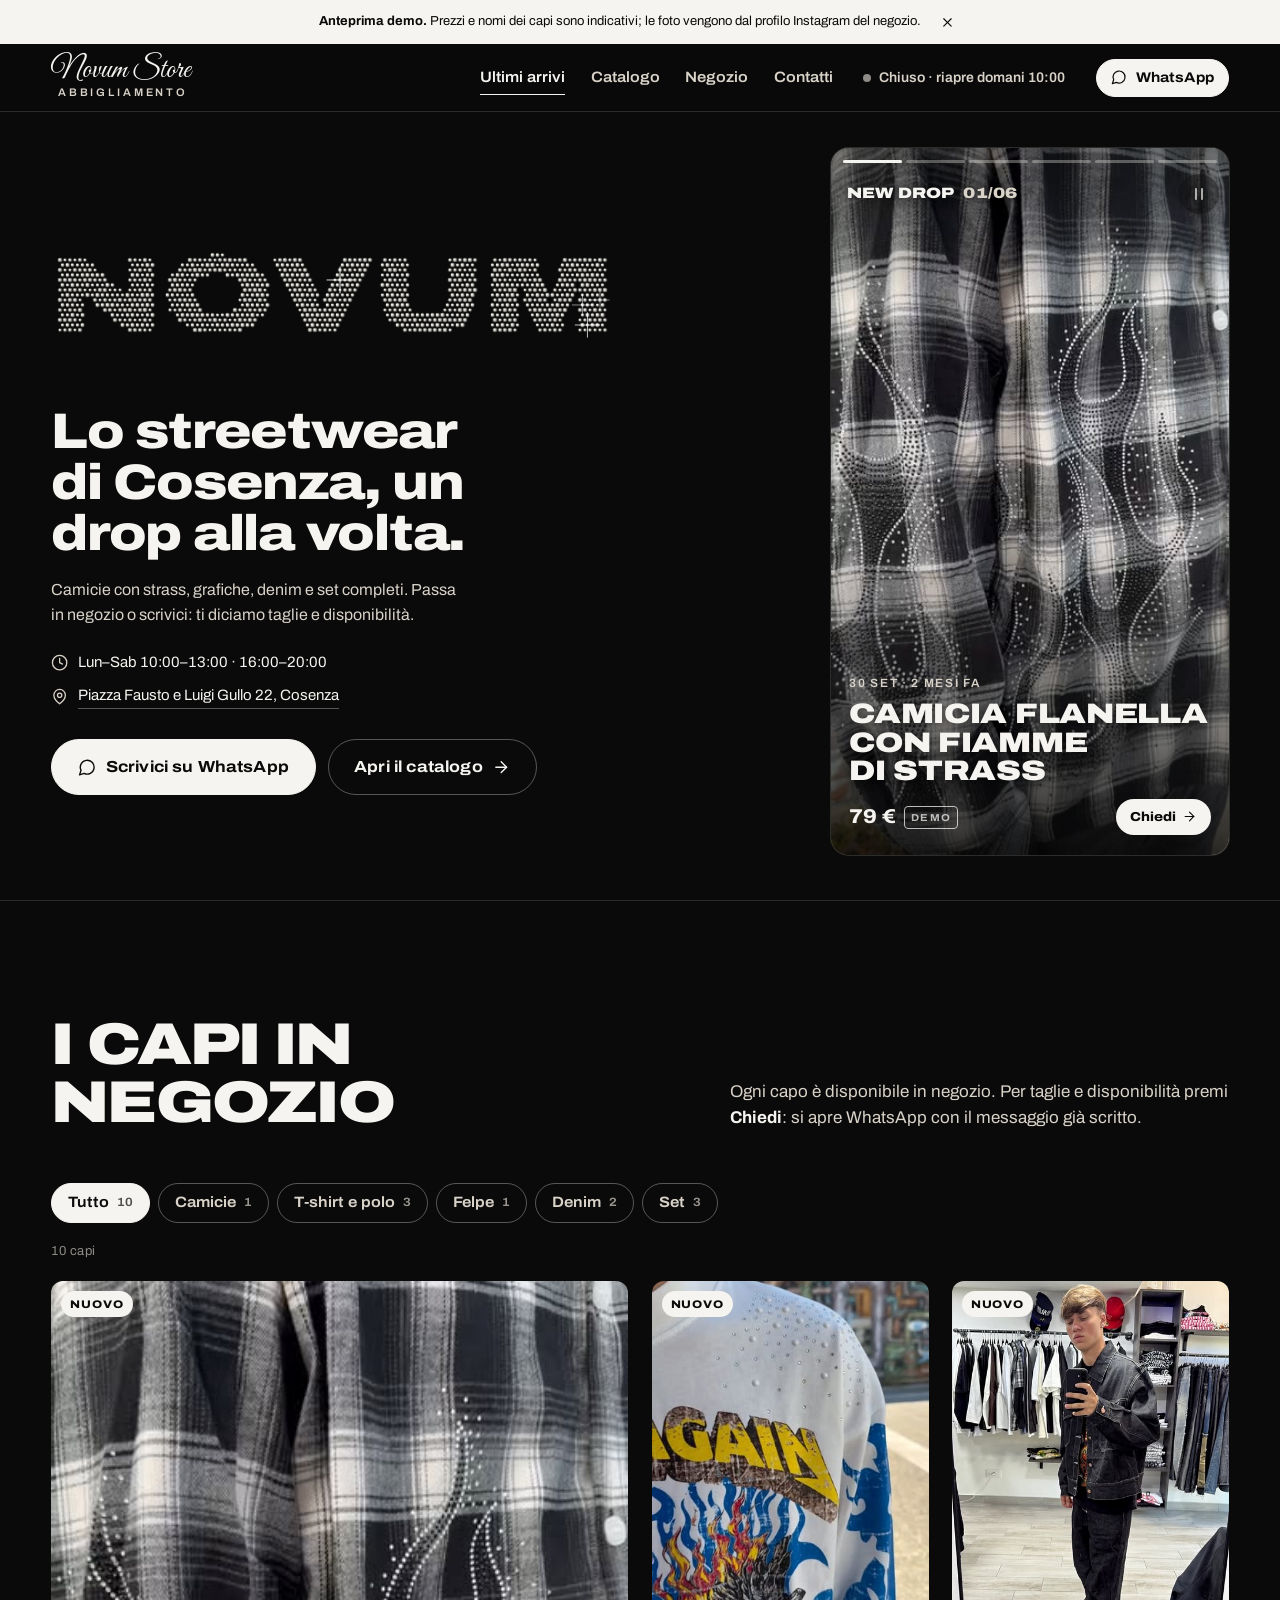
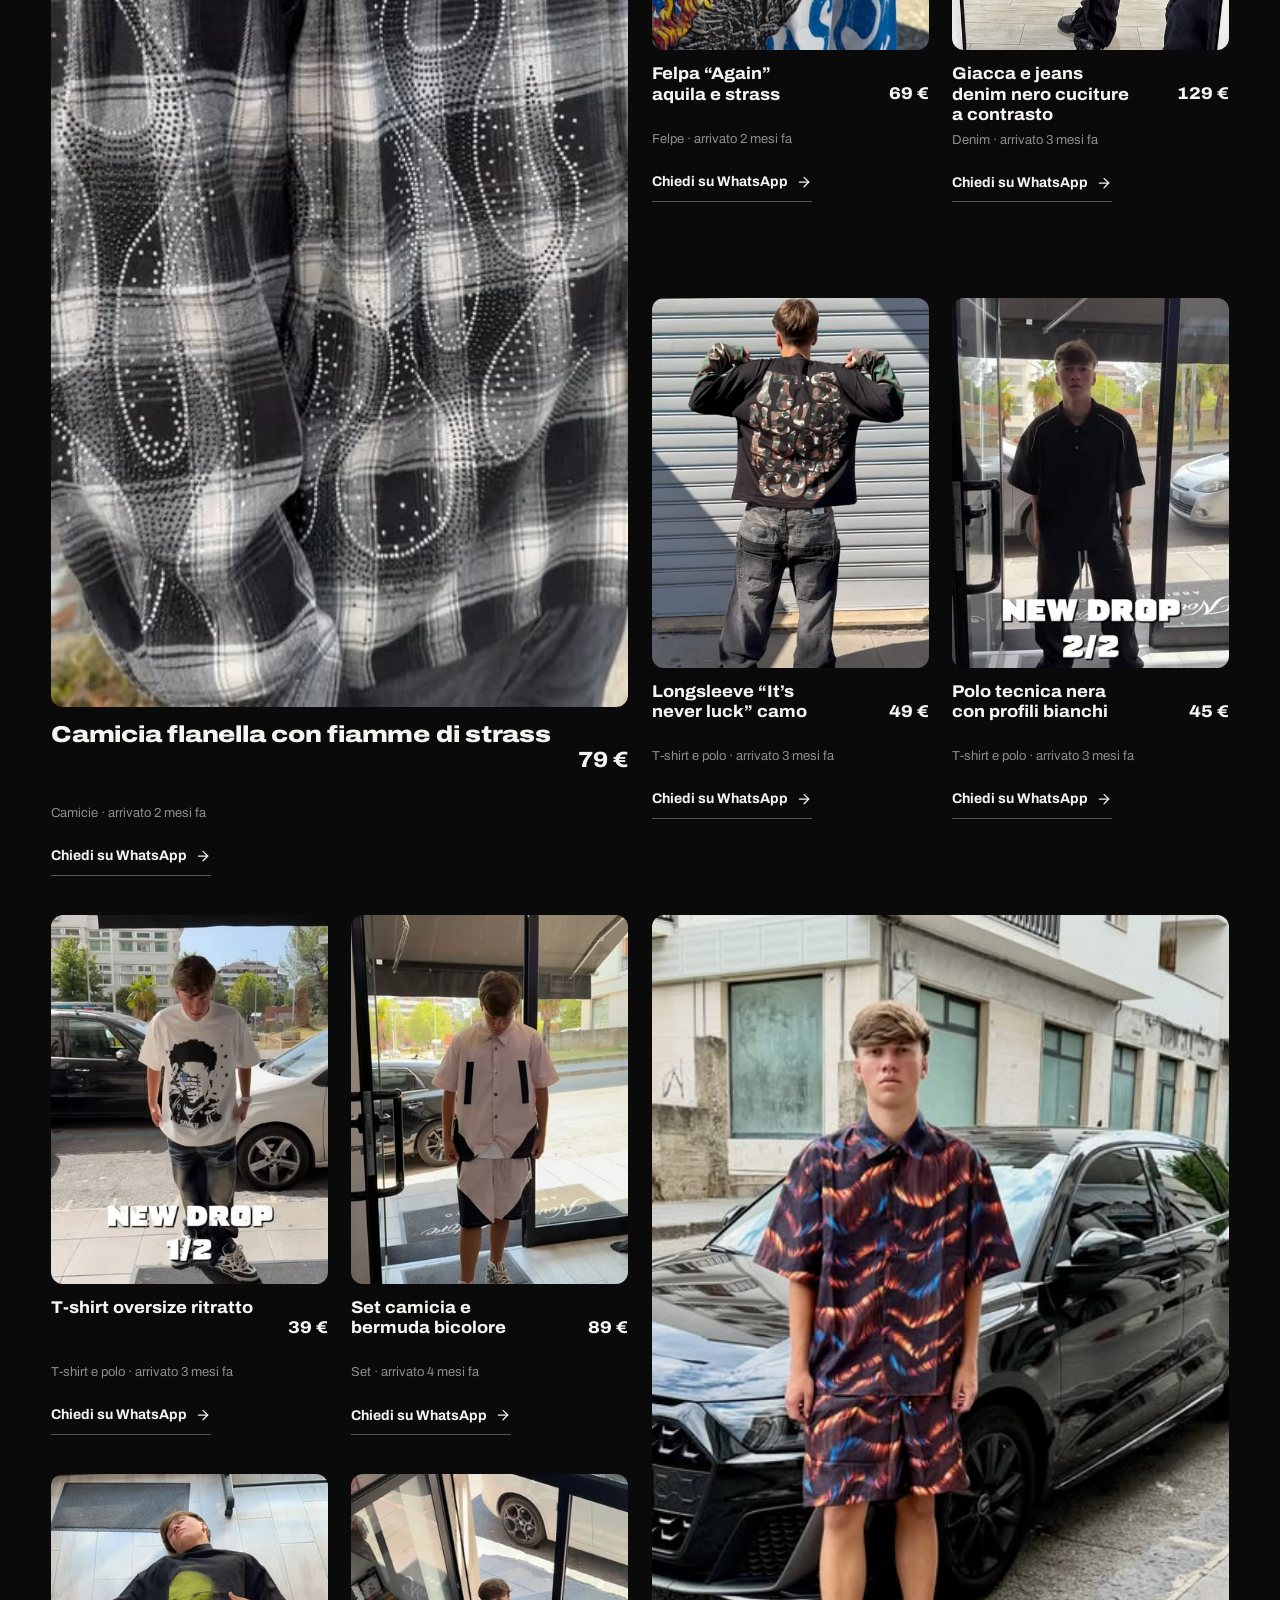
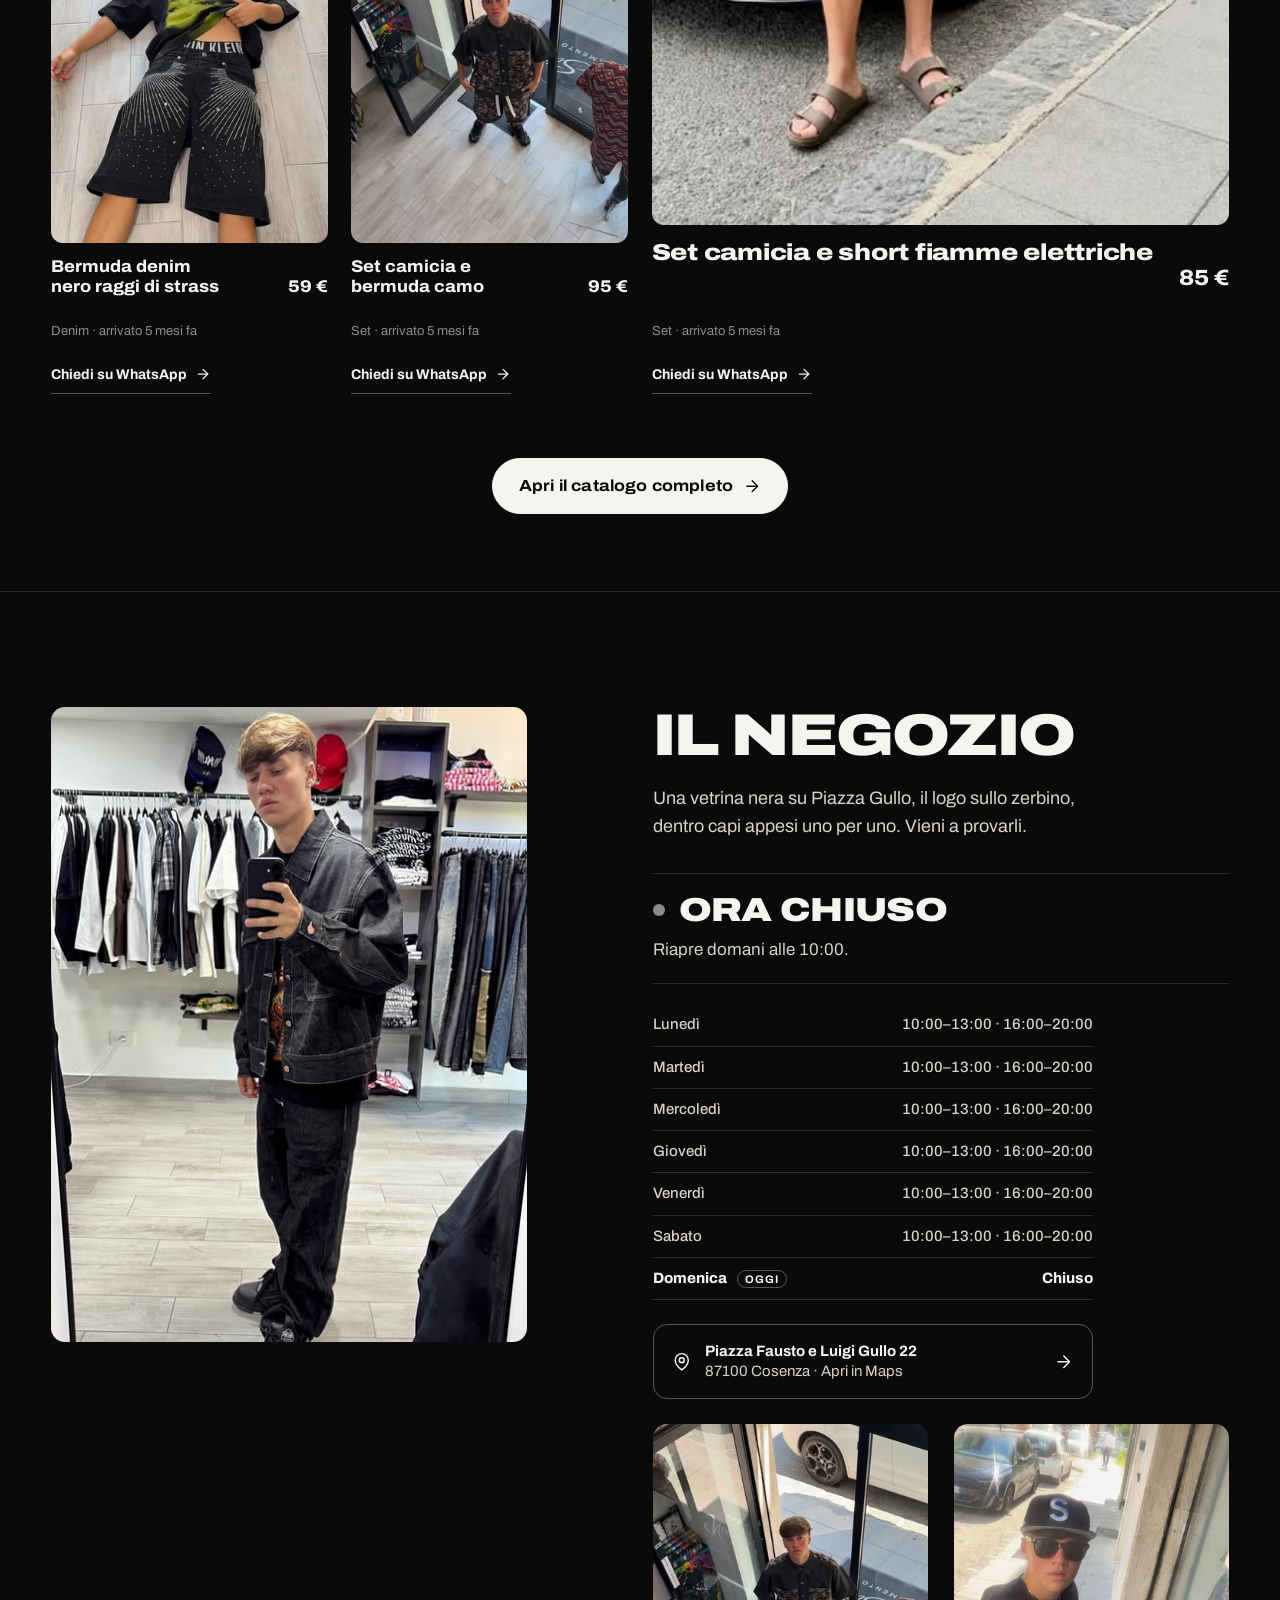
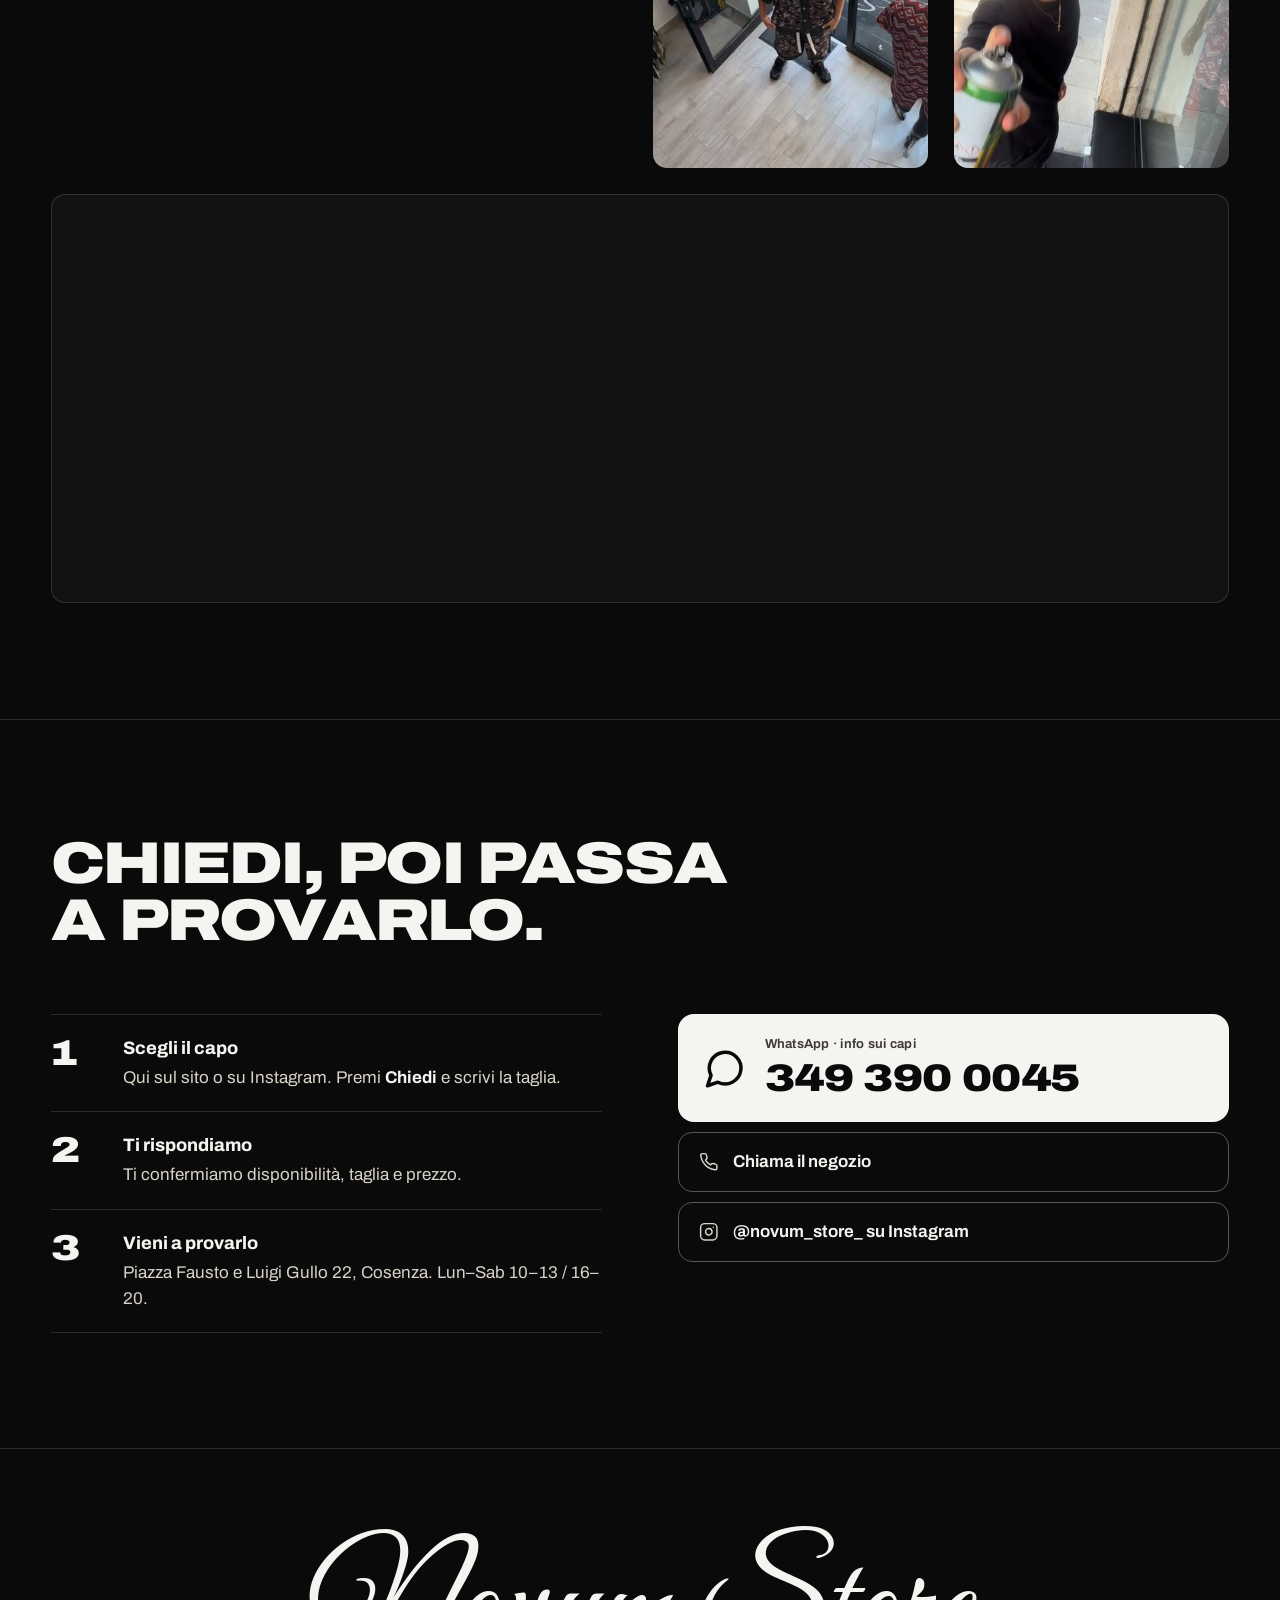
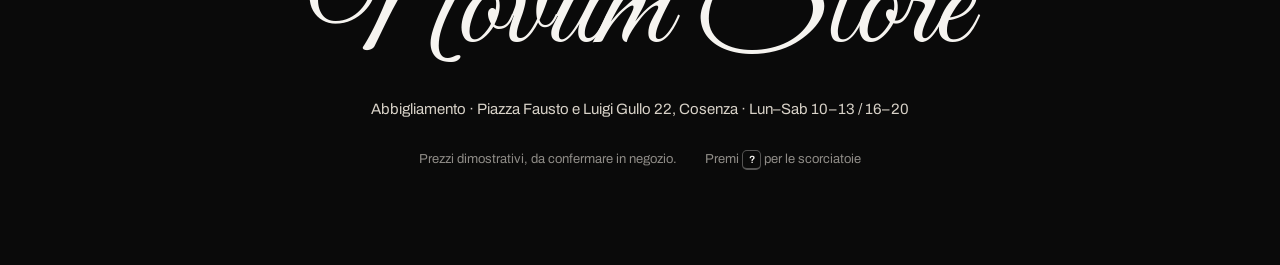
==== index.html @ 717e995a "Vetrina demo Novum Store: home e catalogo Sito statico (HTML/CSS/JS) in stile "Drop Reel": home con " ====
<!doctype html>
<html lang="it">
<head>
  <meta charset="utf-8">
  <meta name="viewport" content="width=device-width, initial-scale=1, viewport-fit=cover">
  <title>Novum Store · Abbigliamento streetwear a Cosenza</title>
  <meta name="description" content="Novum Store Abbigliamento: streetwear a Cosenza, in Piazza Fausto e Luigi Gullo 22. Nuovi drop, camicie con strass, grafiche, denim. Info su WhatsApp.">
  <meta name="theme-color" content="#0a0a0a">
  <meta property="og:title" content="Novum Store · Abbigliamento">
  <meta property="og:description" content="Streetwear a Cosenza. Un drop alla volta.">
  <meta property="og:image" content="img/ig/ig01.jpg">
  <link rel="icon" href="img/ig/logo.jpg">
  <link rel="preconnect" href="https://fonts.googleapis.com">
  <link rel="preconnect" href="https://fonts.gstatic.com" crossorigin>
  <link href="https://fonts.googleapis.com/css2?family=Archivo:ital,wdth,wght@0,62..125,100..900;1,62..125,400..800&family=Great+Vibes&display=swap" rel="stylesheet">
  <link rel="stylesheet" href="styles.css">
</head>
<body>
  <svg width="0" height="0" style="position:absolute" aria-hidden="true">
    <symbol id="i-chat" viewBox="0 0 24 24"><path d="M7.9 20A9 9 0 1 0 4 16.1L2 22Z"/></symbol>
    <symbol id="i-pin" viewBox="0 0 24 24"><path d="M20 10c0 6-8 12-8 12s-8-6-8-12a8 8 0 0 1 16 0Z"/><circle cx="12" cy="10" r="3"/></symbol>
    <symbol id="i-clock" viewBox="0 0 24 24"><circle cx="12" cy="12" r="10"/><path d="M12 6v6l4 2"/></symbol>
    <symbol id="i-ig" viewBox="0 0 24 24"><rect x="2" y="2" width="20" height="20" rx="5"/><path d="M16 11.4A4 4 0 1 1 12.6 8 4 4 0 0 1 16 11.4Z"/><path d="M17.5 6.5h.01"/></symbol>
    <symbol id="i-phone" viewBox="0 0 24 24"><path d="M22 16.9v3a2 2 0 0 1-2.2 2 19.8 19.8 0 0 1-8.6-3.1 19.5 19.5 0 0 1-6-6A19.8 19.8 0 0 1 2.1 4.2 2 2 0 0 1 4.1 2h3a2 2 0 0 1 2 1.7c.1 1 .4 1.9.7 2.8a2 2 0 0 1-.5 2.1L8 9.9a16 16 0 0 0 6 6l1.3-1.3a2 2 0 0 1 2.1-.4c.9.3 1.8.6 2.8.7a2 2 0 0 1 1.7 2Z"/></symbol>
    <symbol id="i-arrow" viewBox="0 0 24 24"><path d="M5 12h14"/><path d="m12 5 7 7-7 7"/></symbol>
    <symbol id="i-pause" viewBox="0 0 24 24"><path d="M8 5v14"/><path d="M16 5v14"/></symbol>
    <symbol id="i-play" viewBox="0 0 24 24"><path d="M7 4.5v15l12-7.5Z"/></symbol>
    <symbol id="i-box" viewBox="0 0 24 24"><path d="M21 8 12 3 3 8v8l9 5 9-5Z"/><path d="m3 8 9 5 9-5"/><path d="M12 13v8"/></symbol>
    <symbol id="i-x" viewBox="0 0 24 24"><path d="M18 6 6 18"/><path d="m6 6 12 12"/></symbol>
  </svg>

  <a class="skip" href="#capi">Salta ai capi</a>

  <div class="demo-strip" id="demoStrip" role="note">
    <p><strong>Anteprima demo.</strong> Prezzi e nomi dei capi sono indicativi; le foto vengono dal profilo Instagram del negozio.</p>
    <button type="button" class="demo-strip__close" aria-label="Chiudi avviso demo"><svg class="ico"><use href="#i-x"/></svg></button>
  </div>

  <header class="bar" id="top">
    <a class="brand" href="#top" aria-label="Novum Store, torna su">
      <span class="brand__script">Novum Store</span>
      <span class="brand__caps">Abbigliamento</span>
    </a>
    <nav class="bar__nav" aria-label="Sezioni">
      <a href="#drop">Ultimi arrivi</a>
      <a href="catalogo.html">Catalogo</a>
      <a href="#negozio">Negozio</a>
      <a href="#contatti">Contatti</a>
    </nav>
    <p class="status" data-status aria-live="polite"><span class="status__dot" aria-hidden="true"></span><span data-status-text>Orari: lun–sab</span></p>
    <a class="btn btn--solid btn--sm bar__cta" data-wa href="https://wa.me/393493900045" target="_blank" rel="noopener">
      <svg class="ico"><use href="#i-chat"/></svg><span>WhatsApp</span>
    </a>
  </header>

  <main>
    <section class="hero" id="drop" aria-labelledby="hero-title">
      <div class="hero__copy">
        <div class="wordmark" data-strass>
          <canvas aria-hidden="true"></canvas>
          <span class="wordmark__fallback" aria-hidden="true">NOVUM</span>
        </div>
        <h1 id="hero-title" class="hero__title">Lo streetwear di Cosenza, un drop alla volta.</h1>
        <p class="hero__lede">Camicie con strass, grafiche, denim e set completi. Passa in negozio o scrivici: ti diciamo taglie e disponibilità.</p>

        <ul class="facts" role="list">
          <li><svg class="ico"><use href="#i-clock"/></svg><span data-status-long>Lun–Sab 10:00–13:00 · 16:00–20:00</span></li>
          <li><svg class="ico"><use href="#i-pin"/></svg><a href="https://www.google.com/maps/search/?api=1&query=Piazza+Fausto+e+Luigi+Gullo+22+Cosenza" target="_blank" rel="noopener">Piazza Fausto e Luigi Gullo 22, Cosenza</a></li>
        </ul>

        <div class="hero__actions">
          <a class="btn btn--solid btn--lg tag-cta" data-wa href="https://wa.me/393493900045" target="_blank" rel="noopener">
            <svg class="ico"><use href="#i-chat"/></svg><span>Scrivici su WhatsApp</span>
            <svg class="tag-cta__spray" viewBox="0 0 240 24" aria-hidden="true" preserveAspectRatio="none"><path d="M4 15c26-9 48 5 74-3s46-7 70 1 52 2 88-6"/></svg>
          </a>
          <a class="btn btn--line btn--lg" href="catalogo.html"><span>Apri il catalogo</span><svg class="ico"><use href="#i-arrow"/></svg></a>
        </div>
      </div>

      <div class="reel" data-reel aria-roledescription="carosello" aria-label="Ultimi arrivi" tabindex="0">
        <div class="reel__bars" data-reel-bars aria-hidden="true"></div>
        <div class="reel__top">
          <p class="reel__drop"><span>New drop</span> <span class="reel__count" data-reel-count>01/06</span></p>
          <button type="button" class="reel__pause" data-reel-pause aria-label="Metti in pausa">
            <svg class="ico"><use href="#i-pause"/></svg>
          </button>
        </div>
        <div class="reel__frames" data-reel-frames aria-live="off"></div>
        <button type="button" class="reel__zone reel__zone--prev" data-reel-prev aria-label="Capo precedente"></button>
        <button type="button" class="reel__zone reel__zone--next" data-reel-next aria-label="Capo successivo"></button>
      </div>
    </section>

    <section class="catalog" id="capi" aria-labelledby="capi-title">
      <div class="section-head">
        <h2 id="capi-title" class="h2">I capi in negozio</h2>
        <p class="section-head__note">Ogni capo è disponibile in negozio. Per taglie e disponibilità premi <em>Chiedi</em>: si apre WhatsApp con il messaggio già scritto.</p>
      </div>
      <div class="filters" role="group" aria-label="Filtra per categoria" data-filters></div>
      <p class="catalog__count" data-count aria-live="polite"></p>
      <ul class="grid" role="list" data-grid></ul>
      <div class="catalog__more"><a class="btn btn--solid btn--lg" href="catalogo.html"><span>Apri il catalogo completo</span><svg class="ico"><use href="#i-arrow"/></svg></a></div>
    </section>

    <section class="store" id="negozio" aria-labelledby="negozio-title">
      <figure class="store__photo store__photo--main">
        <img src="img/ig/ig03.jpg" alt="Interno del negozio Novum Store: pareti bianche, appendiabiti neri con camicie, scaffali con cappelli e jeans." loading="lazy" width="480" height="640">
      </figure>
      <div class="store__body">
        <h2 id="negozio-title" class="h2">Il negozio</h2>
        <p class="store__lede">Una vetrina nera su Piazza Gullo, il logo sullo zerbino, dentro capi appesi uno per uno. Vieni a provarli.</p>

        <div class="status-panel" data-status-panel>
          <p class="status-panel__state" data-status-big>—</p>
          <p class="status-panel__next" data-status-next></p>
        </div>

        <table class="hours">
          <caption class="sr">Orari di apertura</caption>
          <tbody data-hours></tbody>
        </table>

        <a class="addr" href="https://www.google.com/maps/search/?api=1&query=Piazza+Fausto+e+Luigi+Gullo+22+Cosenza" target="_blank" rel="noopener">
          <svg class="ico"><use href="#i-pin"/></svg>
          <span><strong>Piazza Fausto e Luigi Gullo 22</strong><br>87100 Cosenza · Apri in Maps</span>
          <svg class="ico addr__go"><use href="#i-arrow"/></svg>
        </a>
      </div>
      <figure class="store__photo store__photo--b">
        <img src="img/ig/ig11.jpg" alt="Ingresso del negozio visto dall'alto, con la porta a vetri e lo zerbino col logo." loading="lazy" width="361" height="640">
      </figure>
      <figure class="store__photo store__photo--c">
        <img src="img/ig/ig12.jpg" alt="Un ragazzo con cappello e occhiali da sole davanti alla vetrina del negozio." loading="lazy" width="361" height="640">
      </figure>
      <div class="store__map">
        <iframe title="Mappa: Novum Store, Piazza Fausto e Luigi Gullo 22, Cosenza" loading="lazy" referrerpolicy="no-referrer-when-downgrade" src="https://maps.google.com/maps?q=Piazza%20Fausto%20e%20Luigi%20Gullo%2022%2C%20Cosenza&z=16&output=embed"></iframe>
      </div>
    </section>

    <section class="ship" id="contatti" aria-labelledby="contatti-title">
      <h2 id="contatti-title" class="h2">Chiedi, poi passa a provarlo.</h2>
      <ol class="steps">
        <li><strong>Scegli il capo</strong><span>Qui sul sito o su Instagram. Premi <em>Chiedi</em> e scrivi la taglia.</span></li>
        <li><strong>Ti rispondiamo</strong><span>Ti confermiamo disponibilità, taglia e prezzo.</span></li>
        <li><strong>Vieni a provarlo</strong><span>Piazza Fausto e Luigi Gullo 22, Cosenza. Lun–Sab 10–13 / 16–20.</span></li>
      </ol>
      <div class="contact">
        <a class="contact__big" data-wa href="https://wa.me/393493900045" target="_blank" rel="noopener">
          <svg class="ico"><use href="#i-chat"/></svg>
          <span><small>WhatsApp · info sui capi</small>349 390 0045</span>
        </a>
        <a class="contact__row" href="tel:+393493900045"><svg class="ico"><use href="#i-phone"/></svg><span>Chiama il negozio</span></a>
        <a class="contact__row" href="https://www.instagram.com/novum_store_/" target="_blank" rel="noopener"><svg class="ico"><use href="#i-ig"/></svg><span>@novum_store_ su Instagram</span></a>
      </div>
    </section>
  </main>

  <footer class="foot">
    <p class="foot__script">Novum Store</p>
    <p class="foot__line">Abbigliamento · Piazza Fausto e Luigi Gullo 22, Cosenza · Lun–Sab 10–13 / 16–20</p>
    <p class="foot__meta">
      <span>Prezzi dimostrativi, da confermare in negozio.</span>
      <button type="button" class="kbd-hint" data-shortcuts-open>Premi <kbd>?</kbd> per le scorciatoie</button>
    </p>
  </footer>

  <nav class="dock" aria-label="Azioni rapide">
    <a class="btn btn--solid" data-wa href="https://wa.me/393493900045" target="_blank" rel="noopener"><svg class="ico"><use href="#i-chat"/></svg><span>WhatsApp</span></a>
    <a class="btn btn--line" href="https://www.google.com/maps/search/?api=1&query=Piazza+Fausto+e+Luigi+Gullo+22+Cosenza" target="_blank" rel="noopener"><svg class="ico"><use href="#i-pin"/></svg><span>Indicazioni</span></a>
  </nav>

  <div class="shortcuts" id="shortcuts" popover aria-labelledby="sc-title">
    <h2 id="sc-title">Scorciatoie</h2>
    <dl>
      <div><dt><kbd>←</kbd> <kbd>→</kbd></dt><dd>Capo precedente / successivo</dd></div>
      <div><dt><kbd>Spazio</kbd></dt><dd>Pausa / riprendi gli arrivi</dd></div>
      <div><dt><kbd>1</kbd>–<kbd>6</kbd></dt><dd>Filtra le categorie</dd></div>
      <div><dt><kbd>?</kbd></dt><dd>Apri / chiudi questo pannello</dd></div>
      <div><dt><kbd>↑↑↓↓←→←→ B A</kbd></dt><dd>Non dovresti saperlo.</dd></div>
    </dl>
    <button type="button" class="btn btn--line btn--sm" popovertarget="shortcuts" popovertargetaction="hide">Chiudi</button>
  </div>

  <p class="toast" data-toast role="status" aria-live="polite"></p>
  <canvas class="trail" data-trail aria-hidden="true"></canvas>

  <script src="app.js" defer></script>
</body>
</html>
---- styles.css ----
/* Novum Store — Drop Reel */
:root {
  --ink: #0a0a0a;
  --ink-2: #121212;
  --ink-3: #1b1b1a;
  --paper: #f6f4f0;
  --concrete: #8f8c87;
  --oak: #d8d2c8;
  --line: rgb(246 244 240 / 0.14);
  --line-strong: rgb(246 244 240 / 0.32);

  --f-sans: "Archivo", system-ui, sans-serif;
  --f-script: "Great Vibes", cursive;

  --gutter: clamp(16px, 4vw, 56px);
  --maxw: 1440px;
  --bar-h: 68px;
  --strip-h: 0px;
  --fold: calc(100svh - var(--bar-h) - var(--strip-h));

  --cut: 90ms steps(2, jump-none);
  --ease-out: cubic-bezier(0.16, 1, 0.3, 1);

  color-scheme: dark;
}

*, *::before, *::after { box-sizing: border-box; }
html { scroll-behavior: smooth; scroll-padding-top: calc(var(--bar-h) + 16px); -webkit-text-size-adjust: 100%; }
@media (prefers-reduced-motion: reduce) { html { scroll-behavior: auto; } }

body {
  margin: 0;
  background: var(--ink);
  color: var(--paper);
  font-family: var(--f-sans);
  font-size: 1.0625rem;
  line-height: 1.55;
  font-variation-settings: "wdth" 100;
  caret-color: var(--paper);
  -webkit-font-smoothing: antialiased;
  text-rendering: optimizeLegibility;
}

::selection { background: var(--paper); color: var(--ink); }
html { scrollbar-color: #3a3936 var(--ink); scrollbar-width: thin; }
::-webkit-scrollbar { width: 10px; height: 10px; }
::-webkit-scrollbar-track { background: var(--ink); }
::-webkit-scrollbar-thumb { background: #3a3936; border: 2px solid var(--ink); border-radius: 10px; }
::-webkit-scrollbar-thumb:hover { background: #57554f; }

img { display: block; max-width: 100%; height: auto; }
a { color: inherit; text-underline-offset: 0.22em; text-decoration-thickness: 1px; }
button { font: inherit; color: inherit; }
:focus-visible { outline: 2px solid var(--paper); outline-offset: 3px; border-radius: 4px; }
kbd {
  font: 600 0.8em/1 var(--f-sans);
  font-variant-numeric: tabular-nums;
  padding: 0.28em 0.5em;
  border: 1px solid var(--line-strong);
  border-bottom-width: 2px;
  border-radius: 5px;
  color: var(--paper);
  white-space: nowrap;
}

.ico { width: 1.15em; height: 1.15em; flex: none; fill: none; stroke: currentColor; stroke-width: 1.8; stroke-linecap: round; stroke-linejoin: round; }
.sr { position: absolute; width: 1px; height: 1px; overflow: hidden; clip: rect(0 0 0 0); white-space: nowrap; }
.skip { position: absolute; left: 12px; top: -60px; z-index: 100; background: var(--paper); color: var(--ink); padding: 10px 14px; border-radius: 6px; font-weight: 700; }
.skip:focus { top: 12px; }

/* ---------- Demo strip ---------- */
.demo-strip {
  display: flex; align-items: center; justify-content: center; gap: 12px;
  padding: 8px var(--gutter);
  background: var(--paper); color: var(--ink);
  font-size: 0.8125rem; line-height: 1.35;
}
.demo-strip p { margin: 0; }
.demo-strip__close { flex: none; display: grid; place-items: center; width: 28px; height: 28px; border: 0; background: transparent; color: var(--ink); border-radius: 50%; cursor: pointer; }
.demo-strip__close:hover { background: rgb(10 10 10 / 0.08); }
.demo-strip__close:focus-visible { outline-color: var(--ink); }
.demo-strip[hidden] { display: none; }

/* ---------- Buttons ---------- */
.btn {
  --h: 46px;
  position: relative;
  display: inline-flex; align-items: center; justify-content: center; gap: 0.6em;
  min-height: var(--h);
  padding: 0 1.25em;
  border-radius: 999px;
  font-weight: 700;
  font-variation-settings: "wdth" 112;
  letter-spacing: 0.01em;
  text-decoration: none;
  cursor: pointer;
  border: 1.5px solid var(--paper);
  transition: background-color 160ms var(--ease-out), color 160ms var(--ease-out), transform 160ms var(--ease-out);
  -webkit-tap-highlight-color: transparent;
}
.btn:active { transform: translateY(1px) scale(0.985); }
.btn--solid { background: var(--paper); color: var(--ink); }
.btn--solid:hover { background: var(--oak); border-color: var(--oak); }
.btn--line { background: transparent; color: var(--paper); border-color: var(--line-strong); }
.btn--line:hover { border-color: var(--paper); background: rgb(246 244 240 / 0.06); }
.btn--sm { --h: 38px; padding: 0 1em; font-size: 0.875rem; }
.btn--lg { --h: 56px; padding: 0 1.6em; font-size: 1rem; }
.btn--line .ico { transition: transform 200ms var(--ease-out); }
.btn--line:hover .ico { transform: translateX(3px); }

/* spray-tag mark under the primary CTA */
.tag-cta__spray {
  position: absolute; left: 10%; right: 10%; bottom: -14px; width: 80%; height: 14px;
  fill: none; stroke: var(--paper); stroke-width: 3.2; stroke-linecap: round;
  stroke-dasharray: 260; stroke-dashoffset: 260;
  pointer-events: none;
  filter: drop-shadow(0 0 0.6px var(--paper));
}
.tag-cta:hover .tag-cta__spray, .tag-cta:focus-visible .tag-cta__spray { stroke-dashoffset: 0; transition: stroke-dashoffset 280ms steps(5, end); }

/* ---------- Top bar ---------- */
.bar {
  position: sticky; top: 0; z-index: 40;
  display: flex; align-items: center; gap: clamp(16px, 2.4vw, 36px);
  height: var(--bar-h);
  padding: 0 var(--gutter);
  background: rgb(10 10 10 / 0.92);
  backdrop-filter: saturate(140%) blur(10px);
  -webkit-backdrop-filter: saturate(140%) blur(10px);
  border-bottom: 1px solid var(--line);
}
.brand { display: flex; flex-direction: column; align-items: center; text-decoration: none; line-height: 1; margin-right: auto; }
.brand__script { font-family: var(--f-script); font-size: 1.9rem; line-height: 0.9; letter-spacing: 0; }
.brand__caps { font-size: 0.6875rem; font-weight: 600; letter-spacing: 0.26em; text-transform: uppercase; margin-top: 2px; padding-left: 0.32em; color: var(--oak); }
.bar__nav { display: flex; gap: clamp(14px, 2vw, 30px); }
.bar__nav a { text-decoration: none; font-weight: 600; font-size: 0.9375rem; font-variation-settings: "wdth" 108; color: var(--oak); position: relative; padding: 6px 0; }
.bar__nav a:hover, .bar__nav a[aria-current="true"] { color: var(--paper); }
.bar__nav a::after { content: ""; position: absolute; left: 0; right: 0; bottom: 0; height: 1.5px; background: currentColor; transform: scaleX(0); transform-origin: left; transition: transform 240ms var(--ease-out); }
.bar__nav a:hover::after, .bar__nav a[aria-current="true"]::after { transform: scaleX(1); }

.status { display: inline-flex; align-items: center; gap: 8px; margin: 0; font-size: 0.875rem; font-weight: 600; font-variant-numeric: tabular-nums; color: var(--oak); white-space: nowrap; }
.status__dot { width: 8px; height: 8px; border-radius: 50%; background: var(--concrete); box-shadow: 0 0 0 0 rgb(246 244 240 / 0.6); }
.is-open .status__dot { background: var(--paper); animation: pulse 2.2s var(--ease-out) infinite; }
.is-open [data-status-text] { color: var(--paper); }
@keyframes pulse { 0% { box-shadow: 0 0 0 0 rgb(246 244 240 / 0.55); } 70%, 100% { box-shadow: 0 0 0 9px rgb(246 244 240 / 0); } }

/* ---------- Hero ---------- */
.hero {
  max-width: var(--maxw); margin: 0 auto;
  display: grid; grid-template-columns: minmax(0, 1.25fr) minmax(0, 1fr);
  gap: clamp(32px, 5vw, 88px);
  align-items: center;
  padding: clamp(16px, 4svh, 56px) var(--gutter) clamp(24px, 5svh, 72px);
  min-height: var(--fold);
}
.hero__copy { min-width: 0; }

.wordmark { position: relative; width: min(100%, calc(19svh * 3.35)); aspect-ratio: 3.35 / 1; margin-left: -0.5%; touch-action: pan-y; }
.wordmark canvas { position: absolute; inset: 0; width: 100%; height: 100%; display: block; }
.wordmark__fallback {
  position: absolute; inset: 0; display: grid; place-items: center start;
  font-weight: 900; font-variation-settings: "wdth" 125; font-size: clamp(3rem, 12vw, 11rem); line-height: 1; letter-spacing: -0.02em;
}
.wordmark.is-live .wordmark__fallback { visibility: hidden; }

.hero__sub { margin: 4px 0 0; font-size: 0.75rem; font-weight: 600; letter-spacing: 0.34em; text-transform: uppercase; color: var(--oak); }
.hero__title {
  margin: clamp(14px, 3svh, 32px) 0 0;
  max-width: 17ch;
  font-size: clamp(2rem, min(3.9vw, 6.6svh), 3.75rem);
  line-height: 1.02;
  font-weight: 850;
  font-variation-settings: "wdth" 118;
  letter-spacing: -0.025em;
  text-wrap: balance;
}
.hero__lede { margin: clamp(12px, 2.2svh, 20px) 0 0; max-width: 46ch; color: var(--oak); font-size: clamp(1rem, 1.2vw, 1.125rem); text-wrap: pretty; }

.facts { list-style: none; margin: clamp(14px, 2.6svh, 24px) 0 0; padding: 0; display: grid; gap: 10px; font-size: 0.9375rem; font-variant-numeric: tabular-nums; }
.facts li { display: flex; align-items: center; gap: 10px; color: var(--paper); }
.facts .ico { color: var(--oak); }
.facts a { text-decoration: none; border-bottom: 1px solid var(--line-strong); }
.facts a:hover { border-color: var(--paper); }

.hero__actions { display: flex; flex-wrap: wrap; gap: 14px 12px; margin-top: clamp(18px, 3.4svh, 32px); }

/* ---------- Reel ---------- */
.reel {
  position: relative;
  justify-self: end;
  width: min(100%, calc((var(--fold) - 2 * clamp(20px, 4.5svh, 64px)) * 9 / 16), 460px);
  aspect-ratio: 9 / 16;
  border-radius: 18px;
  overflow: hidden;
  background: var(--ink-3);
  box-shadow: 0 0 0 1px var(--line);
  isolation: isolate;
  user-select: none;
}
.reel:focus-visible { outline-offset: 5px; border-radius: 18px; }
.reel::after { /* hard cut flash */
  content: ""; position: absolute; inset: 0; z-index: 6; pointer-events: none;
  background: var(--paper); opacity: 0;
}
.reel.is-cutting::after { animation: cut var(--cut) 1; }
@keyframes cut { 0% { opacity: 0.22; } 100% { opacity: 0; } }

.reel__frames { position: absolute; inset: 0; }
.frame { position: absolute; inset: 0; visibility: hidden; }
.frame.is-active { visibility: visible; }
.frame img { width: 100%; height: 100%; object-fit: cover; }
.frame::before { /* legibility scrims, top and bottom */
  content: ""; position: absolute; inset: 0; z-index: 1;
  background:
    linear-gradient(to bottom, rgb(0 0 0 / 0.55), rgb(0 0 0 / 0) 22%),
    linear-gradient(to top, rgb(0 0 0 / 0.82), rgb(0 0 0 / 0) 46%);
}
.frame__meta { position: absolute; left: 18px; right: 18px; bottom: 20px; z-index: 2; }
.frame__when { margin: 0 0 8px; font-size: 0.75rem; font-weight: 600; letter-spacing: 0.14em; text-transform: uppercase; color: var(--oak); font-variant-numeric: tabular-nums; }
.frame__name {
  margin: 0;
  font-size: clamp(1.4rem, 2.2vw, 1.85rem);
  line-height: 1;
  font-weight: 900;
  font-variation-settings: "wdth" 125;
  text-transform: uppercase;
  letter-spacing: -0.01em;
  text-shadow: 0 2px 10px rgb(0 0 0 / 0.55);
  text-wrap: balance;
}
.frame__row { display: flex; align-items: center; justify-content: space-between; gap: 12px; margin-top: 14px; }
.price { display: inline-flex; align-items: baseline; gap: 8px; font-weight: 800; font-size: 1.25rem; font-variant-numeric: tabular-nums; font-variation-settings: "wdth" 110; }
.price__demo { font-size: 0.625rem; font-weight: 700; letter-spacing: 0.12em; text-transform: uppercase; padding: 3px 6px 2px; border: 1px solid currentColor; border-radius: 4px; opacity: 0.75; translate: 0 -2px; }
.frame__ask { position: relative; z-index: 5; display: inline-flex; align-items: center; gap: 6px; padding: 8px 14px; border-radius: 999px; background: var(--paper); color: var(--ink); text-decoration: none; font-size: 0.8125rem; font-weight: 800; font-variation-settings: "wdth" 112; }
.frame__ask:hover { background: var(--oak); }

.reel__bars { position: absolute; top: 12px; left: 12px; right: 12px; z-index: 4; display: flex; gap: 4px; }
.reel__bar { flex: 1; height: 3px; border-radius: 2px; background: rgb(246 244 240 / 0.32); overflow: hidden; }
.reel__bar i { display: block; height: 100%; width: 100%; background: var(--paper); transform: scaleX(0); transform-origin: left; }
.reel__bar.is-done i { transform: scaleX(1); }
.reel__bar.is-active i { animation: fill var(--dur, 5s) linear forwards; }
.reel.is-paused .reel__bar.is-active i { animation-play-state: paused; }
@keyframes fill { to { transform: scaleX(1); } }

.reel__top { position: absolute; top: 26px; left: 16px; right: 10px; z-index: 5; display: flex; align-items: center; justify-content: space-between; }
.reel__drop { margin: 0; font-weight: 900; font-variation-settings: "wdth" 125; text-transform: uppercase; font-size: 0.9375rem; letter-spacing: 0.01em; text-shadow: 0 1px 8px rgb(0 0 0 / 0.6); }
.reel__count { font-variant-numeric: tabular-nums; color: var(--oak); margin-left: 6px; }
.reel__pause { display: grid; place-items: center; width: 40px; height: 40px; border: 0; border-radius: 50%; background: rgb(10 10 10 / 0.35); cursor: pointer; }
.reel__pause:hover { background: rgb(10 10 10 / 0.6); }
.reel__pause .ico { width: 18px; height: 18px; }

.reel__zone { position: absolute; top: 70px; bottom: 120px; z-index: 3; border: 0; padding: 0; background: transparent; cursor: pointer; }
.reel__zone--prev { left: 0; width: 34%; cursor: w-resize; }
.reel__zone--next { right: 0; width: 66%; cursor: e-resize; }
.reel__zone:focus-visible { outline-offset: -6px; }

/* ---------- Section scaffolding ---------- */
.h2 {
  margin: 0;
  font-size: clamp(2rem, 4.6vw, 4.25rem);
  line-height: 0.98;
  font-weight: 900;
  font-variation-settings: "wdth" 122;
  letter-spacing: -0.03em;
  text-transform: uppercase;
  text-wrap: balance;
}
.section-head { display: grid; grid-template-columns: minmax(0, 1fr) minmax(0, 0.8fr); gap: 24px 56px; align-items: end; }
.section-head__note { margin: 0; color: var(--oak); max-width: 52ch; }
.section-head__note em { font-style: normal; color: var(--paper); font-weight: 700; }

/* ---------- Catalog ---------- */
.catalog { max-width: var(--maxw); margin: 0 auto; padding: clamp(72px, 9vw, 140px) var(--gutter) clamp(48px, 6vw, 96px); border-top: 1px solid var(--line); }
.filters { display: flex; flex-wrap: wrap; gap: 8px; margin-top: clamp(32px, 4vw, 52px); }
.chip {
  display: inline-flex; align-items: center; gap: 8px;
  min-height: 40px; padding: 0 16px;
  border-radius: 999px; border: 1px solid var(--line-strong); background: transparent;
  font-weight: 650; font-size: 0.9375rem; font-variation-settings: "wdth" 108;
  cursor: pointer; color: var(--oak);
}
.chip:hover { color: var(--paper); border-color: var(--paper); }
.chip[aria-pressed="true"] { background: var(--paper); color: var(--ink); border-color: var(--paper); }
.chip__n { font-size: 0.75rem; font-variant-numeric: tabular-nums; opacity: 0.7; }
.catalog__count { margin: 18px 0 0; font-size: 0.8125rem; color: var(--concrete); font-variant-numeric: tabular-nums; letter-spacing: 0.04em; }

.grid { list-style: none; margin: 20px 0 0; padding: 0; display: grid; grid-template-columns: repeat(4, minmax(0, 1fr)); gap: clamp(28px, 3vw, 44px) clamp(14px, 1.8vw, 24px); }
.grid.is-cutting { animation: gridcut var(--cut) 1; }
@keyframes gridcut { 0% { opacity: 0.35; } 100% { opacity: 1; } }
.item[hidden] { display: none; }
.grid { grid-auto-flow: dense; }
.grid:not(.is-filtered) .item--feature { grid-column: span 2; grid-row: span 2; display: flex; flex-direction: column; }
.grid:not(.is-filtered) .item--feature ~ .item--feature { grid-column: 3 / span 2; grid-row: 3 / span 2; }
.grid:not(.is-filtered) .item--feature .item__media { flex: 1; aspect-ratio: auto; min-height: 320px; }
.grid:not(.is-filtered) .item--feature .item__name { font-size: clamp(1.25rem, 1.8vw, 1.6rem); font-weight: 850; font-variation-settings: "wdth" 118; letter-spacing: -0.01em; }
.grid:not(.is-filtered) .item--feature .price { font-size: 1.375rem; }
.item__media { position: relative; aspect-ratio: 3 / 4; overflow: hidden; border-radius: 12px; background: var(--ink-3); }
.item__media img { width: 100%; height: 100%; object-fit: cover; transition: transform 700ms var(--ease-out); }
.item:hover .item__media img { transform: scale(1.045); }
.item__flag { position: absolute; top: 10px; left: 10px; padding: 5px 9px 4px; border-radius: 999px; background: var(--paper); color: var(--ink); font-size: 0.6875rem; font-weight: 800; letter-spacing: 0.08em; text-transform: uppercase; font-variation-settings: "wdth" 115; }
.item__body { display: grid; grid-template-columns: 1fr auto; gap: 4px 12px; align-items: start; margin-top: 14px; }
.item__name { margin: 0; font-size: 1.0625rem; line-height: 1.2; font-weight: 750; font-variation-settings: "wdth" 106; text-wrap: balance; }
.item__cat { margin: 0; grid-column: 1; font-size: 0.8125rem; color: var(--concrete); }
.item .price { grid-column: 2; grid-row: 1; font-size: 1.0625rem; }
.item .price__demo { display: none; }
.item__ask {
  grid-column: 1 / -1; justify-self: start; margin-top: 10px;
  display: inline-flex; align-items: center; gap: 8px;
  font-weight: 700; font-size: 0.875rem; text-decoration: none;
  padding: 8px 0; border-bottom: 1px solid var(--line-strong);
}
.item__ask:hover { border-color: var(--paper); }
.item__ask .ico { transition: transform 200ms var(--ease-out); }
.item__ask:hover .ico { transform: translateX(3px); }

/* ---------- Store ---------- */
.store {
  max-width: var(--maxw); margin: 0 auto;
  padding: clamp(72px, 9vw, 140px) var(--gutter);
  border-top: 1px solid var(--line);
  display: grid;
  grid-template-columns: repeat(12, minmax(0, 1fr));
  gap: clamp(16px, 2vw, 28px);
  align-items: start;
}
.store figure { margin: 0; overflow: hidden; border-radius: 14px; background: var(--ink-3); }
.store figure img { width: 100%; height: 100%; object-fit: cover; }
.store__photo--main { grid-column: 1 / span 5; grid-row: 1 / span 2; aspect-ratio: 3 / 4; }
.store__body { grid-column: 7 / span 6; grid-row: 1; }
.store__photo--b { grid-column: 7 / span 3; grid-row: 2; aspect-ratio: 4 / 5; }
.store__photo--c { grid-column: 10 / span 3; grid-row: 2; aspect-ratio: 4 / 5; }
.store__map { grid-column: 1 / -1; grid-row: 3; height: clamp(260px, 32vw, 420px); border-radius: 14px; overflow: hidden; border: 1px solid var(--line); background: var(--ink-2); }
.store__map iframe { width: 100%; height: 100%; border: 0; filter: grayscale(1) invert(0.92) contrast(0.92) brightness(0.95); }

.store__lede { margin: 20px 0 0; max-width: 46ch; color: var(--oak); font-size: 1.125rem; }
.status-panel { margin-top: 32px; padding: 20px 0; border-top: 1px solid var(--line); border-bottom: 1px solid var(--line); }
.status-panel__state { margin: 0; font-size: clamp(1.6rem, 2.6vw, 2.25rem); line-height: 1; font-weight: 900; font-variation-settings: "wdth" 122; text-transform: uppercase; letter-spacing: -0.02em; display: flex; align-items: center; gap: 14px; }
.status-panel__state::before { content: ""; width: 12px; height: 12px; border-radius: 50%; background: var(--concrete); flex: none; }
.is-open .status-panel__state::before { background: var(--paper); animation: pulse 2.2s var(--ease-out) infinite; }
.status-panel__next { margin: 10px 0 0; color: var(--oak); font-variant-numeric: tabular-nums; }

.hours { width: 100%; max-width: 440px; margin-top: 20px; border-collapse: collapse; font-variant-numeric: tabular-nums; font-size: 0.9375rem; }
.hours th, .hours td { padding: 9px 0; text-align: left; border-bottom: 1px solid var(--line); font-weight: 500; color: var(--oak); }
.hours td { text-align: right; }
.hours tr.is-today th, .hours tr.is-today td { color: var(--paper); font-weight: 750; }
.hours tr.is-today th::after { content: "oggi"; margin-left: 10px; font-size: 0.6875rem; letter-spacing: 0.1em; text-transform: uppercase; padding: 2px 7px; border: 1px solid var(--line-strong); border-radius: 999px; font-weight: 700; }

.addr { display: flex; align-items: center; gap: 14px; margin-top: 24px; padding: 16px 18px; border: 1px solid var(--line-strong); border-radius: 14px; text-decoration: none; line-height: 1.35; max-width: 440px; transition: border-color 160ms var(--ease-out), background-color 160ms var(--ease-out); }
.addr span { flex: 1; color: var(--oak); font-size: 0.9375rem; }
.addr strong { color: var(--paper); font-weight: 700; }
.addr:hover { border-color: var(--paper); background: rgb(246 244 240 / 0.04); }
.addr__go { transition: transform 200ms var(--ease-out); }
.addr:hover .addr__go { transform: translateX(3px); }

/* ---------- Shipping / contacts ---------- */
.ship { max-width: var(--maxw); margin: 0 auto; padding: clamp(72px, 9vw, 140px) var(--gutter); border-top: 1px solid var(--line); display: grid; grid-template-columns: minmax(0, 1fr) minmax(0, 1fr); gap: clamp(32px, 5vw, 80px) clamp(32px, 6vw, 96px); }
.ship .h2 { grid-column: 1 / -1; max-width: 16ch; }
.steps { list-style: none; margin: 0; padding: 0; counter-reset: s; display: grid; gap: 0; }
.steps li { counter-increment: s; display: grid; grid-template-columns: 56px 1fr; gap: 2px 16px; padding: 20px 0; border-top: 1px solid var(--line); }
.steps li:last-child { border-bottom: 1px solid var(--line); }
.steps li::before { content: counter(s); grid-row: 1 / span 2; font-weight: 900; font-variation-settings: "wdth" 125; font-size: 2.25rem; line-height: 1; color: var(--paper); }
.steps strong { font-size: 1.125rem; font-weight: 750; }
.steps span { color: var(--oak); }
.steps em { font-style: normal; color: var(--paper); font-weight: 700; }

.contact { display: grid; gap: 10px; align-content: start; }
.contact__big {
  display: flex; align-items: center; gap: 18px;
  padding: 24px 26px; border-radius: 16px;
  background: var(--paper); color: var(--ink); text-decoration: none;
  font-weight: 900; font-variation-settings: "wdth" 120; font-size: clamp(1.6rem, 3vw, 2.4rem); line-height: 1; letter-spacing: -0.01em;
  font-variant-numeric: tabular-nums;
  transition: background-color 160ms var(--ease-out);
}
.contact__big:hover { background: var(--oak); }
.contact__big .ico { width: 1.1em; height: 1.1em; stroke-width: 2; }
.contact__big small { display: block; margin-bottom: 8px; font-size: 0.8125rem; font-weight: 650; letter-spacing: 0.02em; font-variation-settings: "wdth" 100; color: #3d3b37; }
.contact__big:focus-visible { outline-offset: 4px; }
.contact__row { display: flex; align-items: center; gap: 14px; padding: 16px 20px; border: 1px solid var(--line-strong); border-radius: 14px; text-decoration: none; font-weight: 650; transition: border-color 160ms var(--ease-out); }
.contact__row:hover { border-color: var(--paper); }
.contact__row .ico { color: var(--oak); }

/* ---------- Footer ---------- */
.foot { border-top: 1px solid var(--line); padding: clamp(56px, 7vw, 104px) var(--gutter) clamp(96px, 8vw, 72px); text-align: center; }
.foot__script { margin: 0; font-family: var(--f-script); font-size: clamp(3.5rem, 11vw, 9rem); line-height: 1; }
.foot__line { margin: 18px auto 0; color: var(--oak); font-size: 0.9375rem; max-width: 60ch; }
.foot__meta { display: flex; flex-wrap: wrap; justify-content: center; gap: 12px 28px; margin: 28px 0 0; font-size: 0.8125rem; color: var(--concrete); }
.kbd-hint { border: 0; background: transparent; padding: 0; color: var(--concrete); cursor: pointer; font-size: inherit; }
.kbd-hint:hover { color: var(--paper); }
@media (hover: none) { .kbd-hint { display: none; } }

/* ---------- Shortcuts popover ---------- */
.shortcuts {
  margin: auto; padding: 28px; width: min(92vw, 440px);
  background: var(--ink-2); color: var(--paper);
  border: 1px solid var(--line-strong); border-radius: 16px;
}
.shortcuts::backdrop { background: rgb(0 0 0 / 0.55); }
.shortcuts h2 { margin: 0 0 16px; font-size: 1.375rem; font-weight: 900; font-variation-settings: "wdth" 122; text-transform: uppercase; letter-spacing: -0.01em; }
.shortcuts dl { margin: 0 0 20px; display: grid; gap: 0; }
.shortcuts dl div { display: grid; grid-template-columns: 1fr 1fr; gap: 12px; align-items: center; padding: 10px 0; border-bottom: 1px solid var(--line); }
.shortcuts dd { margin: 0; color: var(--oak); font-size: 0.9375rem; }

/* ---------- Toast + trail (strass mode) ---------- */
.toast {
  position: fixed; left: 50%; bottom: 96px; z-index: 80; margin: 0;
  translate: -50% 16px; opacity: 0; pointer-events: none;
  padding: 12px 18px; border-radius: 999px;
  background: var(--paper); color: var(--ink); font-weight: 750; font-size: 0.9375rem;
  box-shadow: 0 16px 40px -12px rgb(0 0 0 / 0.8);
  transition: opacity 200ms var(--ease-out), translate 300ms var(--ease-out);
  white-space: nowrap;
}
.toast.is-on { opacity: 1; translate: -50% 0; }
.trail { position: fixed; inset: 0; z-index: 70; width: 100vw; height: 100vh; pointer-events: none; }

/* ---------- Mobile dock ---------- */
.dock { display: none; }

/* ---------- Responsive ---------- */
@media (max-width: 1080px) {
  .bar__nav { display: none; }
  .grid { grid-template-columns: repeat(2, minmax(0, 1fr)); }
  .grid:not(.is-filtered) .item--feature ~ .item--feature { grid-column: 1 / -1; grid-row: auto; }
}
@media (max-width: 900px) {
  :root { --bar-h: 60px; }
  .hero { grid-template-columns: 1fr; min-height: 0; gap: 0; padding-top: 20px; }
  .wordmark { width: 100%; }
  .hero__title { font-size: clamp(2rem, 8.4vw, 3.4rem); }
  .hero__copy { display: contents; }
  .hero__copy > * { order: 3; }
  .hero__copy > .wordmark { order: 0; }
  .hero__copy > .hero__title { order: 1; }
  .reel { order: 2; margin-top: 24px; justify-self: center; width: min(100%, 420px, calc((88svh - var(--bar-h)) * 9 / 16)); }
  .hero__title { max-width: 20ch; }
  .section-head { grid-template-columns: 1fr; }
  .store__photo--main { grid-column: 1 / -1; grid-row: auto; aspect-ratio: 4 / 3; }
  .store__body { grid-column: 1 / -1; grid-row: auto; }
  .store__photo--b { grid-column: 1 / span 6; grid-row: auto; }
  .store__photo--c { grid-column: 7 / span 6; grid-row: auto; }
  .store__map { grid-row: auto; }
  .ship { grid-template-columns: 1fr; }
}
@media (max-width: 640px) {
  body { font-size: 1rem; padding-bottom: calc(76px + env(safe-area-inset-bottom)); }
  .bar { gap: 12px; }
  .bar__cta { display: none; }
  .status { font-size: 0.8125rem; }
  .brand__script { font-size: 1.65rem; }
  .hero__actions .btn { flex: 1 1 100%; }
  .hero__sub { letter-spacing: 0.26em; }
  .grid { gap: 28px 12px; }
  .grid:not(.is-filtered) .item--feature .item__media { min-height: 0; aspect-ratio: 4 / 5; }
  .item__body { grid-template-columns: 1fr; }
  .item .price { grid-column: 1; grid-row: auto; }
  .item__name { font-size: 0.9375rem; }
  .filters { flex-wrap: nowrap; overflow-x: auto; margin-inline: calc(var(--gutter) * -1); padding-inline: var(--gutter); scrollbar-width: none; }
  .filters::-webkit-scrollbar { display: none; }
  .chip { flex: none; }
  .demo-strip { justify-content: space-between; font-size: 0.75rem; }
  .dock {
    display: grid; grid-template-columns: 1.3fr 1fr; gap: 8px;
    position: fixed; left: 0; right: 0; bottom: 0; z-index: 50;
    padding: 10px 12px calc(10px + env(safe-area-inset-bottom));
    background: rgb(10 10 10 / 0.94);
    backdrop-filter: blur(10px); -webkit-backdrop-filter: blur(10px);
    border-top: 1px solid var(--line);
  }
  .dock .btn { --h: 48px; }
  .toast { bottom: calc(90px + env(safe-area-inset-bottom)); }
}
@media (max-width: 380px) {
  .status [data-status-text] { max-width: 120px; overflow: hidden; text-overflow: ellipsis; }
}

@media (min-width: 901px) and (max-height: 760px) {
  .facts { display: flex; flex-wrap: wrap; gap: 8px 24px; }
  .hero__lede { font-size: 0.975rem; }
  .hero__actions .btn--lg { --h: 50px; }
}

@media (prefers-reduced-motion: reduce) {
  *, *::before, *::after { animation-duration: 1ms !important; animation-iteration-count: 1 !important; transition-duration: 1ms !important; }
}

/* ================= Catalog page ================= */
.catalog__more { display: flex; justify-content: center; margin-top: clamp(40px, 5vw, 64px); }
a.item__media { display: block; }

.cat-page { max-width: var(--maxw); margin: 0 auto; padding: clamp(28px, 4vw, 56px) var(--gutter) clamp(72px, 8vw, 120px); }
.back { display: inline-flex; align-items: center; gap: 6px; color: var(--oak); text-decoration: none; font-weight: 650; font-size: 0.9375rem; padding: 6px 0; }
.back:hover { color: var(--paper); }
.cat-head { display: grid; grid-template-columns: minmax(0, 1fr) minmax(0, 0.9fr); gap: 12px 56px; align-items: end; }
.cat-head .back { grid-column: 1 / -1; justify-self: start; }
.cat-head__title {
  margin: 0;
  font-size: clamp(3rem, 8vw, 6rem);
  line-height: 0.92;
  font-weight: 900;
  font-variation-settings: "wdth" 125;
  letter-spacing: -0.035em;
  text-transform: uppercase;
}
.cat-head__lede { margin: 0; color: var(--oak); max-width: 52ch; font-size: 1.0625rem; }
.cat-head__lede em { font-style: normal; color: var(--paper); font-weight: 700; }

.toolbar {
  position: sticky; top: var(--bar-h); z-index: 30;
  display: flex; align-items: center; justify-content: space-between; gap: 12px 24px;
  margin-top: clamp(28px, 4vw, 48px);
  padding: 12px 0;
  background: var(--ink);
  border-bottom: 1px solid var(--line);
}
.toolbar .filters { margin: 0; }
.sort { display: inline-flex; align-items: center; gap: 10px; flex: none; color: var(--oak); font-size: 0.875rem; font-weight: 600; }
.sort select {
  appearance: none; -webkit-appearance: none;
  min-height: 40px; padding: 0 38px 0 16px;
  border-radius: 999px; border: 1px solid var(--line-strong);
  background: var(--ink) url("data:image/svg+xml,%3Csvg xmlns='http://www.w3.org/2000/svg' viewBox='0 0 24 24' fill='none' stroke='%23f6f4f0' stroke-width='2' stroke-linecap='round'%3E%3Cpath d='m6 9 6 6 6-6'/%3E%3C/svg%3E") no-repeat right 14px center / 14px;
  color: var(--paper); font: 650 0.9375rem var(--f-sans); cursor: pointer;
}
.sort select:hover { border-color: var(--paper); }
.sort select option { background: var(--ink-2); color: var(--paper); }

.cat-grid {
  list-style: none; margin: 24px 0 0; padding: 0;
  display: grid; grid-template-columns: repeat(3, minmax(0, 1fr));
  gap: clamp(40px, 4vw, 64px) clamp(16px, 2.4vw, 36px);
}
.cat-grid.is-cutting { animation: gridcut var(--cut) 1; }
.card { display: flex; flex-direction: column; min-width: 0; scroll-margin-top: calc(var(--bar-h) + 90px); }
.card__media {
  position: relative; display: block; width: 100%; padding: 0; border: 0; cursor: zoom-in;
  aspect-ratio: 4 / 5; overflow: hidden; border-radius: 14px; background: var(--ink-3);
}
.card__media img { width: 100%; height: 100%; object-fit: cover; transition: transform 700ms var(--ease-out); }
.card__media:hover img { transform: scale(1.035); }
.card__media:focus-visible { outline-offset: 4px; border-radius: 14px; }
.card__zoom {
  position: absolute; right: 12px; bottom: 12px;
  display: grid; place-items: center; width: 42px; height: 42px; border-radius: 50%;
  background: rgb(10 10 10 / 0.55); color: var(--paper);
  opacity: 0; transition: opacity 200ms var(--ease-out);
}
.card__media:hover .card__zoom, .card__media:focus-visible .card__zoom { opacity: 1; }
@media (hover: none) { .card__zoom { opacity: 1; } }
.card__body { display: grid; grid-template-columns: 1fr auto; gap: 6px 16px; align-items: start; margin-top: 18px; }
.card__name { margin: 0; font-size: clamp(1.2rem, 1.6vw, 1.45rem); line-height: 1.15; font-weight: 800; font-variation-settings: "wdth" 110; letter-spacing: -0.01em; text-wrap: balance; }
.card__price { margin: 0; grid-column: 2; grid-row: 1; display: inline-flex; align-items: baseline; gap: 8px; font-size: clamp(1.3rem, 1.7vw, 1.6rem); font-weight: 900; font-variation-settings: "wdth" 115; font-variant-numeric: tabular-nums; white-space: nowrap; }
.card__meta { margin: 0; grid-column: 1 / -1; color: var(--concrete); font-size: 0.9375rem; }
.card__ask { grid-column: 1 / -1; justify-self: start; margin-top: 12px; }

/* viewer */
.viewer {
  width: min(1180px, calc(100vw - 32px)); max-width: none;
  height: min(860px, calc(100svh - 32px)); max-height: none;
  padding: 0; border: 1px solid var(--line-strong); border-radius: 18px;
  background: var(--ink); color: var(--paper); overflow: hidden;
}
.viewer[open] { display: grid; grid-template-columns: minmax(0, 1.25fr) minmax(320px, 0.75fr); }
.viewer::backdrop { background: rgb(0 0 0 / 0.82); backdrop-filter: blur(6px); }
.viewer.is-cutting .viewer__media::after { content: ""; position: absolute; inset: 0; background: var(--paper); pointer-events: none; animation: cut var(--cut) 1 forwards; }
.viewer__media { position: relative; background: #050505; min-height: 0; }
.viewer__media img { width: 100%; height: 100%; object-fit: contain; }
.viewer__nav {
  position: absolute; top: 50%; translate: 0 -50%;
  display: grid; place-items: center; width: 52px; height: 52px; border-radius: 50%;
  border: 1px solid var(--line-strong); background: rgb(10 10 10 / 0.6); color: var(--paper); cursor: pointer;
}
.viewer__nav:hover { background: var(--paper); color: var(--ink); }
.viewer__nav--prev { left: 16px; }
.viewer__nav--next { right: 16px; }
.viewer__nav .ico { width: 22px; height: 22px; }
.viewer__info { position: relative; display: flex; flex-direction: column; padding: clamp(28px, 3vw, 44px); overflow-y: auto; border-left: 1px solid var(--line); }
.viewer__close { position: absolute; top: 16px; right: 16px; display: grid; place-items: center; width: 44px; height: 44px; border-radius: 50%; border: 1px solid var(--line-strong); background: transparent; cursor: pointer; }
.viewer__close:hover { border-color: var(--paper); }
.viewer__pos { margin: 6px 0 0; color: var(--concrete); font-variant-numeric: tabular-nums; font-weight: 700; letter-spacing: 0.08em; }
.viewer__name { margin: 22px 0 0; padding-right: 40px; font-size: clamp(1.8rem, 2.8vw, 2.6rem); line-height: 1; font-weight: 900; font-variation-settings: "wdth" 122; text-transform: uppercase; letter-spacing: -0.02em; text-wrap: balance; }
.viewer__price { margin: 18px 0 0; display: inline-flex; align-items: baseline; gap: 10px; font-size: 2rem; font-weight: 900; font-variation-settings: "wdth" 115; font-variant-numeric: tabular-nums; }
.viewer__facts { margin: 28px 0 0; display: grid; }
.viewer__facts div { display: grid; grid-template-columns: 110px 1fr; gap: 12px; padding: 12px 0; border-top: 1px solid var(--line); }
.viewer__facts div:last-child { border-bottom: 1px solid var(--line); }
.viewer__facts dt { color: var(--concrete); font-size: 0.875rem; }
.viewer__facts dd { margin: 0; font-size: 0.9375rem; }
.viewer__actions { display: grid; gap: 10px; margin-top: auto; padding-top: 28px; }
.viewer__actions .btn { width: 100%; }

@media (max-width: 1080px) {
  .cat-grid { grid-template-columns: repeat(2, minmax(0, 1fr)); }
}
@media (max-width: 900px) {
  .cat-head { grid-template-columns: 1fr; }
  .toolbar { flex-wrap: wrap; top: var(--bar-h); }
  .toolbar .filters { width: 100%; }
  .viewer[open] { grid-template-columns: 1fr; grid-template-rows: minmax(0, 1fr) auto; }
  .viewer { height: calc(100svh - 24px); width: calc(100vw - 24px); }
  .viewer__info { border-left: 0; border-top: 1px solid var(--line); padding: 20px; overflow: visible; }
  .viewer__info { position: static; }
  .viewer__close { top: 12px; right: 12px; z-index: 2; background: rgb(10 10 10 / 0.6); }
  .viewer__name { margin-top: 10px; font-size: 1.5rem; }
  .viewer__price { margin-top: 10px; font-size: 1.5rem; }
  .viewer__facts { display: none; }
  .viewer__actions { padding-top: 16px; grid-template-columns: 1fr; }
  .viewer__actions [data-viewer-share] { display: none; }
  .viewer__nav { width: 44px; height: 44px; }
}
@media (max-width: 640px) {
  .cat-grid { grid-template-columns: 1fr; gap: 44px; }
  .card__media { aspect-ratio: 4 / 5; }
  .card__ask { width: 100%; }
  .sort { width: 100%; justify-content: space-between; }
  .sort select { flex: 1; }
  .viewer .viewer__close { background: rgb(10 10 10 / 0.6); }
}
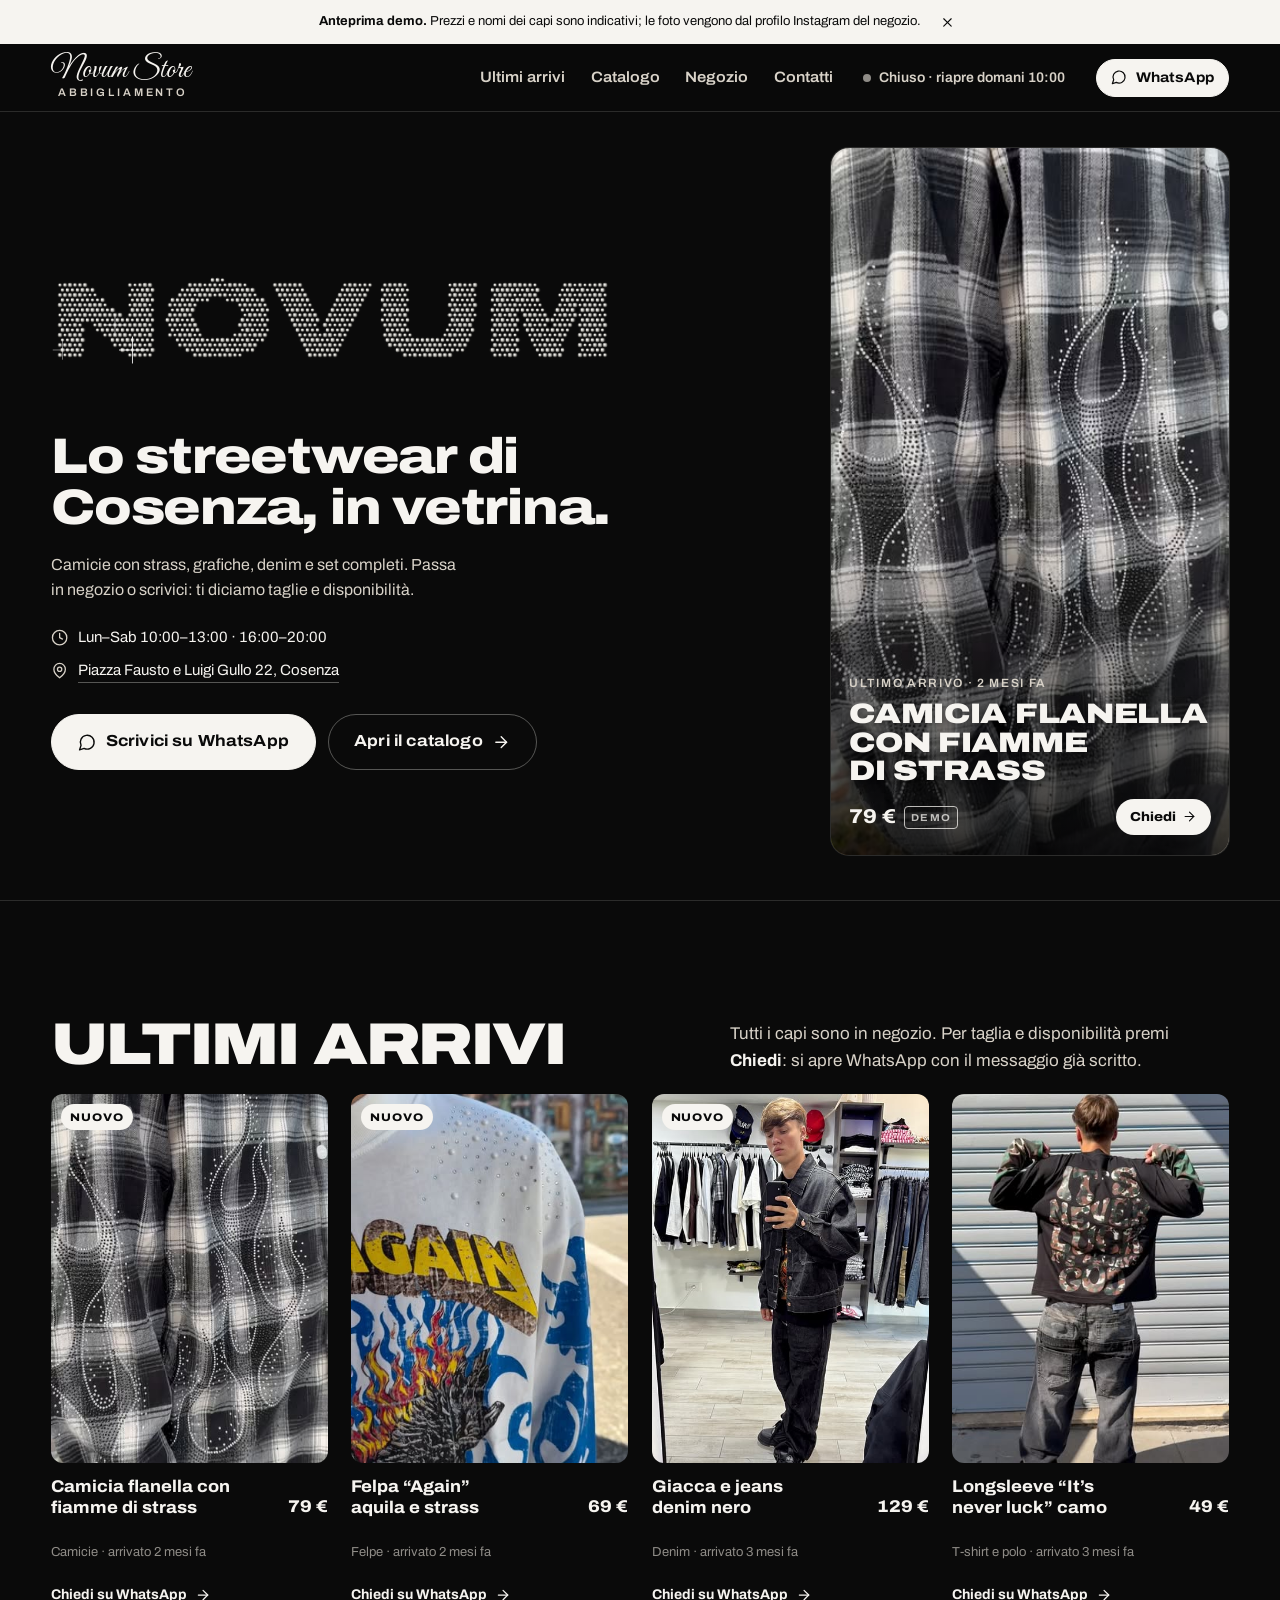
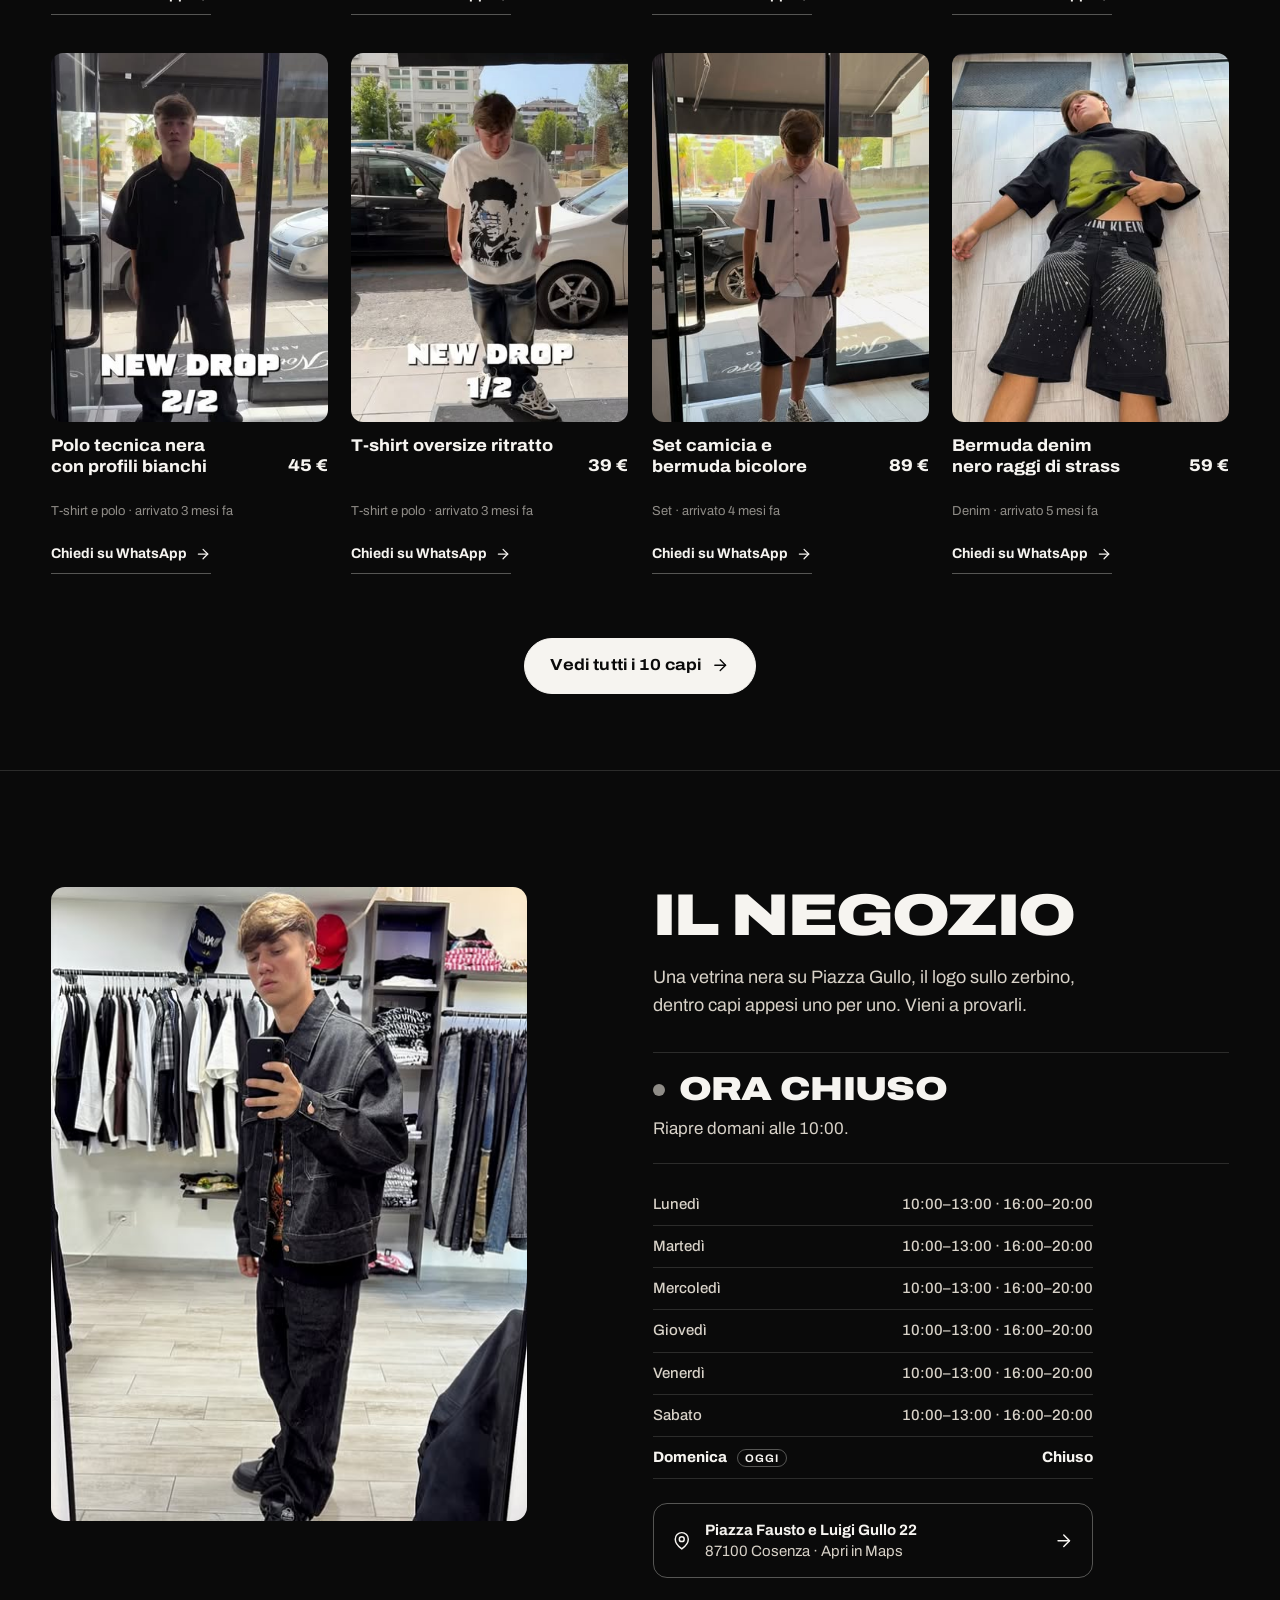
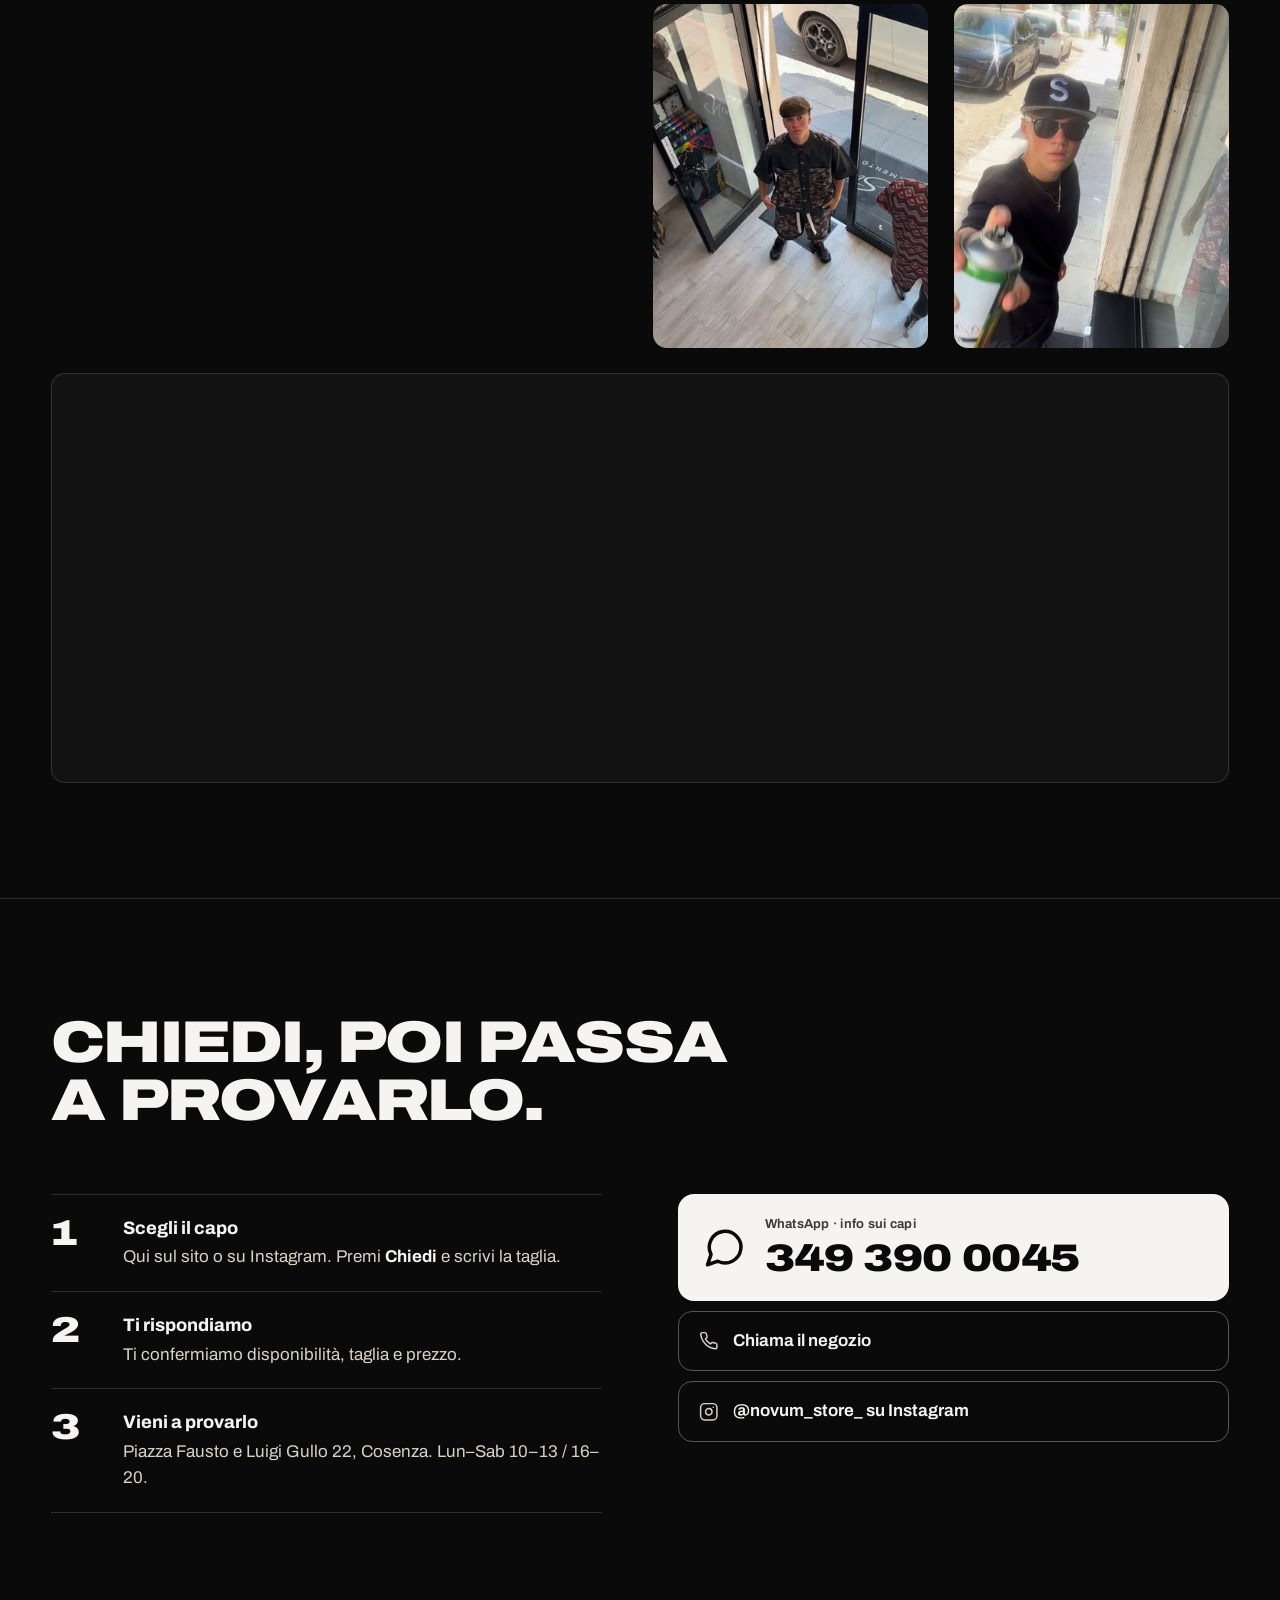
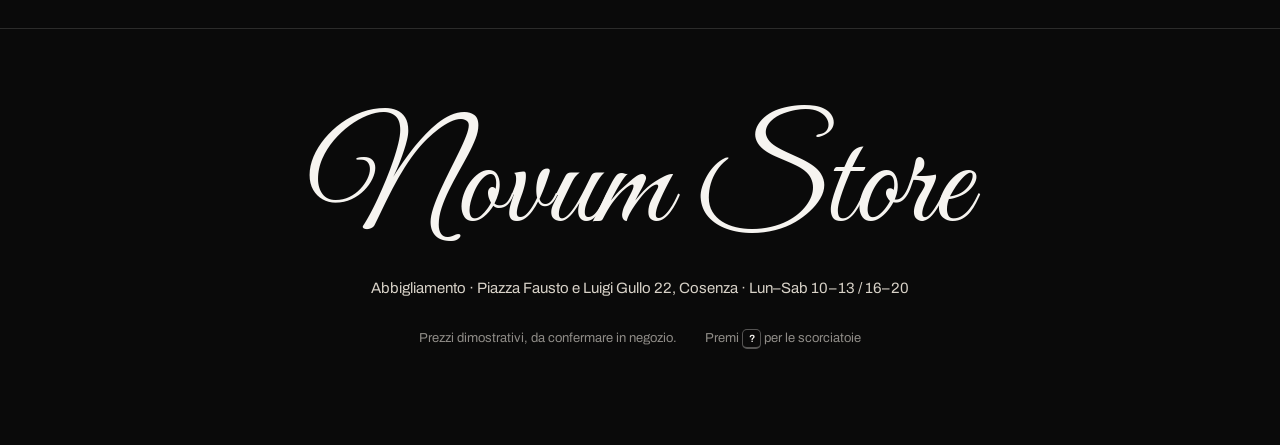
==== commit d63c70f8: "Rimuove il reel: home semplice e capi gestiti da capi.js - La hero mostra una scheda fissa "Ultimo a" ====
--- a/index.html
+++ b/index.html
@@ -4,10 +4,10 @@
   <meta charset="utf-8">
   <meta name="viewport" content="width=device-width, initial-scale=1, viewport-fit=cover">
   <title>Novum Store · Abbigliamento streetwear a Cosenza</title>
-  <meta name="description" content="Novum Store Abbigliamento: streetwear a Cosenza, in Piazza Fausto e Luigi Gullo 22. Nuovi drop, camicie con strass, grafiche, denim. Info su WhatsApp.">
+  <meta name="description" content="Novum Store Abbigliamento: streetwear a Cosenza, in Piazza Fausto e Luigi Gullo 22. Camicie con strass, grafiche, denim. Info su WhatsApp.">
   <meta name="theme-color" content="#0a0a0a">
   <meta property="og:title" content="Novum Store · Abbigliamento">
-  <meta property="og:description" content="Streetwear a Cosenza. Un drop alla volta.">
+  <meta property="og:description" content="Streetwear a Cosenza. Guarda i capi e chiedi su WhatsApp.">
   <meta property="og:image" content="img/ig/ig01.jpg">
   <link rel="icon" href="img/ig/logo.jpg">
   <link rel="preconnect" href="https://fonts.googleapis.com">
@@ -42,7 +42,7 @@
       <span class="brand__caps">Abbigliamento</span>
     </a>
     <nav class="bar__nav" aria-label="Sezioni">
-      <a href="#drop">Ultimi arrivi</a>
+      <a href="#capi">Ultimi arrivi</a>
       <a href="catalogo.html">Catalogo</a>
       <a href="#negozio">Negozio</a>
       <a href="#contatti">Contatti</a>
@@ -54,13 +54,13 @@
   </header>
 
   <main>
-    <section class="hero" id="drop" aria-labelledby="hero-title">
+    <section class="hero" id="home" aria-labelledby="hero-title">
       <div class="hero__copy">
         <div class="wordmark" data-strass>
           <canvas aria-hidden="true"></canvas>
           <span class="wordmark__fallback" aria-hidden="true">NOVUM</span>
         </div>
-        <h1 id="hero-title" class="hero__title">Lo streetwear di Cosenza, un drop alla volta.</h1>
+        <h1 id="hero-title" class="hero__title">Lo streetwear di Cosenza, in vetrina.</h1>
         <p class="hero__lede">Camicie con strass, grafiche, denim e set completi. Passa in negozio o scrivici: ti diciamo taglie e disponibilità.</p>
 
         <ul class="facts" role="list">
@@ -77,29 +77,16 @@
         </div>
       </div>
 
-      <div class="reel" data-reel aria-roledescription="carosello" aria-label="Ultimi arrivi" tabindex="0">
-        <div class="reel__bars" data-reel-bars aria-hidden="true"></div>
-        <div class="reel__top">
-          <p class="reel__drop"><span>New drop</span> <span class="reel__count" data-reel-count>01/06</span></p>
-          <button type="button" class="reel__pause" data-reel-pause aria-label="Metti in pausa">
-            <svg class="ico"><use href="#i-pause"/></svg>
-          </button>
-        </div>
-        <div class="reel__frames" data-reel-frames aria-live="off"></div>
-        <button type="button" class="reel__zone reel__zone--prev" data-reel-prev aria-label="Capo precedente"></button>
-        <button type="button" class="reel__zone reel__zone--next" data-reel-next aria-label="Capo successivo"></button>
-      </div>
+      <article class="latest" data-latest aria-label="Ultimo arrivo"></article>
     </section>
 
     <section class="catalog" id="capi" aria-labelledby="capi-title">
       <div class="section-head">
-        <h2 id="capi-title" class="h2">I capi in negozio</h2>
-        <p class="section-head__note">Ogni capo è disponibile in negozio. Per taglie e disponibilità premi <em>Chiedi</em>: si apre WhatsApp con il messaggio già scritto.</p>
+        <h2 id="capi-title" class="h2">Ultimi arrivi</h2>
+        <p class="section-head__note">Tutti i capi sono in negozio. Per taglia e disponibilità premi <em>Chiedi</em>: si apre WhatsApp con il messaggio già scritto.</p>
       </div>
-      <div class="filters" role="group" aria-label="Filtra per categoria" data-filters></div>
-      <p class="catalog__count" data-count aria-live="polite"></p>
       <ul class="grid" role="list" data-grid></ul>
-      <div class="catalog__more"><a class="btn btn--solid btn--lg" href="catalogo.html"><span>Apri il catalogo completo</span><svg class="ico"><use href="#i-arrow"/></svg></a></div>
+      <div class="catalog__more"><a class="btn btn--solid btn--lg" href="catalogo.html"><span data-more-label>Vedi tutto il catalogo</span><svg class="ico"><use href="#i-arrow"/></svg></a></div>
     </section>
 
     <section class="store" id="negozio" aria-labelledby="negozio-title">
@@ -172,9 +159,6 @@
   <div class="shortcuts" id="shortcuts" popover aria-labelledby="sc-title">
     <h2 id="sc-title">Scorciatoie</h2>
     <dl>
-      <div><dt><kbd>←</kbd> <kbd>→</kbd></dt><dd>Capo precedente / successivo</dd></div>
-      <div><dt><kbd>Spazio</kbd></dt><dd>Pausa / riprendi gli arrivi</dd></div>
-      <div><dt><kbd>1</kbd>–<kbd>6</kbd></dt><dd>Filtra le categorie</dd></div>
       <div><dt><kbd>?</kbd></dt><dd>Apri / chiudi questo pannello</dd></div>
       <div><dt><kbd>↑↑↓↓←→←→ B A</kbd></dt><dd>Non dovresti saperlo.</dd></div>
     </dl>
@@ -184,6 +168,7 @@
   <p class="toast" data-toast role="status" aria-live="polite"></p>
   <canvas class="trail" data-trail aria-hidden="true"></canvas>
 
+  <script src="capi.js" defer></script>
   <script src="app.js" defer></script>
 </body>
 </html>
--- a/styles.css
+++ b/styles.css
@@ -134,9 +134,9 @@
 .brand__caps { font-size: 0.6875rem; font-weight: 600; letter-spacing: 0.26em; text-transform: uppercase; margin-top: 2px; padding-left: 0.32em; color: var(--oak); }
 .bar__nav { display: flex; gap: clamp(14px, 2vw, 30px); }
 .bar__nav a { text-decoration: none; font-weight: 600; font-size: 0.9375rem; font-variation-settings: "wdth" 108; color: var(--oak); position: relative; padding: 6px 0; }
-.bar__nav a:hover, .bar__nav a[aria-current="true"] { color: var(--paper); }
+.bar__nav a:hover, .bar__nav a[aria-current="true"], .bar__nav a[aria-current="page"] { color: var(--paper); }
 .bar__nav a::after { content: ""; position: absolute; left: 0; right: 0; bottom: 0; height: 1.5px; background: currentColor; transform: scaleX(0); transform-origin: left; transition: transform 240ms var(--ease-out); }
-.bar__nav a:hover::after, .bar__nav a[aria-current="true"]::after { transform: scaleX(1); }
+.bar__nav a:hover::after, .bar__nav a[aria-current="true"]::after, .bar__nav a[aria-current="page"]::after { transform: scaleX(1); }
 
 .status { display: inline-flex; align-items: center; gap: 8px; margin: 0; font-size: 0.875rem; font-weight: 600; font-variant-numeric: tabular-nums; color: var(--oak); white-space: nowrap; }
 .status__dot { width: 8px; height: 8px; border-radius: 50%; background: var(--concrete); box-shadow: 0 0 0 0 rgb(246 244 240 / 0.6); }
@@ -184,75 +184,30 @@
 
 .hero__actions { display: flex; flex-wrap: wrap; gap: 14px 12px; margin-top: clamp(18px, 3.4svh, 32px); }
 
-/* ---------- Reel ---------- */
-.reel {
-  position: relative;
-  justify-self: end;
+/* ---------- Ultimo arrivo ---------- */
+.latest {
+  position: relative; justify-self: end;
   width: min(100%, calc((var(--fold) - 2 * clamp(20px, 4.5svh, 64px)) * 9 / 16), 460px);
   aspect-ratio: 9 / 16;
-  border-radius: 18px;
-  overflow: hidden;
+  border-radius: 18px; overflow: hidden;
   background: var(--ink-3);
   box-shadow: 0 0 0 1px var(--line);
-  isolation: isolate;
-  user-select: none;
-}
-.reel:focus-visible { outline-offset: 5px; border-radius: 18px; }
-.reel::after { /* hard cut flash */
-  content: ""; position: absolute; inset: 0; z-index: 6; pointer-events: none;
-  background: var(--paper); opacity: 0;
-}
-.reel.is-cutting::after { animation: cut var(--cut) 1; }
-@keyframes cut { 0% { opacity: 0.22; } 100% { opacity: 0; } }
-
-.reel__frames { position: absolute; inset: 0; }
-.frame { position: absolute; inset: 0; visibility: hidden; }
-.frame.is-active { visibility: visible; }
-.frame img { width: 100%; height: 100%; object-fit: cover; }
-.frame::before { /* legibility scrims, top and bottom */
-  content: ""; position: absolute; inset: 0; z-index: 1;
-  background:
-    linear-gradient(to bottom, rgb(0 0 0 / 0.55), rgb(0 0 0 / 0) 22%),
-    linear-gradient(to top, rgb(0 0 0 / 0.82), rgb(0 0 0 / 0) 46%);
-}
-.frame__meta { position: absolute; left: 18px; right: 18px; bottom: 20px; z-index: 2; }
-.frame__when { margin: 0 0 8px; font-size: 0.75rem; font-weight: 600; letter-spacing: 0.14em; text-transform: uppercase; color: var(--oak); font-variant-numeric: tabular-nums; }
-.frame__name {
-  margin: 0;
-  font-size: clamp(1.4rem, 2.2vw, 1.85rem);
-  line-height: 1;
-  font-weight: 900;
-  font-variation-settings: "wdth" 125;
-  text-transform: uppercase;
-  letter-spacing: -0.01em;
-  text-shadow: 0 2px 10px rgb(0 0 0 / 0.55);
-  text-wrap: balance;
-}
-.frame__row { display: flex; align-items: center; justify-content: space-between; gap: 12px; margin-top: 14px; }
+}
+.latest__media { position: absolute; inset: 0; display: block; }
+.latest__media img { width: 100%; height: 100%; object-fit: cover; transition: transform 700ms var(--ease-out); }
+.latest__media:hover img { transform: scale(1.03); }
+.latest__media::after { content: ""; position: absolute; inset: 0; background: linear-gradient(to top, rgb(0 0 0 / 0.82), rgb(0 0 0 / 0) 46%); pointer-events: none; }
+.latest__body { position: absolute; left: 18px; right: 18px; bottom: 20px; z-index: 2; pointer-events: none; }
+.latest__body a { pointer-events: auto; }
+.latest__when { margin: 0 0 8px; font-size: 0.75rem; font-weight: 600; letter-spacing: 0.14em; text-transform: uppercase; color: var(--oak); }
+.latest__name { margin: 0; font-size: clamp(1.4rem, 2.2vw, 1.85rem); line-height: 1; font-weight: 900; font-variation-settings: "wdth" 125; text-transform: uppercase; letter-spacing: -0.01em; text-shadow: 0 2px 10px rgb(0 0 0 / 0.55); text-wrap: balance; }
+.latest__row { display: flex; align-items: center; justify-content: space-between; gap: 12px; margin-top: 14px; }
+.latest__row .price { margin: 0; }
 .price { display: inline-flex; align-items: baseline; gap: 8px; font-weight: 800; font-size: 1.25rem; font-variant-numeric: tabular-nums; font-variation-settings: "wdth" 110; }
 .price__demo { font-size: 0.625rem; font-weight: 700; letter-spacing: 0.12em; text-transform: uppercase; padding: 3px 6px 2px; border: 1px solid currentColor; border-radius: 4px; opacity: 0.75; translate: 0 -2px; }
 .frame__ask { position: relative; z-index: 5; display: inline-flex; align-items: center; gap: 6px; padding: 8px 14px; border-radius: 999px; background: var(--paper); color: var(--ink); text-decoration: none; font-size: 0.8125rem; font-weight: 800; font-variation-settings: "wdth" 112; }
 .frame__ask:hover { background: var(--oak); }
-
-.reel__bars { position: absolute; top: 12px; left: 12px; right: 12px; z-index: 4; display: flex; gap: 4px; }
-.reel__bar { flex: 1; height: 3px; border-radius: 2px; background: rgb(246 244 240 / 0.32); overflow: hidden; }
-.reel__bar i { display: block; height: 100%; width: 100%; background: var(--paper); transform: scaleX(0); transform-origin: left; }
-.reel__bar.is-done i { transform: scaleX(1); }
-.reel__bar.is-active i { animation: fill var(--dur, 5s) linear forwards; }
-.reel.is-paused .reel__bar.is-active i { animation-play-state: paused; }
-@keyframes fill { to { transform: scaleX(1); } }
-
-.reel__top { position: absolute; top: 26px; left: 16px; right: 10px; z-index: 5; display: flex; align-items: center; justify-content: space-between; }
-.reel__drop { margin: 0; font-weight: 900; font-variation-settings: "wdth" 125; text-transform: uppercase; font-size: 0.9375rem; letter-spacing: 0.01em; text-shadow: 0 1px 8px rgb(0 0 0 / 0.6); }
-.reel__count { font-variant-numeric: tabular-nums; color: var(--oak); margin-left: 6px; }
-.reel__pause { display: grid; place-items: center; width: 40px; height: 40px; border: 0; border-radius: 50%; background: rgb(10 10 10 / 0.35); cursor: pointer; }
-.reel__pause:hover { background: rgb(10 10 10 / 0.6); }
-.reel__pause .ico { width: 18px; height: 18px; }
-
-.reel__zone { position: absolute; top: 70px; bottom: 120px; z-index: 3; border: 0; padding: 0; background: transparent; cursor: pointer; }
-.reel__zone--prev { left: 0; width: 34%; cursor: w-resize; }
-.reel__zone--next { right: 0; width: 66%; cursor: e-resize; }
-.reel__zone:focus-visible { outline-offset: -6px; }
+@keyframes cut { 0% { opacity: 0.22; } 100% { opacity: 0; } }
 
 /* ---------- Section scaffolding ---------- */
 .h2 {
@@ -288,12 +243,6 @@
 .grid.is-cutting { animation: gridcut var(--cut) 1; }
 @keyframes gridcut { 0% { opacity: 0.35; } 100% { opacity: 1; } }
 .item[hidden] { display: none; }
-.grid { grid-auto-flow: dense; }
-.grid:not(.is-filtered) .item--feature { grid-column: span 2; grid-row: span 2; display: flex; flex-direction: column; }
-.grid:not(.is-filtered) .item--feature ~ .item--feature { grid-column: 3 / span 2; grid-row: 3 / span 2; }
-.grid:not(.is-filtered) .item--feature .item__media { flex: 1; aspect-ratio: auto; min-height: 320px; }
-.grid:not(.is-filtered) .item--feature .item__name { font-size: clamp(1.25rem, 1.8vw, 1.6rem); font-weight: 850; font-variation-settings: "wdth" 118; letter-spacing: -0.01em; }
-.grid:not(.is-filtered) .item--feature .price { font-size: 1.375rem; }
 .item__media { position: relative; aspect-ratio: 3 / 4; overflow: hidden; border-radius: 12px; background: var(--ink-3); }
 .item__media img { width: 100%; height: 100%; object-fit: cover; transition: transform 700ms var(--ease-out); }
 .item:hover .item__media img { transform: scale(1.045); }
@@ -421,7 +370,6 @@
 @media (max-width: 1080px) {
   .bar__nav { display: none; }
   .grid { grid-template-columns: repeat(2, minmax(0, 1fr)); }
-  .grid:not(.is-filtered) .item--feature ~ .item--feature { grid-column: 1 / -1; grid-row: auto; }
 }
 @media (max-width: 900px) {
   :root { --bar-h: 60px; }
@@ -432,7 +380,7 @@
   .hero__copy > * { order: 3; }
   .hero__copy > .wordmark { order: 0; }
   .hero__copy > .hero__title { order: 1; }
-  .reel { order: 2; margin-top: 24px; justify-self: center; width: min(100%, 420px, calc((88svh - var(--bar-h)) * 9 / 16)); }
+  .latest { order: 2; margin-top: 24px; justify-self: center; width: min(100%, 420px, calc((88svh - var(--bar-h)) * 9 / 16)); }
   .hero__title { max-width: 20ch; }
   .section-head { grid-template-columns: 1fr; }
   .store__photo--main { grid-column: 1 / -1; grid-row: auto; aspect-ratio: 4 / 3; }
@@ -451,7 +399,6 @@
   .hero__actions .btn { flex: 1 1 100%; }
   .hero__sub { letter-spacing: 0.26em; }
   .grid { gap: 28px 12px; }
-  .grid:not(.is-filtered) .item--feature .item__media { min-height: 0; aspect-ratio: 4 / 5; }
   .item__body { grid-template-columns: 1fr; }
   .item .price { grid-column: 1; grid-row: auto; }
   .item__name { font-size: 0.9375rem; }
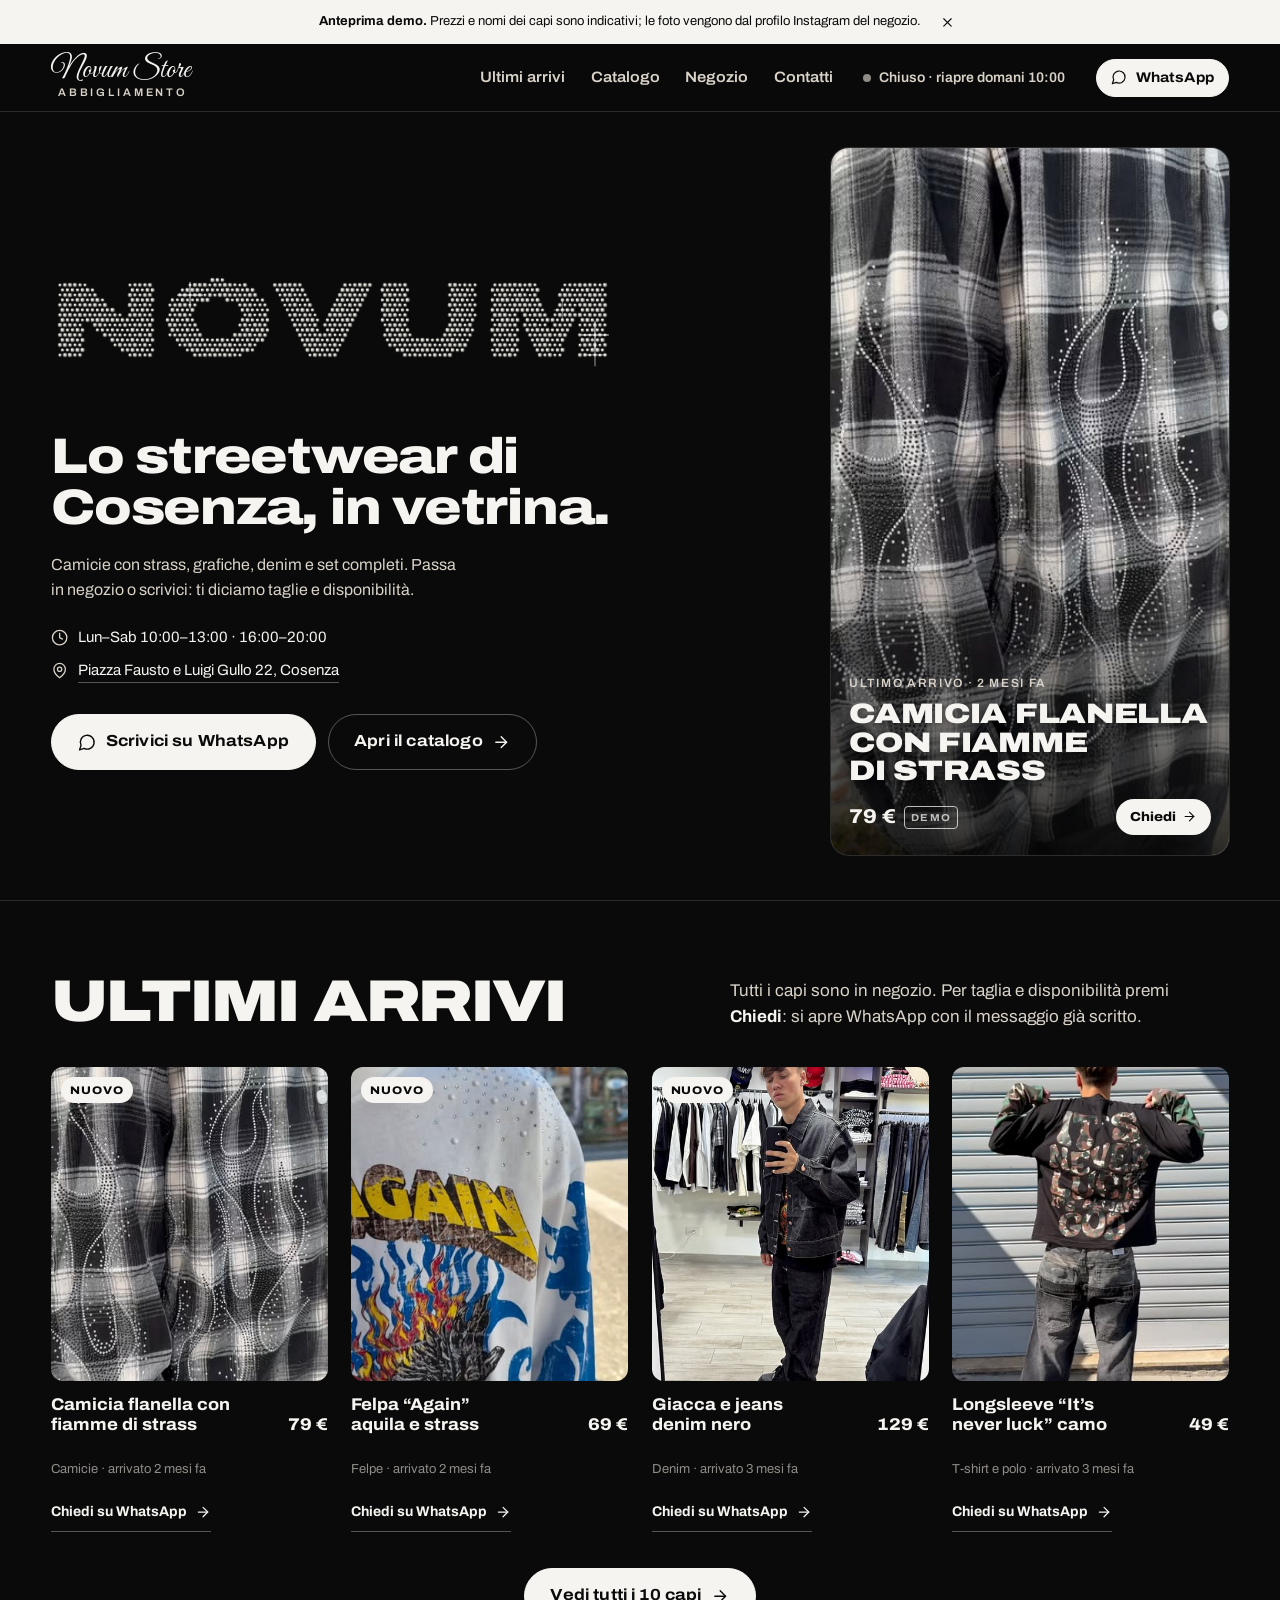
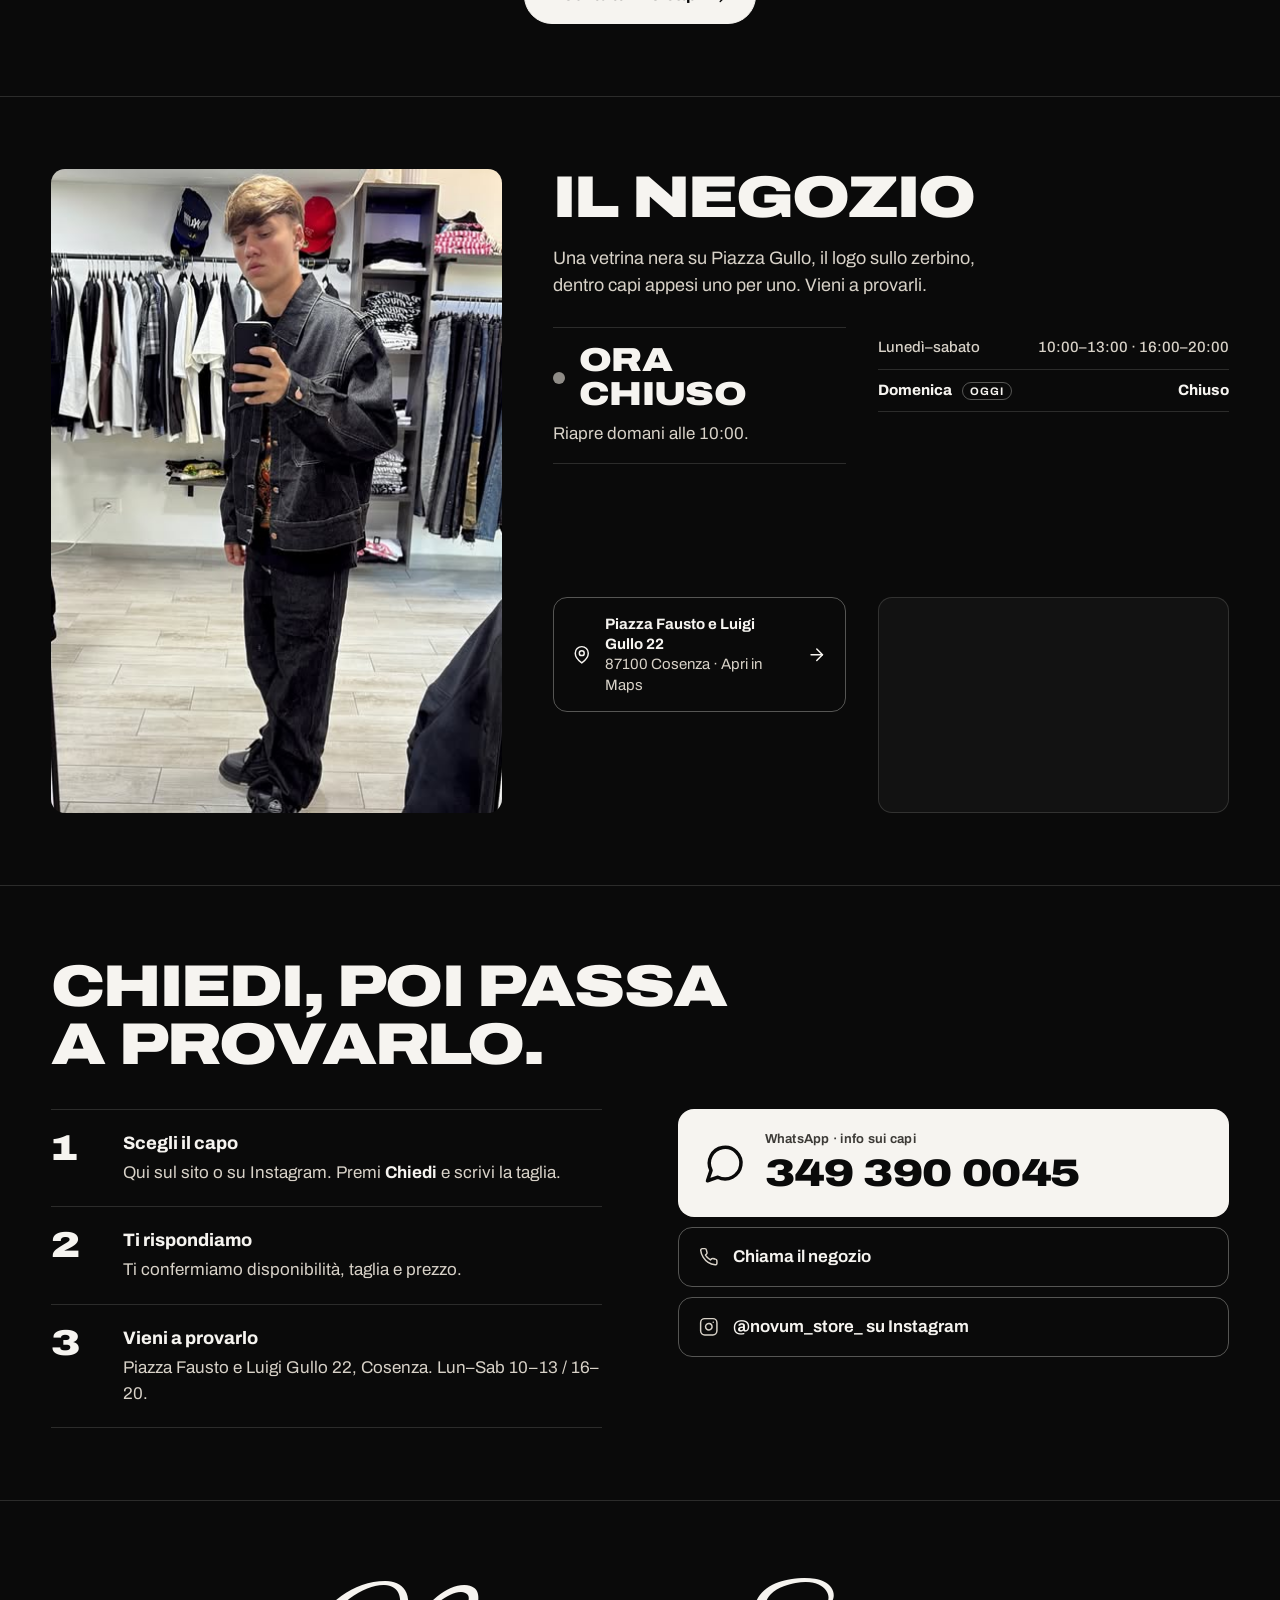
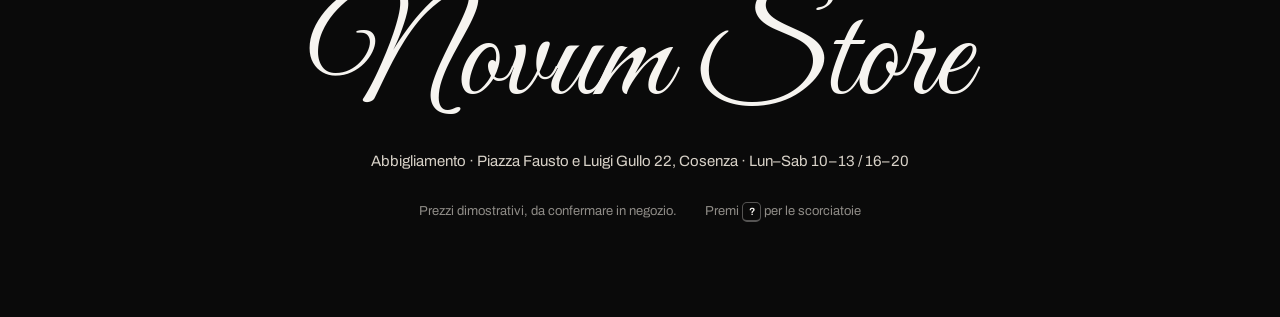
==== commit edce29a1: "Sezioni della home a misura di schermo e catalogo neutro stile Zara - Home: ultimi arrivi su una rig" ====
--- a/index.html
+++ b/index.html
@@ -90,37 +90,34 @@
     </section>
 
     <section class="store" id="negozio" aria-labelledby="negozio-title">
-      <figure class="store__photo store__photo--main">
+      <figure class="store__photo">
         <img src="img/ig/ig03.jpg" alt="Interno del negozio Novum Store: pareti bianche, appendiabiti neri con camicie, scaffali con cappelli e jeans." loading="lazy" width="480" height="640">
       </figure>
       <div class="store__body">
         <h2 id="negozio-title" class="h2">Il negozio</h2>
         <p class="store__lede">Una vetrina nera su Piazza Gullo, il logo sullo zerbino, dentro capi appesi uno per uno. Vieni a provarli.</p>
 
-        <div class="status-panel" data-status-panel>
-          <p class="status-panel__state" data-status-big>—</p>
-          <p class="status-panel__next" data-status-next></p>
+        <div class="store__info">
+          <div class="status-panel" data-status-panel>
+            <p class="status-panel__state" data-status-big>—</p>
+            <p class="status-panel__next" data-status-next></p>
+          </div>
+          <table class="hours">
+            <caption class="sr">Orari di apertura</caption>
+            <tbody data-hours></tbody>
+          </table>
         </div>
 
-        <table class="hours">
-          <caption class="sr">Orari di apertura</caption>
-          <tbody data-hours></tbody>
-        </table>
-
-        <a class="addr" href="https://www.google.com/maps/search/?api=1&query=Piazza+Fausto+e+Luigi+Gullo+22+Cosenza" target="_blank" rel="noopener">
-          <svg class="ico"><use href="#i-pin"/></svg>
-          <span><strong>Piazza Fausto e Luigi Gullo 22</strong><br>87100 Cosenza · Apri in Maps</span>
-          <svg class="ico addr__go"><use href="#i-arrow"/></svg>
-        </a>
-      </div>
-      <figure class="store__photo store__photo--b">
-        <img src="img/ig/ig11.jpg" alt="Ingresso del negozio visto dall'alto, con la porta a vetri e lo zerbino col logo." loading="lazy" width="361" height="640">
-      </figure>
-      <figure class="store__photo store__photo--c">
-        <img src="img/ig/ig12.jpg" alt="Un ragazzo con cappello e occhiali da sole davanti alla vetrina del negozio." loading="lazy" width="361" height="640">
-      </figure>
-      <div class="store__map">
-        <iframe title="Mappa: Novum Store, Piazza Fausto e Luigi Gullo 22, Cosenza" loading="lazy" referrerpolicy="no-referrer-when-downgrade" src="https://maps.google.com/maps?q=Piazza%20Fausto%20e%20Luigi%20Gullo%2022%2C%20Cosenza&z=16&output=embed"></iframe>
+        <div class="store__where">
+          <a class="addr" href="https://www.google.com/maps/search/?api=1&query=Piazza+Fausto+e+Luigi+Gullo+22+Cosenza" target="_blank" rel="noopener">
+            <svg class="ico"><use href="#i-pin"/></svg>
+            <span><strong>Piazza Fausto e Luigi Gullo 22</strong><br>87100 Cosenza · Apri in Maps</span>
+            <svg class="ico addr__go"><use href="#i-arrow"/></svg>
+          </a>
+          <div class="store__map">
+            <iframe title="Mappa: Novum Store, Piazza Fausto e Luigi Gullo 22, Cosenza" loading="lazy" referrerpolicy="no-referrer-when-downgrade" src="https://maps.google.com/maps?q=Piazza%20Fausto%20e%20Luigi%20Gullo%2022%2C%20Cosenza&z=16&output=embed"></iframe>
+          </div>
+        </div>
       </div>
     </section>
 
--- a/styles.css
+++ b/styles.css
@@ -15,6 +15,7 @@
   --gutter: clamp(16px, 4vw, 56px);
   --maxw: 1440px;
   --bar-h: 68px;
+  --sec-pad: clamp(48px, 8svh, 104px);
   --strip-h: 0px;
   --fold: calc(100svh - var(--bar-h) - var(--strip-h));
 
@@ -225,8 +226,9 @@
 .section-head__note em { font-style: normal; color: var(--paper); font-weight: 700; }
 
 /* ---------- Catalog ---------- */
-.catalog { max-width: var(--maxw); margin: 0 auto; padding: clamp(72px, 9vw, 140px) var(--gutter) clamp(48px, 6vw, 96px); border-top: 1px solid var(--line); }
+.catalog { max-width: var(--maxw); margin: 0 auto; padding: var(--sec-pad) var(--gutter); border-top: 1px solid var(--line); }
 .filters { display: flex; flex-wrap: wrap; gap: 8px; margin-top: clamp(32px, 4vw, 52px); }
+.catalog .grid { margin-top: clamp(20px, 4svh, 40px); }
 .chip {
   display: inline-flex; align-items: center; gap: 8px;
   min-height: 40px; padding: 0 16px;
@@ -243,7 +245,7 @@
 .grid.is-cutting { animation: gridcut var(--cut) 1; }
 @keyframes gridcut { 0% { opacity: 0.35; } 100% { opacity: 1; } }
 .item[hidden] { display: none; }
-.item__media { position: relative; aspect-ratio: 3 / 4; overflow: hidden; border-radius: 12px; background: var(--ink-3); }
+.item__media { position: relative; aspect-ratio: 3 / 4; max-height: calc(var(--fold) - 2 * var(--sec-pad) - 330px); min-height: 150px; width: 100%; overflow: hidden; border-radius: 12px; background: var(--ink-3); }
 .item__media img { width: 100%; height: 100%; object-fit: cover; transition: transform 700ms var(--ease-out); }
 .item:hover .item__media img { transform: scale(1.045); }
 .item__flag { position: absolute; top: 10px; left: 10px; padding: 5px 9px 4px; border-radius: 999px; background: var(--paper); color: var(--ink); font-size: 0.6875rem; font-weight: 800; letter-spacing: 0.08em; text-transform: uppercase; font-variation-settings: "wdth" 115; }
@@ -265,30 +267,32 @@
 /* ---------- Store ---------- */
 .store {
   max-width: var(--maxw); margin: 0 auto;
-  padding: clamp(72px, 9vw, 140px) var(--gutter);
+  padding: var(--sec-pad) var(--gutter);
   border-top: 1px solid var(--line);
   display: grid;
-  grid-template-columns: repeat(12, minmax(0, 1fr));
-  gap: clamp(16px, 2vw, 28px);
-  align-items: start;
-}
-.store figure { margin: 0; overflow: hidden; border-radius: 14px; background: var(--ink-3); }
-.store figure img { width: 100%; height: 100%; object-fit: cover; }
-.store__photo--main { grid-column: 1 / span 5; grid-row: 1 / span 2; aspect-ratio: 3 / 4; }
-.store__body { grid-column: 7 / span 6; grid-row: 1; }
-.store__photo--b { grid-column: 7 / span 3; grid-row: 2; aspect-ratio: 4 / 5; }
-.store__photo--c { grid-column: 10 / span 3; grid-row: 2; aspect-ratio: 4 / 5; }
-.store__map { grid-column: 1 / -1; grid-row: 3; height: clamp(260px, 32vw, 420px); border-radius: 14px; overflow: hidden; border: 1px solid var(--line); background: var(--ink-2); }
+  grid-template-columns: minmax(0, 0.8fr) minmax(0, 1.2fr);
+  gap: clamp(24px, 4vw, 64px);
+  align-items: stretch;
+}
+.store__photo { margin: 0; overflow: hidden; border-radius: 14px; background: var(--ink-3); height: min(calc(var(--fold) - 2 * var(--sec-pad)), 720px); min-height: 420px; }
+.store__photo img { width: 100%; height: 100%; object-fit: cover; }
+.store__body { display: flex; flex-direction: column; min-width: 0; }
+.store__info { display: grid; grid-template-columns: minmax(0, 1fr) minmax(0, 1.2fr); gap: 8px 32px; align-items: start; margin-top: clamp(16px, 3svh, 28px); }
+.store__info .status-panel { margin: 0; }
+.store__info .hours { margin: 0; }
+.store__where { display: grid; grid-template-columns: minmax(0, 1fr) minmax(0, 1.2fr); gap: 16px 32px; align-items: stretch; margin-top: auto; padding-top: clamp(16px, 3svh, 28px); }
+.store__where .addr { margin: 0; max-width: none; align-self: start; }
+.store__map { height: clamp(150px, 24svh, 240px); border-radius: 14px; overflow: hidden; border: 1px solid var(--line); background: var(--ink-2); }
 .store__map iframe { width: 100%; height: 100%; border: 0; filter: grayscale(1) invert(0.92) contrast(0.92) brightness(0.95); }
 
-.store__lede { margin: 20px 0 0; max-width: 46ch; color: var(--oak); font-size: 1.125rem; }
-.status-panel { margin-top: 32px; padding: 20px 0; border-top: 1px solid var(--line); border-bottom: 1px solid var(--line); }
+.store__lede { margin: clamp(10px, 2svh, 20px) 0 0; max-width: 46ch; color: var(--oak); font-size: 1.125rem; }
+.status-panel { margin-top: 32px; padding: 16px 0; border-top: 1px solid var(--line); border-bottom: 1px solid var(--line); }
 .status-panel__state { margin: 0; font-size: clamp(1.6rem, 2.6vw, 2.25rem); line-height: 1; font-weight: 900; font-variation-settings: "wdth" 122; text-transform: uppercase; letter-spacing: -0.02em; display: flex; align-items: center; gap: 14px; }
 .status-panel__state::before { content: ""; width: 12px; height: 12px; border-radius: 50%; background: var(--concrete); flex: none; }
 .is-open .status-panel__state::before { background: var(--paper); animation: pulse 2.2s var(--ease-out) infinite; }
 .status-panel__next { margin: 10px 0 0; color: var(--oak); font-variant-numeric: tabular-nums; }
 
-.hours { width: 100%; max-width: 440px; margin-top: 20px; border-collapse: collapse; font-variant-numeric: tabular-nums; font-size: 0.9375rem; }
+.hours { width: 100%; margin-top: 20px; border-collapse: collapse; font-variant-numeric: tabular-nums; font-size: 0.9375rem; }
 .hours th, .hours td { padding: 9px 0; text-align: left; border-bottom: 1px solid var(--line); font-weight: 500; color: var(--oak); }
 .hours td { text-align: right; }
 .hours tr.is-today th, .hours tr.is-today td { color: var(--paper); font-weight: 750; }
@@ -302,7 +306,7 @@
 .addr:hover .addr__go { transform: translateX(3px); }
 
 /* ---------- Shipping / contacts ---------- */
-.ship { max-width: var(--maxw); margin: 0 auto; padding: clamp(72px, 9vw, 140px) var(--gutter); border-top: 1px solid var(--line); display: grid; grid-template-columns: minmax(0, 1fr) minmax(0, 1fr); gap: clamp(32px, 5vw, 80px) clamp(32px, 6vw, 96px); }
+.ship { max-width: var(--maxw); margin: 0 auto; padding: var(--sec-pad) var(--gutter); border-top: 1px solid var(--line); display: grid; grid-template-columns: minmax(0, 1fr) minmax(0, 1fr); gap: clamp(24px, 4svh, 56px) clamp(32px, 6vw, 96px); }
 .ship .h2 { grid-column: 1 / -1; max-width: 16ch; }
 .steps { list-style: none; margin: 0; padding: 0; counter-reset: s; display: grid; gap: 0; }
 .steps li { counter-increment: s; display: grid; grid-template-columns: 56px 1fr; gap: 2px 16px; padding: 20px 0; border-top: 1px solid var(--line); }
@@ -383,11 +387,11 @@
   .latest { order: 2; margin-top: 24px; justify-self: center; width: min(100%, 420px, calc((88svh - var(--bar-h)) * 9 / 16)); }
   .hero__title { max-width: 20ch; }
   .section-head { grid-template-columns: 1fr; }
-  .store__photo--main { grid-column: 1 / -1; grid-row: auto; aspect-ratio: 4 / 3; }
-  .store__body { grid-column: 1 / -1; grid-row: auto; }
-  .store__photo--b { grid-column: 1 / span 6; grid-row: auto; }
-  .store__photo--c { grid-column: 7 / span 6; grid-row: auto; }
-  .store__map { grid-row: auto; }
+  .store { grid-template-columns: 1fr; }
+  .store__photo { height: auto; min-height: 0; aspect-ratio: 4 / 3; }
+  .store__info, .store__where { grid-template-columns: 1fr; }
+  .item__media { max-height: none; min-height: 0; }
+  .card__media { max-height: none; min-height: 0; }
   .ship { grid-template-columns: 1fr; }
 }
 @media (max-width: 640px) {
@@ -432,7 +436,7 @@
 }
 
 /* ================= Catalog page ================= */
-.catalog__more { display: flex; justify-content: center; margin-top: clamp(40px, 5vw, 64px); }
+.catalog__more { display: flex; justify-content: center; margin-top: clamp(20px, 4svh, 48px); }
 a.item__media { display: block; }
 
 .cat-page { max-width: var(--maxw); margin: 0 auto; padding: clamp(28px, 4vw, 56px) var(--gutter) clamp(72px, 8vw, 120px); }
@@ -482,6 +486,7 @@
 .card__media {
   position: relative; display: block; width: 100%; padding: 0; border: 0; cursor: zoom-in;
   aspect-ratio: 4 / 5; overflow: hidden; border-radius: 14px; background: var(--ink-3);
+  max-height: calc(100svh - var(--bar-h) - 300px); min-height: 300px;
 }
 .card__media img { width: 100%; height: 100%; object-fit: cover; transition: transform 700ms var(--ease-out); }
 .card__media:hover img { transform: scale(1.035); }
@@ -562,3 +567,79 @@
   .sort select { flex: 1; }
   .viewer .viewer__close { background: rgb(10 10 10 / 0.6); }
 }
+
+/* ================= Catalogo stile "zero estetica" (tipo Zara) ================= */
+.page-catalog {
+  --ink: #ffffff; --ink-2: #ffffff; --ink-3: #f2f2f2;
+  --paper: #000000; --oak: #4a4a4a; --concrete: #707070;
+  --line: rgb(0 0 0 / 0.1); --line-strong: rgb(0 0 0 / 0.28);
+  color-scheme: light;
+  scrollbar-color: #c4c4c4 #fff;
+}
+.page-catalog ::-webkit-scrollbar-track { background: #fff; }
+.page-catalog ::-webkit-scrollbar-thumb { background: #c4c4c4; border-color: #fff; }
+.page-catalog .bar { background: rgb(255 255 255 / 0.96); }
+.page-catalog .dock { background: rgb(255 255 255 / 0.96); }
+
+.page-catalog .cat-page { max-width: none; padding: 20px clamp(10px, 1.6vw, 24px) 64px; }
+.page-catalog .cat-head { display: flex; flex-wrap: wrap; align-items: baseline; gap: 4px 16px; }
+.page-catalog .cat-head .back { display: none; }
+.page-catalog .cat-head__title { font-size: 0.875rem; font-weight: 600; font-variation-settings: "wdth" 100; letter-spacing: 0.06em; line-height: 1.4; }
+.page-catalog .cat-head__lede { font-size: 0.8125rem; max-width: none; color: var(--concrete); }
+.page-catalog .cat-head__lede em { color: var(--paper); font-weight: 500; }
+
+.page-catalog .toolbar { margin-top: 12px; padding: 8px 0; gap: 8px 20px; }
+.page-catalog .chip {
+  min-height: 32px; padding: 0 2px; margin-right: 14px;
+  border: 0; border-radius: 0; background: transparent;
+  font-size: 0.75rem; font-weight: 500; font-variation-settings: "wdth" 100;
+  letter-spacing: 0.06em; text-transform: uppercase; color: var(--concrete);
+}
+.page-catalog .chip:hover { color: var(--paper); }
+.page-catalog .chip[aria-pressed="true"] { background: transparent; color: var(--paper); text-decoration: underline; text-underline-offset: 6px; }
+.page-catalog .chip__n { display: none; }
+.page-catalog .sort { font-size: 0.75rem; font-weight: 500; text-transform: uppercase; letter-spacing: 0.06em; color: var(--concrete); }
+.page-catalog .sort select {
+  min-height: 32px; border: 0; border-radius: 0; padding: 0 22px 0 4px;
+  font: 500 0.75rem var(--f-sans); text-transform: uppercase; letter-spacing: 0.06em;
+  background: #fff url("data:image/svg+xml,%3Csvg xmlns='http://www.w3.org/2000/svg' viewBox='0 0 24 24' fill='none' stroke='%23000' stroke-width='2' stroke-linecap='round'%3E%3Cpath d='m6 9 6 6 6-6'/%3E%3C/svg%3E") no-repeat right 2px center / 12px;
+}
+.page-catalog .sort select option { background: #fff; color: #000; }
+.page-catalog .catalog__count { margin-top: 10px; font-size: 0.75rem; }
+
+.page-catalog .cat-grid { margin-top: 12px; grid-template-columns: repeat(4, minmax(0, 1fr)); gap: 28px 4px; }
+.page-catalog .cat-grid.is-cutting { animation: none; }
+.card__btn { display: block; width: 100%; padding: 0; border: 0; background: none; color: inherit; font: inherit; text-align: left; cursor: pointer; }
+.card__btn:focus-visible { outline-offset: 2px; border-radius: 0; }
+.page-catalog .card__media { display: block; aspect-ratio: 1 / 1; max-height: none; min-height: 0; border-radius: 0; background: var(--ink-3); }
+.page-catalog .card__media img { width: 100%; height: 100%; object-fit: cover; object-position: center 35%; transition: none; }
+.page-catalog .card__media:hover img { transform: none; }
+.card__name, .card__price, .card__new { display: block; padding: 0 8px; font-size: 0.75rem; line-height: 1.35; font-weight: 500; font-variation-settings: "wdth" 100; letter-spacing: 0.02em; }
+.card__name { margin-top: 8px; text-transform: uppercase; }
+.card__price { margin-top: 2px; font-variant-numeric: tabular-nums; }
+.card__new { margin-top: 2px; color: var(--concrete); text-transform: uppercase; font-size: 0.6875rem; }
+.card__btn:hover .card__name { text-decoration: underline; text-underline-offset: 3px; }
+
+/* visore spoglio */
+.page-catalog .viewer { border: 0; border-radius: 0; }
+.page-catalog .viewer::backdrop { background: rgb(0 0 0 / 0.45); backdrop-filter: none; }
+.page-catalog .viewer__media { background: #f2f2f2; }
+.page-catalog .viewer.is-cutting .viewer__media::after { display: none; }
+.page-catalog .viewer__nav { background: #fff; border-color: transparent; color: #000; }
+.page-catalog .viewer__nav:hover { background: #000; color: #fff; }
+.page-catalog .viewer__close { border-color: transparent; }
+.page-catalog .viewer__pos { font-size: 0.75rem; font-weight: 500; }
+.page-catalog .viewer__name { font-size: 1.125rem; font-weight: 600; font-variation-settings: "wdth" 100; letter-spacing: 0.02em; line-height: 1.3; }
+.page-catalog .viewer__price { font-size: 1.125rem; font-weight: 600; font-variation-settings: "wdth" 100; }
+.page-catalog .btn { border-radius: 0; font-variation-settings: "wdth" 100; text-transform: uppercase; font-size: 0.8125rem; letter-spacing: 0.06em; font-weight: 600; }
+.page-catalog .btn--solid:hover { background: #333; border-color: #333; }
+
+.page-catalog .foot { padding: 40px 16px 96px; }
+.page-catalog .foot__script { font-size: 2.25rem; }
+
+@media (max-width: 1080px) { .page-catalog .cat-grid { grid-template-columns: repeat(3, minmax(0, 1fr)); } }
+@media (max-width: 760px)  { .page-catalog .cat-grid { grid-template-columns: repeat(2, minmax(0, 1fr)); gap: 24px 2px; } }
+@media (max-width: 640px) {
+  .page-catalog .toolbar .filters { margin-inline: 0; padding-inline: 0; }
+  .page-catalog .sort { width: auto; }
+}
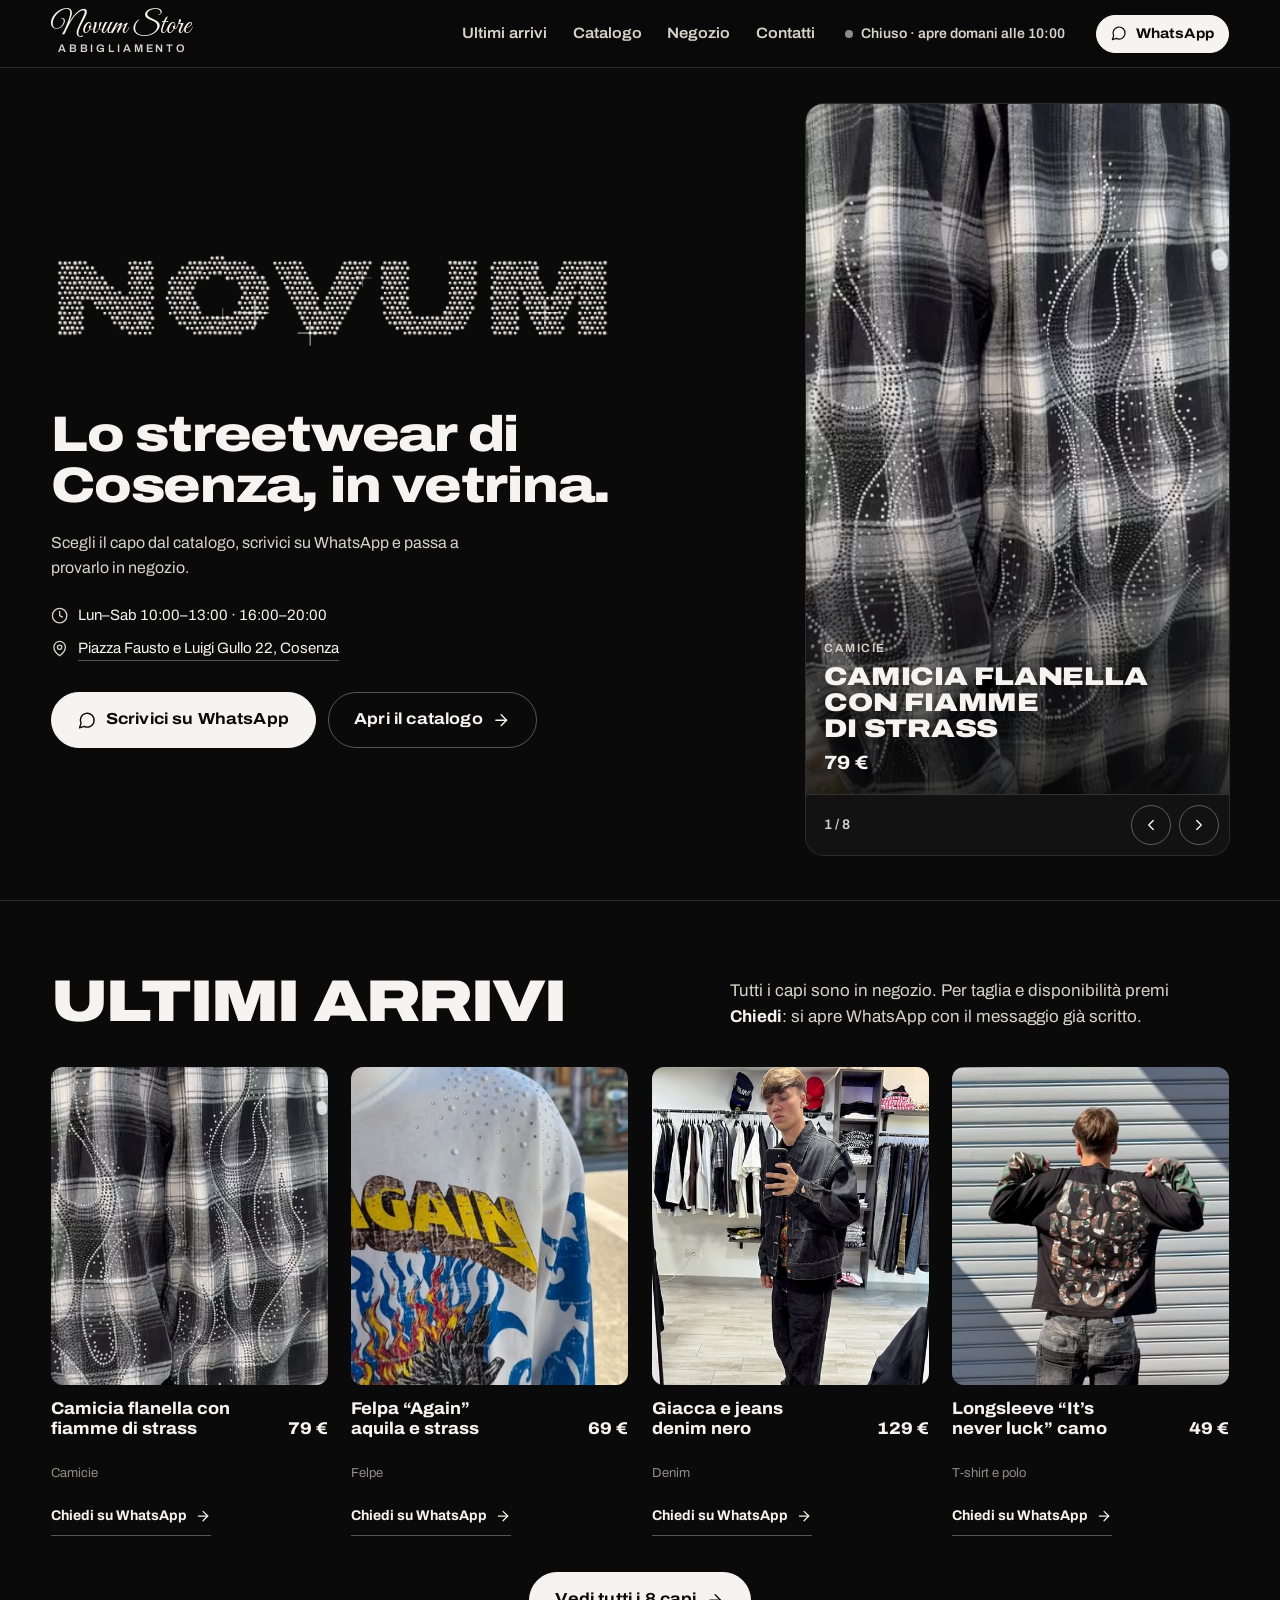
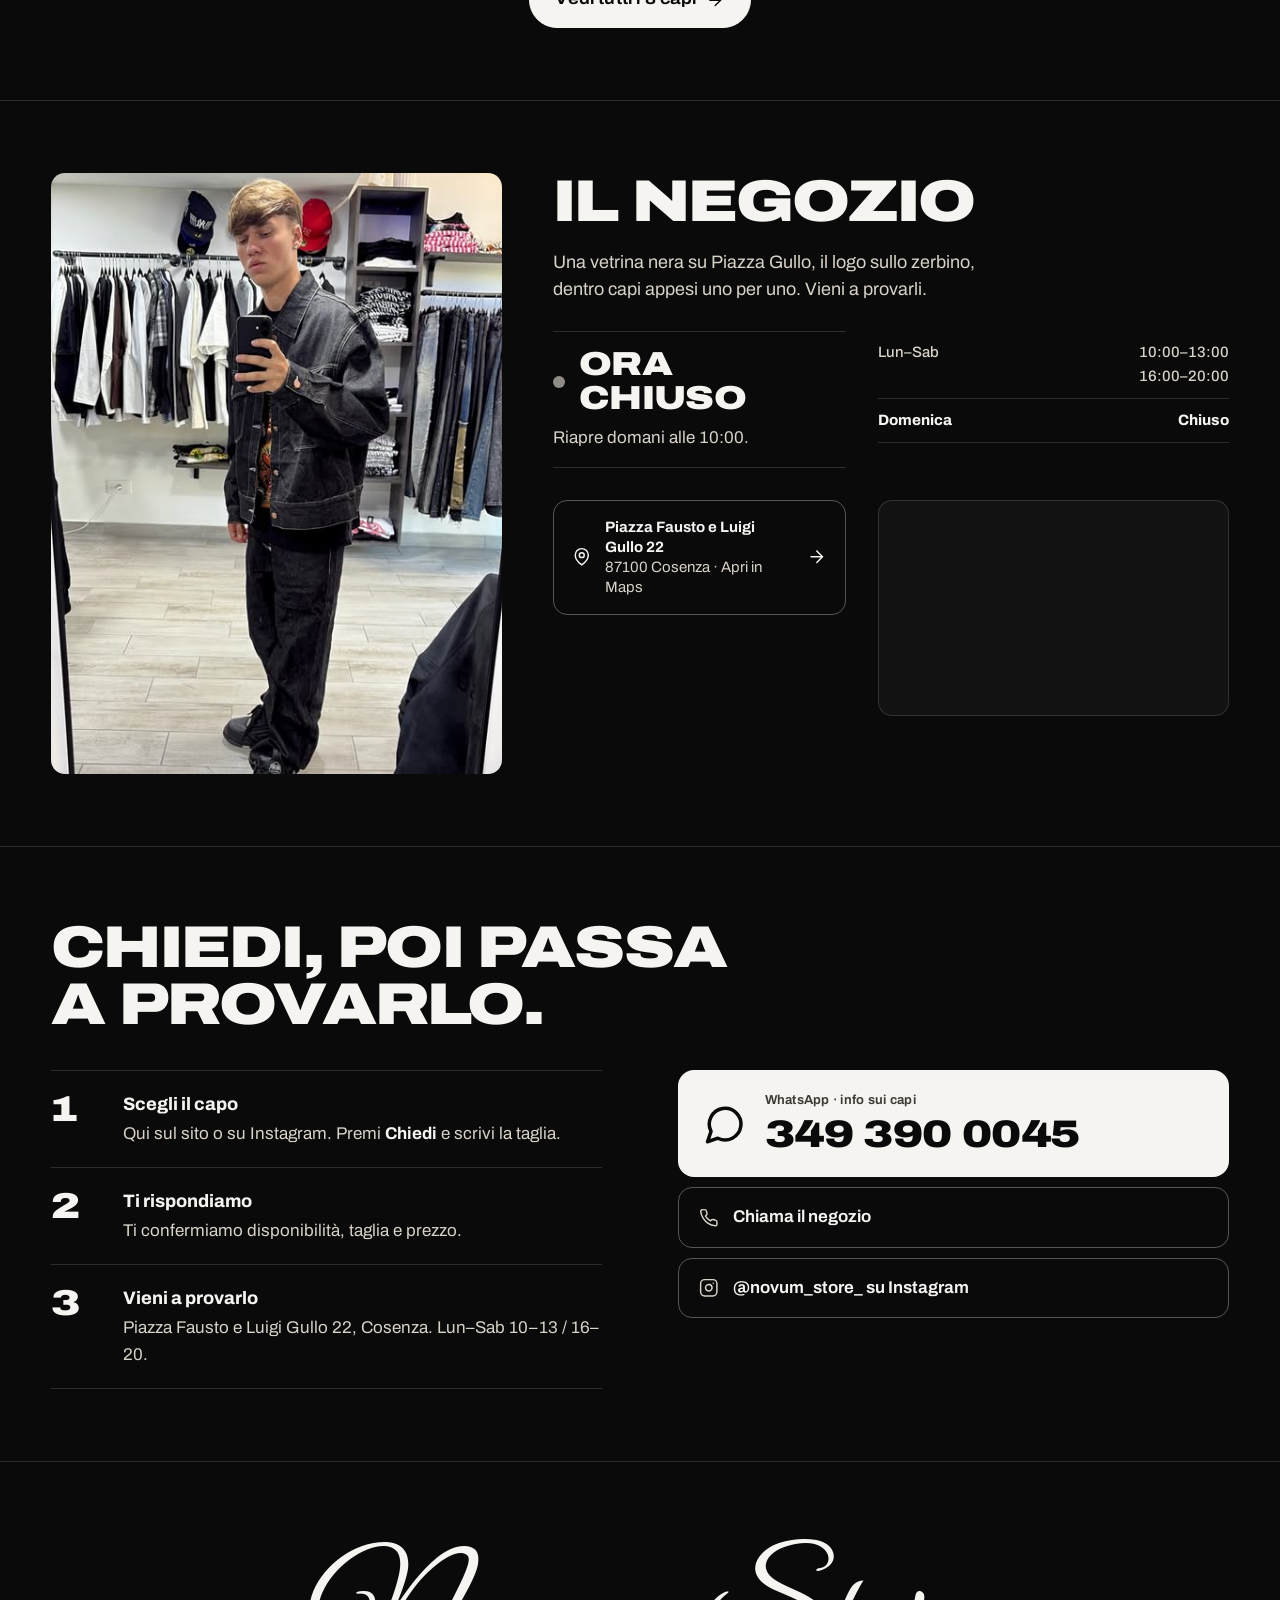
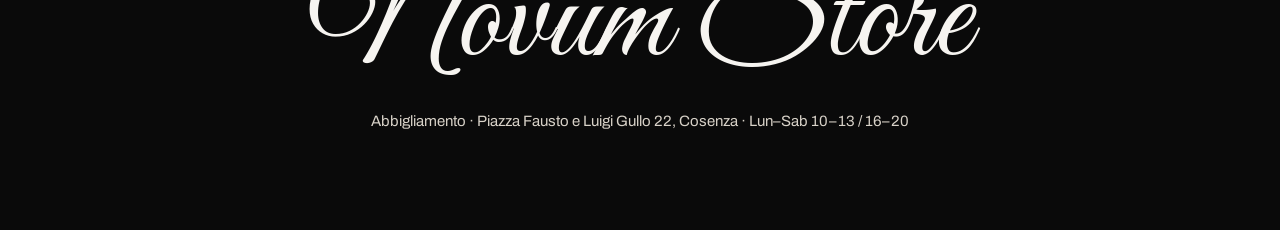
==== commit 8b6062ec: "Sito pronto per il cliente: vetrina che ruota, mobile ordinato, niente demo - Home: scheda che ruota" ====
--- a/index.html
+++ b/index.html
@@ -4,7 +4,7 @@
   <meta charset="utf-8">
   <meta name="viewport" content="width=device-width, initial-scale=1, viewport-fit=cover">
   <title>Novum Store · Abbigliamento streetwear a Cosenza</title>
-  <meta name="description" content="Novum Store Abbigliamento: streetwear a Cosenza, in Piazza Fausto e Luigi Gullo 22. Camicie con strass, grafiche, denim. Info su WhatsApp.">
+  <meta name="description" content="Novum Store Abbigliamento: streetwear a Cosenza, in Piazza Fausto e Luigi Gullo 22. Guarda il catalogo e chiedi taglie e disponibilità su WhatsApp.">
   <meta name="theme-color" content="#0a0a0a">
   <meta property="og:title" content="Novum Store · Abbigliamento">
   <meta property="og:description" content="Streetwear a Cosenza. Guarda i capi e chiedi su WhatsApp.">
@@ -26,15 +26,13 @@
     <symbol id="i-pause" viewBox="0 0 24 24"><path d="M8 5v14"/><path d="M16 5v14"/></symbol>
     <symbol id="i-play" viewBox="0 0 24 24"><path d="M7 4.5v15l12-7.5Z"/></symbol>
     <symbol id="i-box" viewBox="0 0 24 24"><path d="M21 8 12 3 3 8v8l9 5 9-5Z"/><path d="m3 8 9 5 9-5"/><path d="M12 13v8"/></symbol>
+    <symbol id="i-left" viewBox="0 0 24 24"><path d="m15 18-6-6 6-6"/></symbol>
+    <symbol id="i-right" viewBox="0 0 24 24"><path d="m9 18 6-6-6-6"/></symbol>
     <symbol id="i-x" viewBox="0 0 24 24"><path d="M18 6 6 18"/><path d="m6 6 12 12"/></symbol>
   </svg>
 
   <a class="skip" href="#capi">Salta ai capi</a>
 
-  <div class="demo-strip" id="demoStrip" role="note">
-    <p><strong>Anteprima demo.</strong> Prezzi e nomi dei capi sono indicativi; le foto vengono dal profilo Instagram del negozio.</p>
-    <button type="button" class="demo-strip__close" aria-label="Chiudi avviso demo"><svg class="ico"><use href="#i-x"/></svg></button>
-  </div>
 
   <header class="bar" id="top">
     <a class="brand" href="#top" aria-label="Novum Store, torna su">
@@ -61,7 +59,7 @@
           <span class="wordmark__fallback" aria-hidden="true">NOVUM</span>
         </div>
         <h1 id="hero-title" class="hero__title">Lo streetwear di Cosenza, in vetrina.</h1>
-        <p class="hero__lede">Camicie con strass, grafiche, denim e set completi. Passa in negozio o scrivici: ti diciamo taglie e disponibilità.</p>
+        <p class="hero__lede">Scegli il capo dal catalogo, scrivici su WhatsApp e passa a provarlo in negozio.</p>
 
         <ul class="facts" role="list">
           <li><svg class="ico"><use href="#i-clock"/></svg><span data-status-long>Lun–Sab 10:00–13:00 · 16:00–20:00</span></li>
@@ -77,7 +75,7 @@
         </div>
       </div>
 
-      <article class="latest" data-latest aria-label="Ultimo arrivo"></article>
+      <div class="show" data-show role="region" aria-roledescription="carosello" aria-label="Capi del catalogo"></div>
     </section>
 
     <section class="catalog" id="capi" aria-labelledby="capi-title">
@@ -142,10 +140,6 @@
   <footer class="foot">
     <p class="foot__script">Novum Store</p>
     <p class="foot__line">Abbigliamento · Piazza Fausto e Luigi Gullo 22, Cosenza · Lun–Sab 10–13 / 16–20</p>
-    <p class="foot__meta">
-      <span>Prezzi dimostrativi, da confermare in negozio.</span>
-      <button type="button" class="kbd-hint" data-shortcuts-open>Premi <kbd>?</kbd> per le scorciatoie</button>
-    </p>
   </footer>
 
   <nav class="dock" aria-label="Azioni rapide">
--- a/styles.css
+++ b/styles.css
@@ -68,19 +68,6 @@
 .sr { position: absolute; width: 1px; height: 1px; overflow: hidden; clip: rect(0 0 0 0); white-space: nowrap; }
 .skip { position: absolute; left: 12px; top: -60px; z-index: 100; background: var(--paper); color: var(--ink); padding: 10px 14px; border-radius: 6px; font-weight: 700; }
 .skip:focus { top: 12px; }
-
-/* ---------- Demo strip ---------- */
-.demo-strip {
-  display: flex; align-items: center; justify-content: center; gap: 12px;
-  padding: 8px var(--gutter);
-  background: var(--paper); color: var(--ink);
-  font-size: 0.8125rem; line-height: 1.35;
-}
-.demo-strip p { margin: 0; }
-.demo-strip__close { flex: none; display: grid; place-items: center; width: 28px; height: 28px; border: 0; background: transparent; color: var(--ink); border-radius: 50%; cursor: pointer; }
-.demo-strip__close:hover { background: rgb(10 10 10 / 0.08); }
-.demo-strip__close:focus-visible { outline-color: var(--ink); }
-.demo-strip[hidden] { display: none; }
 
 /* ---------- Buttons ---------- */
 .btn {
@@ -185,25 +172,34 @@
 
 .hero__actions { display: flex; flex-wrap: wrap; gap: 14px 12px; margin-top: clamp(18px, 3.4svh, 32px); }
 
-/* ---------- Ultimo arrivo ---------- */
-.latest {
+/* ---------- Vetrina che ruota ---------- */
+.show {
   position: relative; justify-self: end;
   width: min(100%, calc((var(--fold) - 2 * clamp(20px, 4.5svh, 64px)) * 9 / 16), 460px);
   aspect-ratio: 9 / 16;
+  display: flex; flex-direction: column;
   border-radius: 18px; overflow: hidden;
   background: var(--ink-3);
   box-shadow: 0 0 0 1px var(--line);
 }
-.latest__media { position: absolute; inset: 0; display: block; }
-.latest__media img { width: 100%; height: 100%; object-fit: cover; transition: transform 700ms var(--ease-out); }
-.latest__media:hover img { transform: scale(1.03); }
-.latest__media::after { content: ""; position: absolute; inset: 0; background: linear-gradient(to top, rgb(0 0 0 / 0.82), rgb(0 0 0 / 0) 46%); pointer-events: none; }
-.latest__body { position: absolute; left: 18px; right: 18px; bottom: 20px; z-index: 2; pointer-events: none; }
-.latest__body a { pointer-events: auto; }
-.latest__when { margin: 0 0 8px; font-size: 0.75rem; font-weight: 600; letter-spacing: 0.14em; text-transform: uppercase; color: var(--oak); }
-.latest__name { margin: 0; font-size: clamp(1.4rem, 2.2vw, 1.85rem); line-height: 1; font-weight: 900; font-variation-settings: "wdth" 125; text-transform: uppercase; letter-spacing: -0.01em; text-shadow: 0 2px 10px rgb(0 0 0 / 0.55); text-wrap: balance; }
-.latest__row { display: flex; align-items: center; justify-content: space-between; gap: 12px; margin-top: 14px; }
-.latest__row .price { margin: 0; }
+.show__slides { position: relative; flex: 1; min-height: 0; }
+.show__slide { position: absolute; inset: 0; display: block; color: inherit; text-decoration: none; opacity: 0; visibility: hidden; transition: opacity 700ms var(--ease-out), visibility 0s linear 700ms; }
+.show__slide.is-on { opacity: 1; visibility: visible; transition: opacity 700ms var(--ease-out), visibility 0s; }
+.show__slide img { width: 100%; height: 100%; object-fit: cover; }
+.show__slide::after { content: ""; position: absolute; inset: 0; background: linear-gradient(to top, rgb(0 0 0 / 0.78), rgb(0 0 0 / 0) 42%); pointer-events: none; }
+.show__slide:focus-visible { outline-offset: -4px; }
+.show__cap { position: absolute; left: 18px; right: 18px; bottom: 16px; z-index: 1; display: grid; gap: 6px; }
+.show__cat { font-size: 0.75rem; font-weight: 600; letter-spacing: 0.12em; text-transform: uppercase; color: var(--oak); }
+.show__name { font-size: clamp(1.3rem, 2vw, 1.7rem); line-height: 1.02; font-weight: 900; font-variation-settings: "wdth" 122; text-transform: uppercase; letter-spacing: -0.01em; text-shadow: 0 2px 10px rgb(0 0 0 / 0.5); text-wrap: balance; }
+.show__price { font-size: 1.2rem; font-weight: 800; font-variation-settings: "wdth" 110; font-variant-numeric: tabular-nums; }
+.show__bar { display: flex; align-items: center; justify-content: space-between; gap: 12px; padding: 10px 10px 10px 18px; background: var(--ink-2); border-top: 1px solid var(--line); }
+.show__count { font-size: 0.875rem; font-weight: 600; color: var(--oak); font-variant-numeric: tabular-nums; }
+.show__ctrls { display: flex; gap: 8px; }
+.show__btn { display: grid; place-items: center; width: 40px; height: 40px; border-radius: 50%; border: 1px solid var(--line-strong); background: transparent; color: var(--paper); cursor: pointer; }
+.show__btn:hover { border-color: var(--paper); background: rgb(246 244 240 / 0.06); }
+.show__btn .ico { width: 18px; height: 18px; }
+@media (prefers-reduced-motion: reduce) { .show__slide, .show__slide.is-on { transition: none; } }
+
 .price { display: inline-flex; align-items: baseline; gap: 8px; font-weight: 800; font-size: 1.25rem; font-variant-numeric: tabular-nums; font-variation-settings: "wdth" 110; }
 .price__demo { font-size: 0.625rem; font-weight: 700; letter-spacing: 0.12em; text-transform: uppercase; padding: 3px 6px 2px; border: 1px solid currentColor; border-radius: 4px; opacity: 0.75; translate: 0 -2px; }
 .frame__ask { position: relative; z-index: 5; display: inline-flex; align-items: center; gap: 6px; padding: 8px 14px; border-radius: 999px; background: var(--paper); color: var(--ink); text-decoration: none; font-size: 0.8125rem; font-weight: 800; font-variation-settings: "wdth" 112; }
@@ -245,10 +241,9 @@
 .grid.is-cutting { animation: gridcut var(--cut) 1; }
 @keyframes gridcut { 0% { opacity: 0.35; } 100% { opacity: 1; } }
 .item[hidden] { display: none; }
-.item__media { position: relative; aspect-ratio: 3 / 4; max-height: calc(var(--fold) - 2 * var(--sec-pad) - 330px); min-height: 150px; width: 100%; overflow: hidden; border-radius: 12px; background: var(--ink-3); }
+.item__media { position: relative; aspect-ratio: 3 / 4; max-height: calc(var(--fold) - 2 * var(--sec-pad) - 370px); min-height: 150px; width: 100%; overflow: hidden; border-radius: 12px; background: var(--ink-3); }
 .item__media img { width: 100%; height: 100%; object-fit: cover; transition: transform 700ms var(--ease-out); }
 .item:hover .item__media img { transform: scale(1.045); }
-.item__flag { position: absolute; top: 10px; left: 10px; padding: 5px 9px 4px; border-radius: 999px; background: var(--paper); color: var(--ink); font-size: 0.6875rem; font-weight: 800; letter-spacing: 0.08em; text-transform: uppercase; font-variation-settings: "wdth" 115; }
 .item__body { display: grid; grid-template-columns: 1fr auto; gap: 4px 12px; align-items: start; margin-top: 14px; }
 .item__name { margin: 0; font-size: 1.0625rem; line-height: 1.2; font-weight: 750; font-variation-settings: "wdth" 106; text-wrap: balance; }
 .item__cat { margin: 0; grid-column: 1; font-size: 0.8125rem; color: var(--concrete); }
@@ -274,13 +269,13 @@
   gap: clamp(24px, 4vw, 64px);
   align-items: stretch;
 }
-.store__photo { margin: 0; overflow: hidden; border-radius: 14px; background: var(--ink-3); height: min(calc(var(--fold) - 2 * var(--sec-pad)), 720px); min-height: 420px; }
+.store__photo { margin: 0; overflow: hidden; border-radius: 14px; background: var(--ink-3); min-height: 420px; max-height: min(calc(var(--fold) - 2 * var(--sec-pad)), 720px); }
 .store__photo img { width: 100%; height: 100%; object-fit: cover; }
 .store__body { display: flex; flex-direction: column; min-width: 0; }
 .store__info { display: grid; grid-template-columns: minmax(0, 1fr) minmax(0, 1.2fr); gap: 8px 32px; align-items: start; margin-top: clamp(16px, 3svh, 28px); }
 .store__info .status-panel { margin: 0; }
 .store__info .hours { margin: 0; }
-.store__where { display: grid; grid-template-columns: minmax(0, 1fr) minmax(0, 1.2fr); gap: 16px 32px; align-items: stretch; margin-top: auto; padding-top: clamp(16px, 3svh, 28px); }
+.store__where { display: grid; grid-template-columns: minmax(0, 1fr) minmax(0, 1.2fr); gap: 16px 32px; align-items: stretch; margin-top: clamp(20px, 3.5svh, 32px); }
 .store__where .addr { margin: 0; max-width: none; align-self: start; }
 .store__map { height: clamp(150px, 24svh, 240px); border-radius: 14px; overflow: hidden; border: 1px solid var(--line); background: var(--ink-2); }
 .store__map iframe { width: 100%; height: 100%; border: 0; filter: grayscale(1) invert(0.92) contrast(0.92) brightness(0.95); }
@@ -293,10 +288,10 @@
 .status-panel__next { margin: 10px 0 0; color: var(--oak); font-variant-numeric: tabular-nums; }
 
 .hours { width: 100%; margin-top: 20px; border-collapse: collapse; font-variant-numeric: tabular-nums; font-size: 0.9375rem; }
-.hours th, .hours td { padding: 9px 0; text-align: left; border-bottom: 1px solid var(--line); font-weight: 500; color: var(--oak); }
+.hours th, .hours td { padding: 10px 0; text-align: left; vertical-align: top; border-bottom: 1px solid var(--line); font-weight: 500; color: var(--oak); }
+.hours th { white-space: nowrap; padding-right: 16px; }
 .hours td { text-align: right; }
 .hours tr.is-today th, .hours tr.is-today td { color: var(--paper); font-weight: 750; }
-.hours tr.is-today th::after { content: "oggi"; margin-left: 10px; font-size: 0.6875rem; letter-spacing: 0.1em; text-transform: uppercase; padding: 2px 7px; border: 1px solid var(--line-strong); border-radius: 999px; font-weight: 700; }
 
 .addr { display: flex; align-items: center; gap: 14px; margin-top: 24px; padding: 16px 18px; border: 1px solid var(--line-strong); border-radius: 14px; text-decoration: none; line-height: 1.35; max-width: 440px; transition: border-color 160ms var(--ease-out), background-color 160ms var(--ease-out); }
 .addr span { flex: 1; color: var(--oak); font-size: 0.9375rem; }
@@ -384,7 +379,7 @@
   .hero__copy > * { order: 3; }
   .hero__copy > .wordmark { order: 0; }
   .hero__copy > .hero__title { order: 1; }
-  .latest { order: 2; margin-top: 24px; justify-self: center; width: min(100%, 420px, calc((88svh - var(--bar-h)) * 9 / 16)); }
+  .show { order: 2; margin-top: 24px; justify-self: center; width: min(100%, 420px); aspect-ratio: 4 / 5.6; }
   .hero__title { max-width: 20ch; }
   .section-head { grid-template-columns: 1fr; }
   .store { grid-template-columns: 1fr; }
@@ -401,6 +396,12 @@
   .status { font-size: 0.8125rem; }
   .brand__script { font-size: 1.65rem; }
   .hero__actions .btn { flex: 1 1 100%; }
+  .hero__actions .tag-cta { display: none; }
+  .hero__actions .btn--line { background: var(--paper); color: var(--ink); border-color: var(--paper); }
+  .hero__lede { margin-top: 20px; }
+  .store__photo { aspect-ratio: 4 / 5; }
+  .store__photo img { object-position: 50% 15%; }
+  .status-panel__state { font-size: 1.5rem; }
   .hero__sub { letter-spacing: 0.26em; }
   .grid { gap: 28px 12px; }
   .item__body { grid-template-columns: 1fr; }
@@ -640,6 +641,10 @@
 @media (max-width: 1080px) { .page-catalog .cat-grid { grid-template-columns: repeat(3, minmax(0, 1fr)); } }
 @media (max-width: 760px)  { .page-catalog .cat-grid { grid-template-columns: repeat(2, minmax(0, 1fr)); gap: 24px 2px; } }
 @media (max-width: 640px) {
-  .page-catalog .toolbar .filters { margin-inline: 0; padding-inline: 0; }
+  .page-catalog .toolbar .filters { margin-inline: 0; padding-inline: 0; flex-wrap: wrap; overflow: visible; row-gap: 0; }
+  .page-catalog .chip { margin-right: 12px; }
   .page-catalog .sort { width: auto; }
 }
+
+.cat-empty { grid-column: 1 / -1; padding: 48px 8px; font-size: 0.875rem; color: var(--concrete); }
+.cat-empty a { color: var(--paper); }
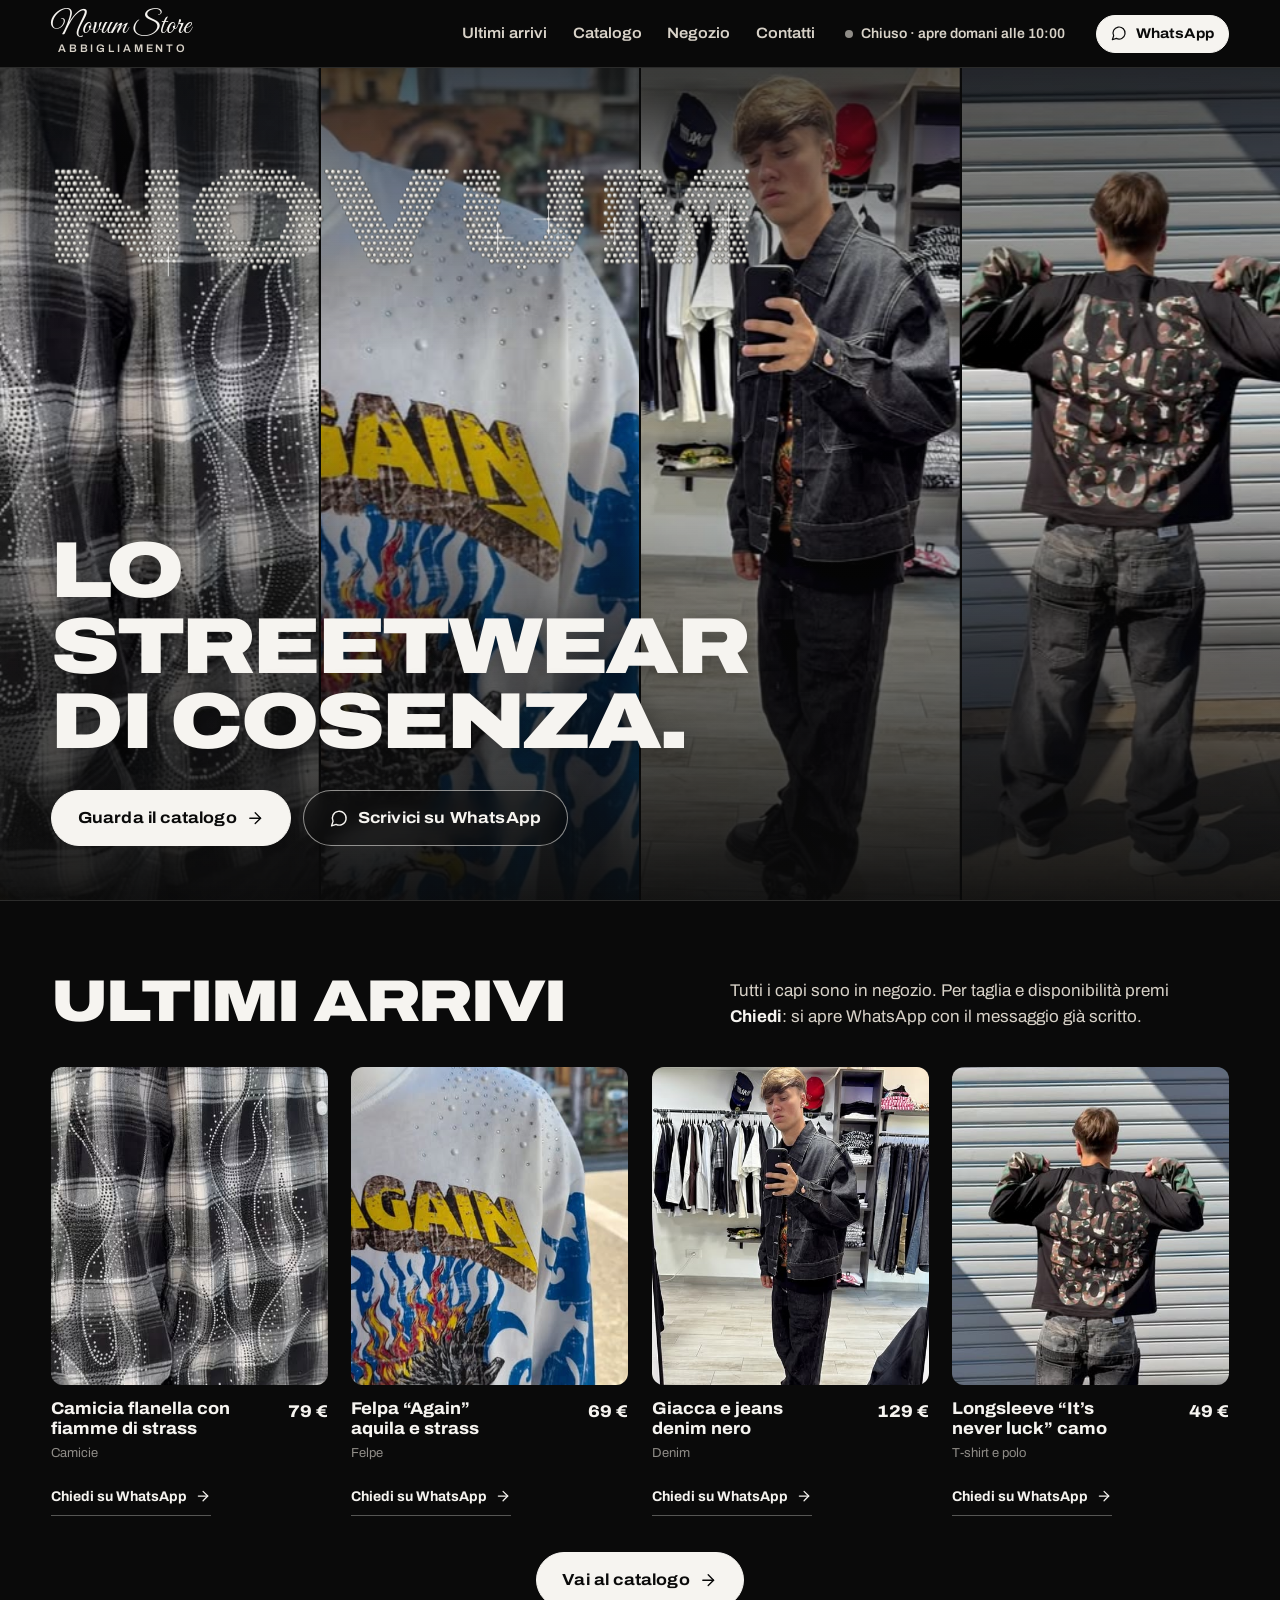
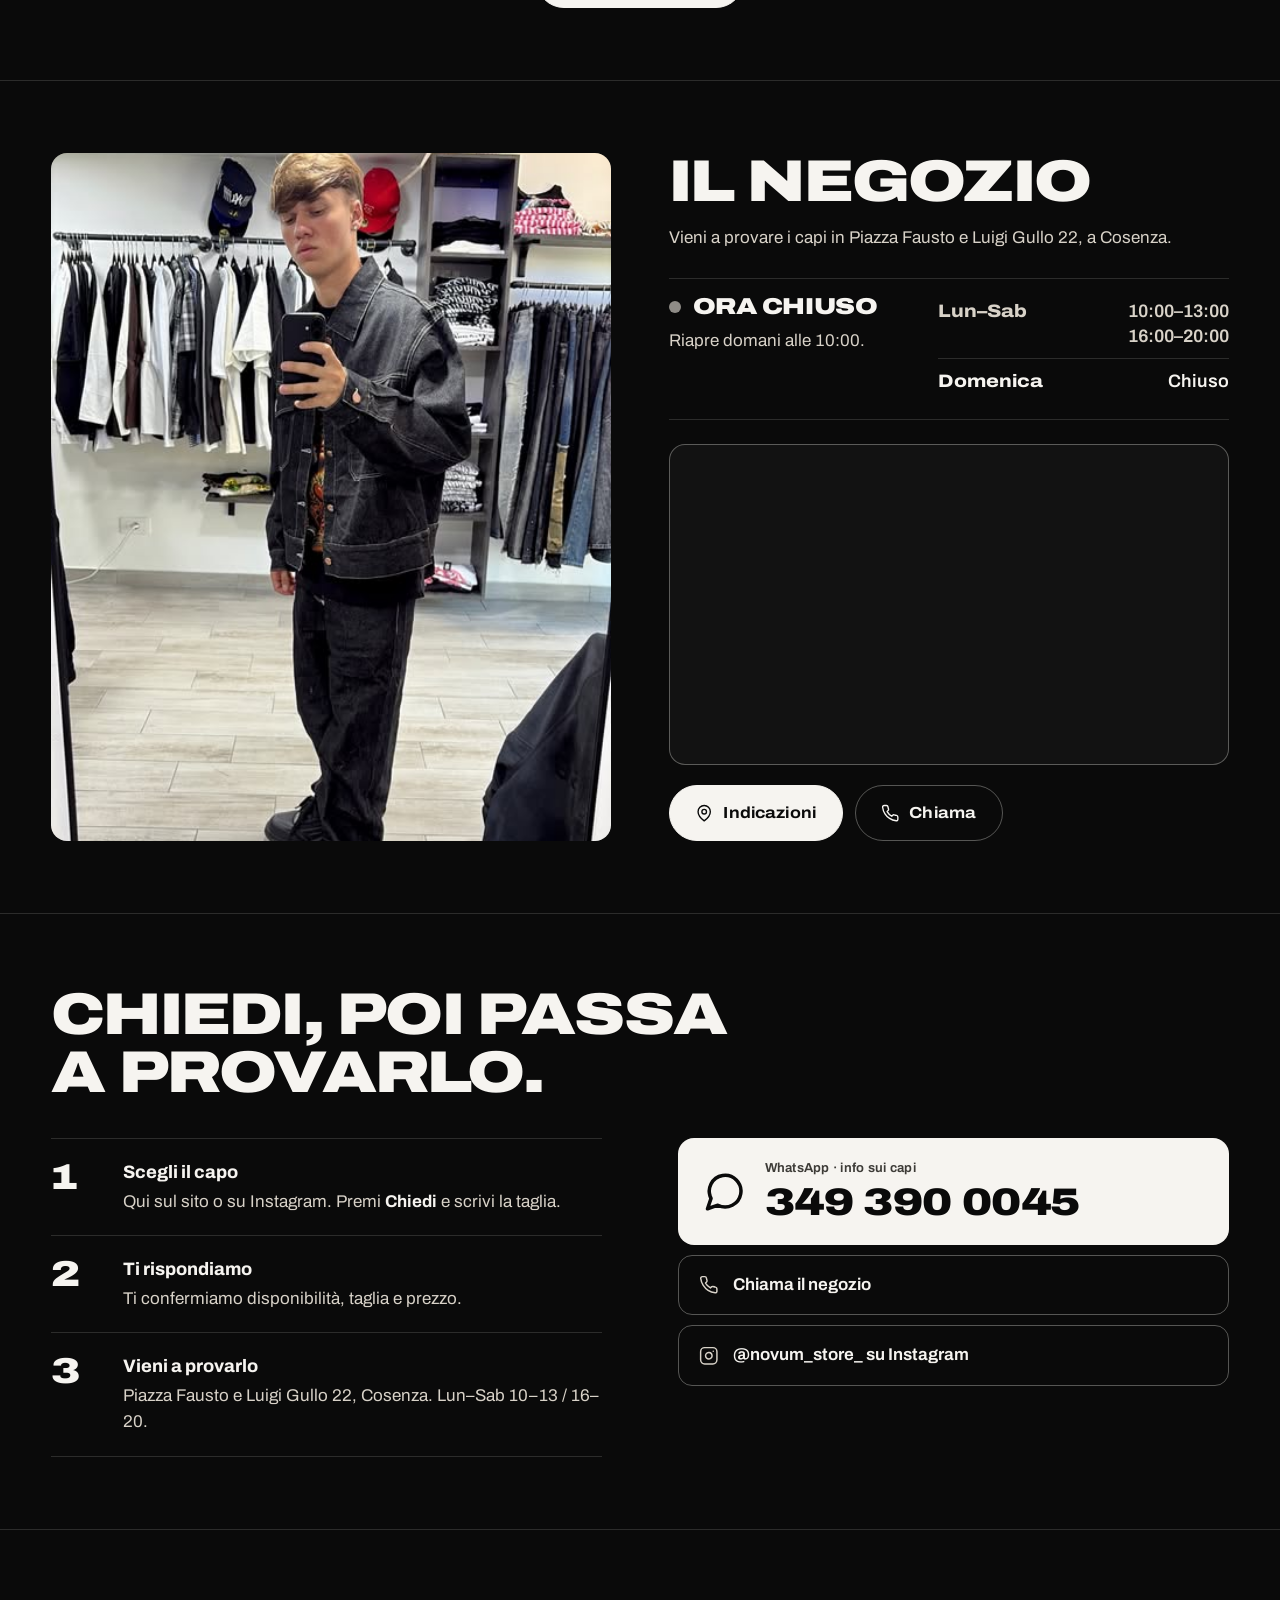
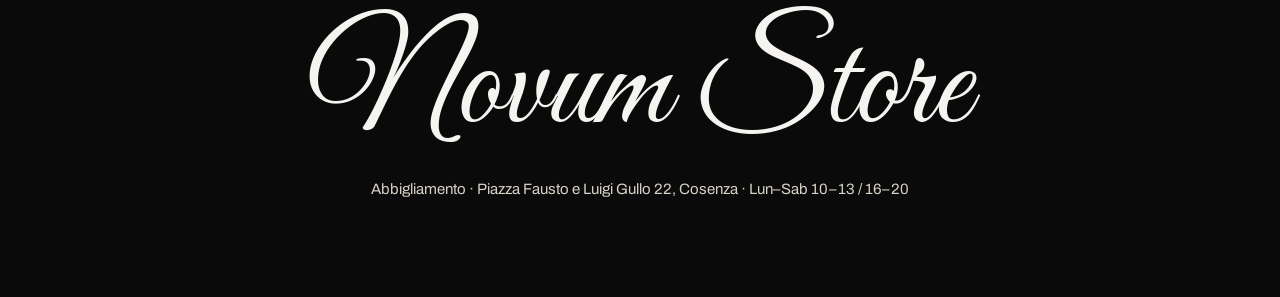
==== commit e325f3f0: "Home d'impatto con muro di capi, negozio ristrutturato, mobile semplificato - Hero a tutto schermo: " ====
--- a/index.html
+++ b/index.html
@@ -53,29 +53,21 @@
 
   <main>
     <section class="hero" id="home" aria-labelledby="hero-title">
-      <div class="hero__copy">
+      <div class="hero__wall" data-wall aria-hidden="true"></div>
+      <div class="hero__shade" aria-hidden="true"></div>
+      <div class="hero__inner">
         <div class="wordmark" data-strass>
           <canvas aria-hidden="true"></canvas>
           <span class="wordmark__fallback" aria-hidden="true">NOVUM</span>
         </div>
-        <h1 id="hero-title" class="hero__title">Lo streetwear di Cosenza, in vetrina.</h1>
-        <p class="hero__lede">Scegli il capo dal catalogo, scrivici su WhatsApp e passa a provarlo in negozio.</p>
-
-        <ul class="facts" role="list">
-          <li><svg class="ico"><use href="#i-clock"/></svg><span data-status-long>Lun–Sab 10:00–13:00 · 16:00–20:00</span></li>
-          <li><svg class="ico"><use href="#i-pin"/></svg><a href="https://www.google.com/maps/search/?api=1&query=Piazza+Fausto+e+Luigi+Gullo+22+Cosenza" target="_blank" rel="noopener">Piazza Fausto e Luigi Gullo 22, Cosenza</a></li>
-        </ul>
-
-        <div class="hero__actions">
-          <a class="btn btn--solid btn--lg tag-cta" data-wa href="https://wa.me/393493900045" target="_blank" rel="noopener">
-            <svg class="ico"><use href="#i-chat"/></svg><span>Scrivici su WhatsApp</span>
-            <svg class="tag-cta__spray" viewBox="0 0 240 24" aria-hidden="true" preserveAspectRatio="none"><path d="M4 15c26-9 48 5 74-3s46-7 70 1 52 2 88-6"/></svg>
-          </a>
-          <a class="btn btn--line btn--lg" href="catalogo.html"><span>Apri il catalogo</span><svg class="ico"><use href="#i-arrow"/></svg></a>
+        <div class="hero__copy">
+          <h1 id="hero-title" class="hero__title">Lo streetwear di Cosenza.</h1>
+          <div class="hero__actions">
+            <a class="btn btn--solid btn--lg" href="catalogo.html"><span>Guarda il catalogo</span><svg class="ico"><use href="#i-arrow"/></svg></a>
+            <a class="btn btn--glass btn--lg" data-wa href="https://wa.me/393493900045" target="_blank" rel="noopener"><svg class="ico"><use href="#i-chat"/></svg><span>Scrivici su WhatsApp</span></a>
+          </div>
         </div>
       </div>
-
-      <div class="show" data-show role="region" aria-roledescription="carosello" aria-label="Capi del catalogo"></div>
     </section>
 
     <section class="catalog" id="capi" aria-labelledby="capi-title">
@@ -84,18 +76,19 @@
         <p class="section-head__note">Tutti i capi sono in negozio. Per taglia e disponibilità premi <em>Chiedi</em>: si apre WhatsApp con il messaggio già scritto.</p>
       </div>
       <ul class="grid" role="list" data-grid></ul>
-      <div class="catalog__more"><a class="btn btn--solid btn--lg" href="catalogo.html"><span data-more-label>Vedi tutto il catalogo</span><svg class="ico"><use href="#i-arrow"/></svg></a></div>
+      <div class="catalog__more"><a class="btn btn--solid btn--lg" href="catalogo.html"><span>Vai al catalogo</span><svg class="ico"><use href="#i-arrow"/></svg></a></div>
     </section>
 
     <section class="store" id="negozio" aria-labelledby="negozio-title">
       <figure class="store__photo">
-        <img src="img/ig/ig03.jpg" alt="Interno del negozio Novum Store: pareti bianche, appendiabiti neri con camicie, scaffali con cappelli e jeans." loading="lazy" width="480" height="640">
+        <img src="img/negozio.jpg" alt="Interno del negozio Novum Store a Cosenza." loading="lazy" width="480" height="640">
       </figure>
+
       <div class="store__body">
         <h2 id="negozio-title" class="h2">Il negozio</h2>
-        <p class="store__lede">Una vetrina nera su Piazza Gullo, il logo sullo zerbino, dentro capi appesi uno per uno. Vieni a provarli.</p>
+        <p class="store__lede">Vieni a provare i capi in Piazza Fausto e Luigi Gullo 22, a Cosenza.</p>
 
-        <div class="store__info">
+        <div class="store__when">
           <div class="status-panel" data-status-panel>
             <p class="status-panel__state" data-status-big>—</p>
             <p class="status-panel__next" data-status-next></p>
@@ -106,15 +99,13 @@
           </table>
         </div>
 
-        <div class="store__where">
-          <a class="addr" href="https://www.google.com/maps/search/?api=1&query=Piazza+Fausto+e+Luigi+Gullo+22+Cosenza" target="_blank" rel="noopener">
-            <svg class="ico"><use href="#i-pin"/></svg>
-            <span><strong>Piazza Fausto e Luigi Gullo 22</strong><br>87100 Cosenza · Apri in Maps</span>
-            <svg class="ico addr__go"><use href="#i-arrow"/></svg>
-          </a>
-          <div class="store__map">
-            <iframe title="Mappa: Novum Store, Piazza Fausto e Luigi Gullo 22, Cosenza" loading="lazy" referrerpolicy="no-referrer-when-downgrade" src="https://maps.google.com/maps?q=Piazza%20Fausto%20e%20Luigi%20Gullo%2022%2C%20Cosenza&z=16&output=embed"></iframe>
-          </div>
+        <div class="store__map">
+          <iframe title="Mappa: Novum Store, Piazza Fausto e Luigi Gullo 22, Cosenza" loading="lazy" referrerpolicy="no-referrer-when-downgrade" src="https://maps.google.com/maps?q=Piazza%20Fausto%20e%20Luigi%20Gullo%2022%2C%20Cosenza&z=16&output=embed"></iframe>
+        </div>
+
+        <div class="store__actions">
+          <a class="btn btn--solid btn--lg" href="https://www.google.com/maps/dir/?api=1&destination=Piazza+Fausto+e+Luigi+Gullo+22+Cosenza" target="_blank" rel="noopener"><svg class="ico"><use href="#i-pin"/></svg><span>Indicazioni</span></a>
+          <a class="btn btn--line btn--lg" href="tel:+393493900045"><svg class="ico"><use href="#i-phone"/></svg><span>Chiama</span></a>
         </div>
       </div>
     </section>
--- a/styles.css
+++ b/styles.css
@@ -132,18 +132,36 @@
 .is-open [data-status-text] { color: var(--paper); }
 @keyframes pulse { 0% { box-shadow: 0 0 0 0 rgb(246 244 240 / 0.55); } 70%, 100% { box-shadow: 0 0 0 9px rgb(246 244 240 / 0); } }
 
-/* ---------- Hero ---------- */
+/* ---------- Hero: muro di capi ---------- */
 .hero {
+  position: relative; isolation: isolate; overflow: hidden;
+  height: var(--fold); min-height: 540px;
+  background: var(--ink);
+}
+.hero__wall { --cols: 4; position: absolute; inset: 0; display: grid; grid-template-columns: repeat(var(--cols), minmax(0, 1fr)); gap: 2px; background: var(--ink); }
+.wall__col { position: relative; display: block; overflow: hidden; background: var(--ink-3); cursor: pointer; }
+.wall__img { position: absolute; inset: 0; width: 100%; height: 100%; object-fit: cover; transform-origin: 50% 40%; transition: filter 400ms var(--ease-out); }
+.wall__img.is-still { animation: wall-zoom 9s var(--ease-out) both; }
+.wall__img.is-in { z-index: 1; animation: wall-wipe 1100ms cubic-bezier(0.76, 0, 0.24, 1) both, wall-zoom 9s var(--ease-out) both; }
+.wall__col:hover .wall__img { filter: brightness(1.15); }
+@keyframes wall-wipe { from { clip-path: inset(100% 0 0 0); } to { clip-path: inset(0 0 0 0); } }
+@keyframes wall-zoom { from { transform: scale(1.1); } to { transform: scale(1); } }
+.hero__shade {
+  position: absolute; inset: 0; z-index: 1; pointer-events: none;
+  background:
+    linear-gradient(to bottom, rgb(10 10 10 / 0.7) 0%, rgb(10 10 10 / 0) 34%),
+    linear-gradient(to top, rgb(10 10 10 / 0.94) 0%, rgb(10 10 10 / 0.55) 30%, rgb(10 10 10 / 0) 60%);
+}
+.hero__inner {
+  position: relative; z-index: 2; height: 100%;
   max-width: var(--maxw); margin: 0 auto;
-  display: grid; grid-template-columns: minmax(0, 1.25fr) minmax(0, 1fr);
-  gap: clamp(32px, 5vw, 88px);
-  align-items: center;
-  padding: clamp(16px, 4svh, 56px) var(--gutter) clamp(24px, 5svh, 72px);
-  min-height: var(--fold);
-}
-.hero__copy { min-width: 0; }
-
-.wordmark { position: relative; width: min(100%, calc(19svh * 3.35)); aspect-ratio: 3.35 / 1; margin-left: -0.5%; touch-action: pan-y; }
+  padding: clamp(20px, 4.5svh, 56px) var(--gutter) clamp(28px, 6svh, 72px);
+  display: flex; flex-direction: column; justify-content: space-between; gap: 24px;
+  pointer-events: none;
+}
+.hero__inner a, .hero__inner button, .hero__inner .wordmark { pointer-events: auto; }
+
+.wordmark { position: relative; width: min(100%, calc(24svh * 3.35)); aspect-ratio: 3.35 / 1; margin-left: -0.5%; touch-action: pan-y; }
 .wordmark canvas { position: absolute; inset: 0; width: 100%; height: 100%; display: block; }
 .wordmark__fallback {
   position: absolute; inset: 0; display: grid; place-items: center start;
@@ -151,54 +169,18 @@
 }
 .wordmark.is-live .wordmark__fallback { visibility: hidden; }
 
-.hero__sub { margin: 4px 0 0; font-size: 0.75rem; font-weight: 600; letter-spacing: 0.34em; text-transform: uppercase; color: var(--oak); }
+.hero__copy { display: grid; gap: clamp(18px, 3.4svh, 32px); }
 .hero__title {
-  margin: clamp(14px, 3svh, 32px) 0 0;
-  max-width: 17ch;
-  font-size: clamp(2rem, min(3.9vw, 6.6svh), 3.75rem);
-  line-height: 1.02;
-  font-weight: 850;
-  font-variation-settings: "wdth" 118;
-  letter-spacing: -0.025em;
-  text-wrap: balance;
-}
-.hero__lede { margin: clamp(12px, 2.2svh, 20px) 0 0; max-width: 46ch; color: var(--oak); font-size: clamp(1rem, 1.2vw, 1.125rem); text-wrap: pretty; }
-
-.facts { list-style: none; margin: clamp(14px, 2.6svh, 24px) 0 0; padding: 0; display: grid; gap: 10px; font-size: 0.9375rem; font-variant-numeric: tabular-nums; }
-.facts li { display: flex; align-items: center; gap: 10px; color: var(--paper); }
-.facts .ico { color: var(--oak); }
-.facts a { text-decoration: none; border-bottom: 1px solid var(--line-strong); }
-.facts a:hover { border-color: var(--paper); }
-
-.hero__actions { display: flex; flex-wrap: wrap; gap: 14px 12px; margin-top: clamp(18px, 3.4svh, 32px); }
-
-/* ---------- Vetrina che ruota ---------- */
-.show {
-  position: relative; justify-self: end;
-  width: min(100%, calc((var(--fold) - 2 * clamp(20px, 4.5svh, 64px)) * 9 / 16), 460px);
-  aspect-ratio: 9 / 16;
-  display: flex; flex-direction: column;
-  border-radius: 18px; overflow: hidden;
-  background: var(--ink-3);
-  box-shadow: 0 0 0 1px var(--line);
-}
-.show__slides { position: relative; flex: 1; min-height: 0; }
-.show__slide { position: absolute; inset: 0; display: block; color: inherit; text-decoration: none; opacity: 0; visibility: hidden; transition: opacity 700ms var(--ease-out), visibility 0s linear 700ms; }
-.show__slide.is-on { opacity: 1; visibility: visible; transition: opacity 700ms var(--ease-out), visibility 0s; }
-.show__slide img { width: 100%; height: 100%; object-fit: cover; }
-.show__slide::after { content: ""; position: absolute; inset: 0; background: linear-gradient(to top, rgb(0 0 0 / 0.78), rgb(0 0 0 / 0) 42%); pointer-events: none; }
-.show__slide:focus-visible { outline-offset: -4px; }
-.show__cap { position: absolute; left: 18px; right: 18px; bottom: 16px; z-index: 1; display: grid; gap: 6px; }
-.show__cat { font-size: 0.75rem; font-weight: 600; letter-spacing: 0.12em; text-transform: uppercase; color: var(--oak); }
-.show__name { font-size: clamp(1.3rem, 2vw, 1.7rem); line-height: 1.02; font-weight: 900; font-variation-settings: "wdth" 122; text-transform: uppercase; letter-spacing: -0.01em; text-shadow: 0 2px 10px rgb(0 0 0 / 0.5); text-wrap: balance; }
-.show__price { font-size: 1.2rem; font-weight: 800; font-variation-settings: "wdth" 110; font-variant-numeric: tabular-nums; }
-.show__bar { display: flex; align-items: center; justify-content: space-between; gap: 12px; padding: 10px 10px 10px 18px; background: var(--ink-2); border-top: 1px solid var(--line); }
-.show__count { font-size: 0.875rem; font-weight: 600; color: var(--oak); font-variant-numeric: tabular-nums; }
-.show__ctrls { display: flex; gap: 8px; }
-.show__btn { display: grid; place-items: center; width: 40px; height: 40px; border-radius: 50%; border: 1px solid var(--line-strong); background: transparent; color: var(--paper); cursor: pointer; }
-.show__btn:hover { border-color: var(--paper); background: rgb(246 244 240 / 0.06); }
-.show__btn .ico { width: 18px; height: 18px; }
-@media (prefers-reduced-motion: reduce) { .show__slide, .show__slide.is-on { transition: none; } }
+  margin: 0; max-width: 12ch;
+  font-size: clamp(2.6rem, min(6.2vw, 10svh), 6rem);
+  line-height: 0.95; font-weight: 900; font-variation-settings: "wdth" 122;
+  letter-spacing: -0.03em; text-transform: uppercase; text-wrap: balance;
+  text-shadow: 0 2px 24px rgb(0 0 0 / 0.35);
+}
+.hero__actions { display: flex; flex-wrap: wrap; gap: 12px; }
+.btn--glass { background: rgb(10 10 10 / 0.35); color: var(--paper); border-color: rgb(246 244 240 / 0.55); backdrop-filter: blur(8px); -webkit-backdrop-filter: blur(8px); }
+.btn--glass:hover { background: rgb(10 10 10 / 0.55); border-color: var(--paper); }
+@media (prefers-reduced-motion: reduce) { .wall__img.is-still, .wall__img.is-in { animation: none; } }
 
 .price { display: inline-flex; align-items: baseline; gap: 8px; font-weight: 800; font-size: 1.25rem; font-variant-numeric: tabular-nums; font-variation-settings: "wdth" 110; }
 .price__demo { font-size: 0.625rem; font-weight: 700; letter-spacing: 0.12em; text-transform: uppercase; padding: 3px 6px 2px; border: 1px solid currentColor; border-radius: 4px; opacity: 0.75; translate: 0 -2px; }
@@ -247,7 +229,7 @@
 .item__body { display: grid; grid-template-columns: 1fr auto; gap: 4px 12px; align-items: start; margin-top: 14px; }
 .item__name { margin: 0; font-size: 1.0625rem; line-height: 1.2; font-weight: 750; font-variation-settings: "wdth" 106; text-wrap: balance; }
 .item__cat { margin: 0; grid-column: 1; font-size: 0.8125rem; color: var(--concrete); }
-.item .price { grid-column: 2; grid-row: 1; font-size: 1.0625rem; }
+.item .price { align-self: start; margin: 0; grid-column: 2; grid-row: 1; font-size: 1.0625rem; }
 .item .price__demo { display: none; }
 .item__ask {
   grid-column: 1 / -1; justify-self: start; margin-top: 10px;
@@ -265,40 +247,37 @@
   padding: var(--sec-pad) var(--gutter);
   border-top: 1px solid var(--line);
   display: grid;
-  grid-template-columns: minmax(0, 0.8fr) minmax(0, 1.2fr);
-  gap: clamp(24px, 4vw, 64px);
+  grid-template-columns: minmax(0, 1fr) minmax(0, 1fr);
+  gap: clamp(28px, 4.5vw, 72px);
   align-items: stretch;
 }
-.store__photo { margin: 0; overflow: hidden; border-radius: 14px; background: var(--ink-3); min-height: 420px; max-height: min(calc(var(--fold) - 2 * var(--sec-pad)), 720px); }
-.store__photo img { width: 100%; height: 100%; object-fit: cover; }
-.store__body { display: flex; flex-direction: column; min-width: 0; }
-.store__info { display: grid; grid-template-columns: minmax(0, 1fr) minmax(0, 1.2fr); gap: 8px 32px; align-items: start; margin-top: clamp(16px, 3svh, 28px); }
-.store__info .status-panel { margin: 0; }
-.store__info .hours { margin: 0; }
-.store__where { display: grid; grid-template-columns: minmax(0, 1fr) minmax(0, 1.2fr); gap: 16px 32px; align-items: stretch; margin-top: clamp(20px, 3.5svh, 32px); }
-.store__where .addr { margin: 0; max-width: none; align-self: start; }
-.store__map { height: clamp(150px, 24svh, 240px); border-radius: 14px; overflow: hidden; border: 1px solid var(--line); background: var(--ink-2); }
-.store__map iframe { width: 100%; height: 100%; border: 0; filter: grayscale(1) invert(0.92) contrast(0.92) brightness(0.95); }
-
-.store__lede { margin: clamp(10px, 2svh, 20px) 0 0; max-width: 46ch; color: var(--oak); font-size: 1.125rem; }
-.status-panel { margin-top: 32px; padding: 16px 0; border-top: 1px solid var(--line); border-bottom: 1px solid var(--line); }
-.status-panel__state { margin: 0; font-size: clamp(1.6rem, 2.6vw, 2.25rem); line-height: 1; font-weight: 900; font-variation-settings: "wdth" 122; text-transform: uppercase; letter-spacing: -0.02em; display: flex; align-items: center; gap: 14px; }
+.store__photo { margin: 0; overflow: hidden; border-radius: 16px; background: var(--ink-3); height: clamp(360px, calc(var(--fold) - 2 * var(--sec-pad)), 760px); }
+.store__photo img { width: 100%; height: 100%; object-fit: cover; object-position: 50% 30%; }
+
+.store__body { display: flex; flex-direction: column; min-width: 0; min-height: 0; }
+.store__lede { margin: clamp(8px, 1.6svh, 14px) 0 0; color: var(--oak); font-size: 1.0625rem; }
+
+.store__when { display: grid; grid-template-columns: minmax(0, 0.9fr) minmax(0, 1.1fr); gap: 12px 32px; align-items: start; margin-top: clamp(16px, 3svh, 28px); padding: 16px 0; border-top: 1px solid var(--line); border-bottom: 1px solid var(--line); }
+.status-panel { margin: 0; }
+.status-panel__state { margin: 0; white-space: nowrap; font-size: clamp(1.25rem, 1.8vw, 1.7rem); line-height: 1; font-weight: 900; font-variation-settings: "wdth" 122; text-transform: uppercase; letter-spacing: -0.02em; display: flex; align-items: center; gap: 12px; }
 .status-panel__state::before { content: ""; width: 12px; height: 12px; border-radius: 50%; background: var(--concrete); flex: none; }
 .is-open .status-panel__state::before { background: var(--paper); animation: pulse 2.2s var(--ease-out) infinite; }
 .status-panel__next { margin: 10px 0 0; color: var(--oak); font-variant-numeric: tabular-nums; }
 
-.hours { width: 100%; margin-top: 20px; border-collapse: collapse; font-variant-numeric: tabular-nums; font-size: 0.9375rem; }
-.hours th, .hours td { padding: 10px 0; text-align: left; vertical-align: top; border-bottom: 1px solid var(--line); font-weight: 500; color: var(--oak); }
-.hours th { white-space: nowrap; padding-right: 16px; }
+.hours { width: 100%; border-collapse: collapse; font-variant-numeric: tabular-nums; font-size: 1.125rem; }
+.hours th, .hours td { padding: 4px 0 10px; text-align: left; vertical-align: top; font-weight: 600; color: var(--paper); line-height: 1.35; }
+.hours tr + tr th, .hours tr + tr td { padding-top: 10px; border-top: 1px solid var(--line); }
+.hours th { white-space: nowrap; padding-right: 20px; font-weight: 800; font-variation-settings: "wdth" 115; }
 .hours td { text-align: right; }
-.hours tr.is-today th, .hours tr.is-today td { color: var(--paper); font-weight: 750; }
-
-.addr { display: flex; align-items: center; gap: 14px; margin-top: 24px; padding: 16px 18px; border: 1px solid var(--line-strong); border-radius: 14px; text-decoration: none; line-height: 1.35; max-width: 440px; transition: border-color 160ms var(--ease-out), background-color 160ms var(--ease-out); }
-.addr span { flex: 1; color: var(--oak); font-size: 0.9375rem; }
-.addr strong { color: var(--paper); font-weight: 700; }
-.addr:hover { border-color: var(--paper); background: rgb(246 244 240 / 0.04); }
-.addr__go { transition: transform 200ms var(--ease-out); }
-.addr:hover .addr__go { transform: translateX(3px); }
+.hours tr:not(.is-today) th, .hours tr:not(.is-today) td { color: var(--oak); }
+
+.store__map {
+  position: relative; flex: 1 1 auto; min-height: clamp(170px, 26svh, 260px); margin-top: clamp(16px, 3svh, 24px);
+  border-radius: 16px; overflow: hidden;
+  border: 1px solid var(--line-strong); background: var(--ink-2);
+}
+.store__map iframe { position: absolute; inset: 0; width: 100%; height: 100%; border: 0; filter: grayscale(1) invert(0.9) contrast(0.95); }
+.store__actions { display: flex; flex-wrap: wrap; gap: 12px; margin-top: clamp(14px, 2.6svh, 20px); }
 
 /* ---------- Shipping / contacts ---------- */
 .ship { max-width: var(--maxw); margin: 0 auto; padding: var(--sec-pad) var(--gutter); border-top: 1px solid var(--line); display: grid; grid-template-columns: minmax(0, 1fr) minmax(0, 1fr); gap: clamp(24px, 4svh, 56px) clamp(32px, 6vw, 96px); }
@@ -368,41 +347,49 @@
 /* ---------- Responsive ---------- */
 @media (max-width: 1080px) {
   .bar__nav { display: none; }
+  .hero__wall { --cols: 2; }
   .grid { grid-template-columns: repeat(2, minmax(0, 1fr)); }
 }
 @media (max-width: 900px) {
   :root { --bar-h: 60px; }
-  .hero { grid-template-columns: 1fr; min-height: 0; gap: 0; padding-top: 20px; }
-  .wordmark { width: 100%; }
-  .hero__title { font-size: clamp(2rem, 8.4vw, 3.4rem); }
-  .hero__copy { display: contents; }
-  .hero__copy > * { order: 3; }
-  .hero__copy > .wordmark { order: 0; }
-  .hero__copy > .hero__title { order: 1; }
-  .show { order: 2; margin-top: 24px; justify-self: center; width: min(100%, 420px); aspect-ratio: 4 / 5.6; }
-  .hero__title { max-width: 20ch; }
   .section-head { grid-template-columns: 1fr; }
   .store { grid-template-columns: 1fr; }
-  .store__photo { height: auto; min-height: 0; aspect-ratio: 4 / 3; }
-  .store__info, .store__where { grid-template-columns: 1fr; }
+  .store__photo { height: auto; aspect-ratio: 4 / 5; max-height: 70svh; }
+  .store__map { flex: none; height: clamp(300px, 70vw, 440px); }
   .item__media { max-height: none; min-height: 0; }
   .card__media { max-height: none; min-height: 0; }
   .ship { grid-template-columns: 1fr; }
 }
 @media (max-width: 640px) {
+  .hero__wall { --cols: 1; }
+  .hero { min-height: 480px; }
+  .hero__inner { padding-bottom: 28px; }
+  .wordmark { width: 100%; }
+  .hero { height: calc(var(--fold) - 64px); }
+  .hero__title { font-size: clamp(2rem, 9.6vw, 2.8rem); font-variation-settings: "wdth" 112; max-width: none; }
+  .hero__actions .btn { flex: 1 1 100%; }
+  .hero__actions .btn--glass { display: none; }
+  .hero__inner { padding-top: 20px; }
+  /* telefono: meno ripetizioni, solo l'essenziale */
+  .section-head__note, .item__cat, .item__ask { display: none; }
+  .item__body { margin-top: 10px; gap: 2px; }
+  .catalog__more .btn { width: 100%; }
+  .store__photo { aspect-ratio: 16 / 11; max-height: none; }
+  .store__lede { font-size: 1rem; }
+  .store__map { height: 280px; }
+  .store__actions { display: none; }
+  .ship .steps { display: none; }
+  .ship { gap: 24px; }
+  .contact__big { padding: 20px; font-size: 1.75rem; }
+  .store__actions .btn { flex: 1 1 0; }
+  .store__when { grid-template-columns: 1fr; }
   body { font-size: 1rem; padding-bottom: calc(76px + env(safe-area-inset-bottom)); }
   .bar { gap: 12px; }
   .bar__cta { display: none; }
   .status { font-size: 0.8125rem; }
   .brand__script { font-size: 1.65rem; }
   .hero__actions .btn { flex: 1 1 100%; }
-  .hero__actions .tag-cta { display: none; }
-  .hero__actions .btn--line { background: var(--paper); color: var(--ink); border-color: var(--paper); }
-  .hero__lede { margin-top: 20px; }
-  .store__photo { aspect-ratio: 4 / 5; }
-  .store__photo img { object-position: 50% 15%; }
   .status-panel__state { font-size: 1.5rem; }
-  .hero__sub { letter-spacing: 0.26em; }
   .grid { gap: 28px 12px; }
   .item__body { grid-template-columns: 1fr; }
   .item .price { grid-column: 1; grid-row: auto; }
@@ -426,11 +413,6 @@
   .status [data-status-text] { max-width: 120px; overflow: hidden; text-overflow: ellipsis; }
 }
 
-@media (min-width: 901px) and (max-height: 760px) {
-  .facts { display: flex; flex-wrap: wrap; gap: 8px 24px; }
-  .hero__lede { font-size: 0.975rem; }
-  .hero__actions .btn--lg { --h: 50px; }
-}
 
 @media (prefers-reduced-motion: reduce) {
   *, *::before, *::after { animation-duration: 1ms !important; animation-iteration-count: 1 !important; transition-duration: 1ms !important; }
@@ -648,3 +630,12 @@
 
 .cat-empty { grid-column: 1 / -1; padding: 48px 8px; font-size: 0.875rem; color: var(--concrete); }
 .cat-empty a { color: var(--paper); }
+
+/* schermi bassi (portatili): la sezione negozio resta in una schermata */
+@media (min-width: 901px) and (max-height: 720px) {
+  .store .h2 { font-size: clamp(2rem, 6svh, 2.75rem); }
+  .store__when { padding: 10px 0; margin-top: 12px; }
+  .store__map { min-height: 150px; margin-top: 12px; }
+  .store__actions { margin-top: 12px; }
+  .store__actions .btn--lg { --h: 48px; }
+}
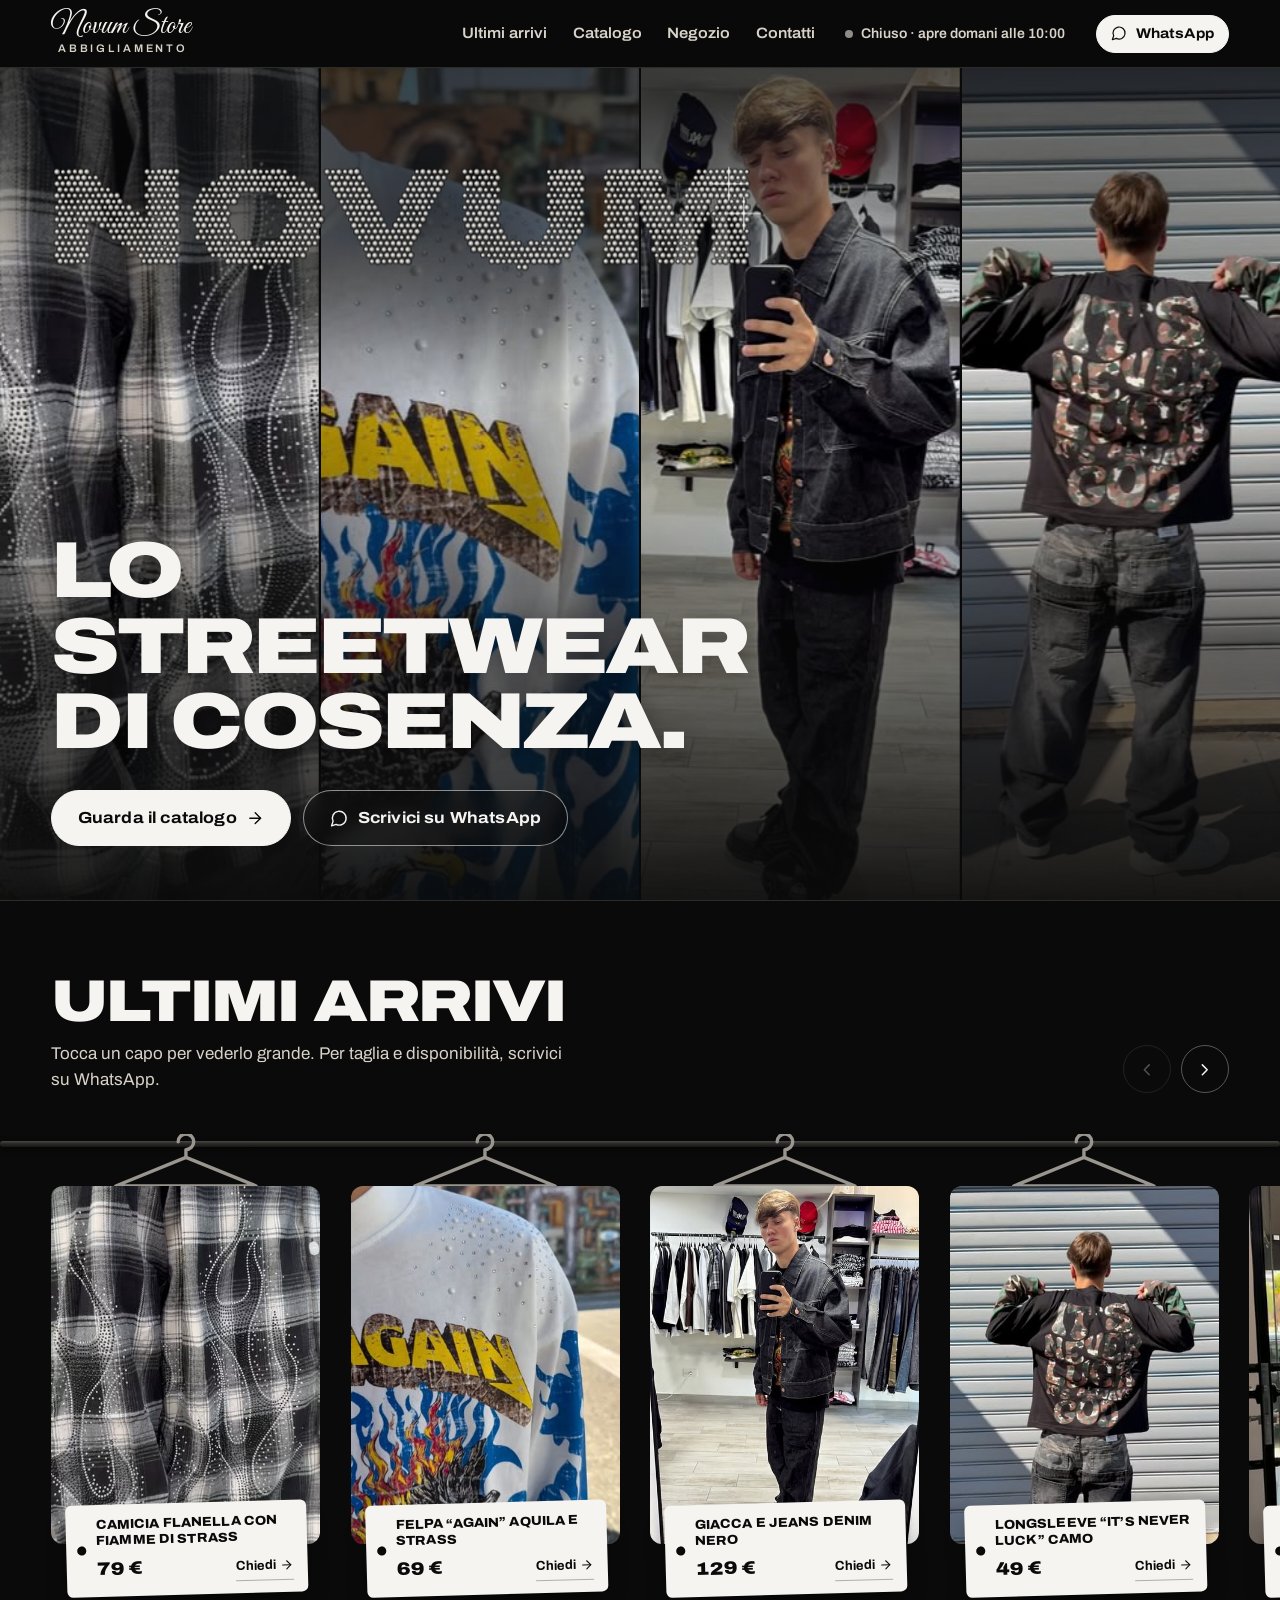
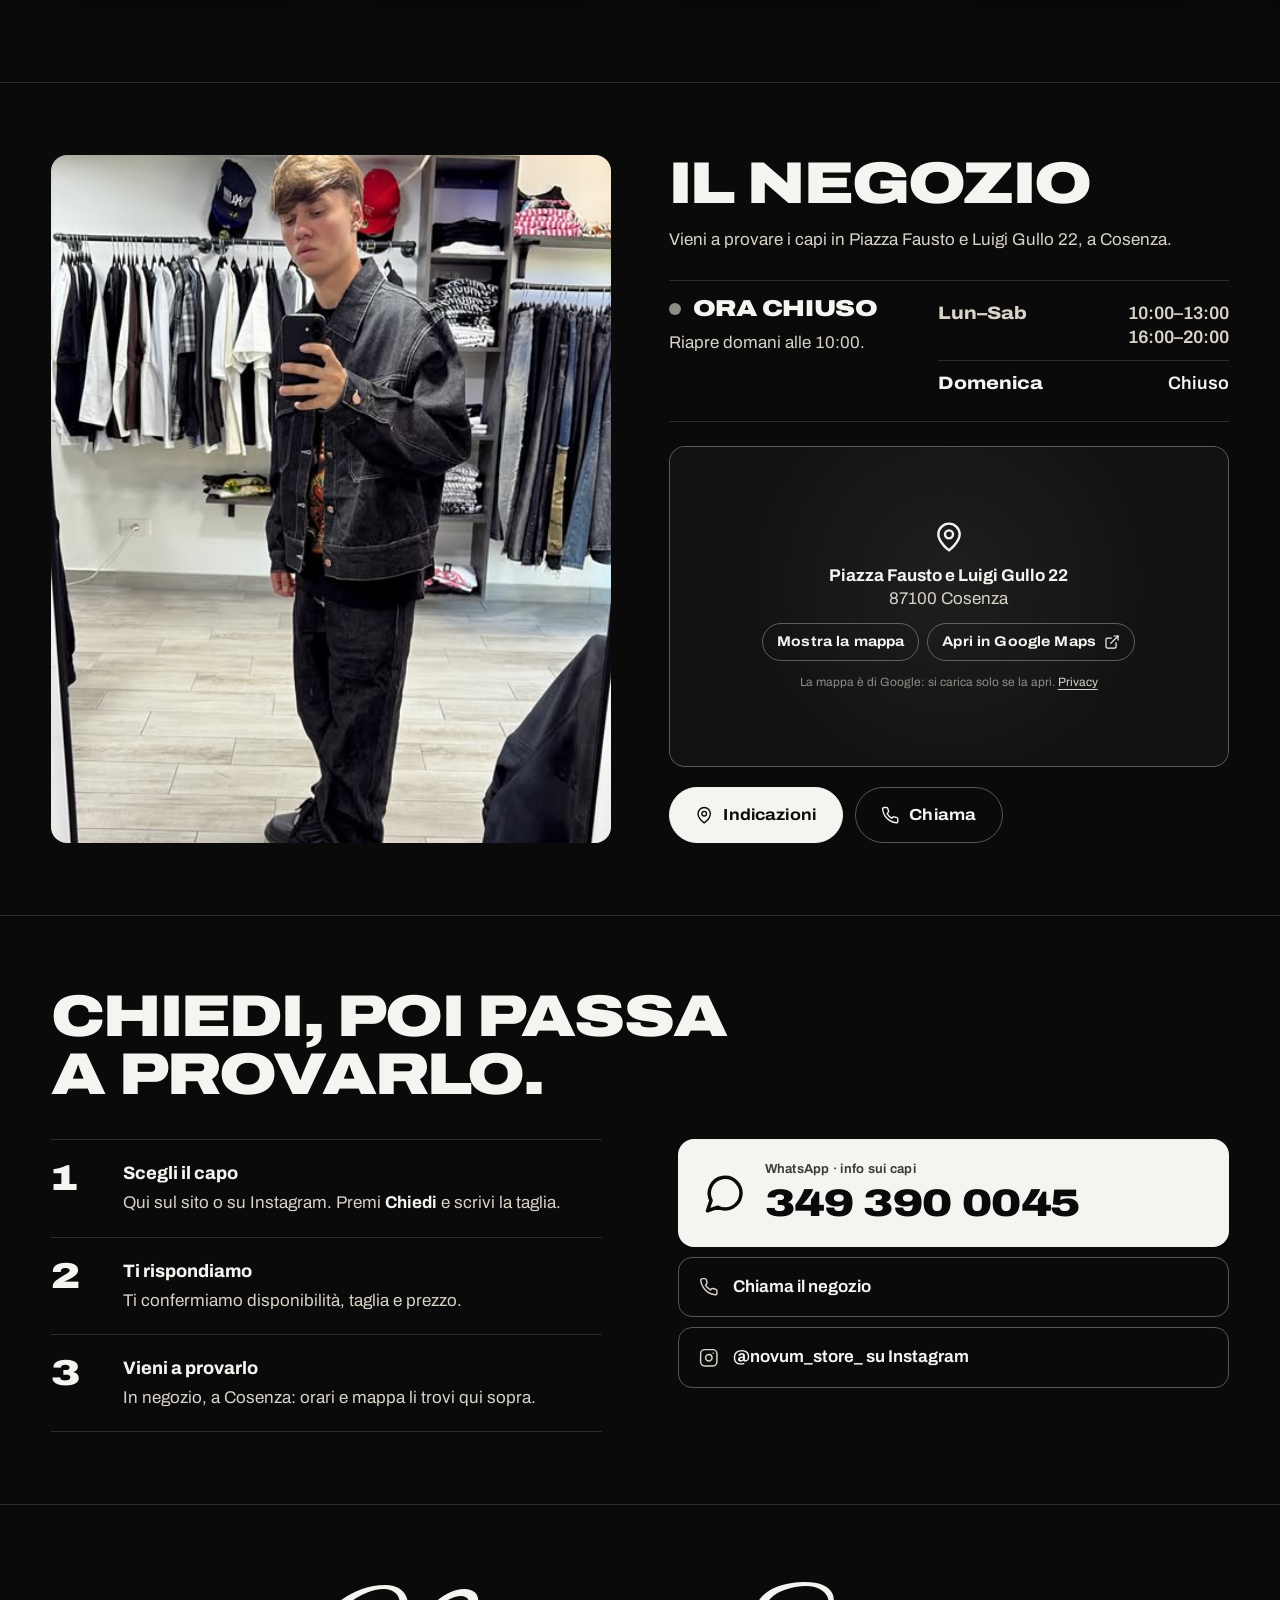
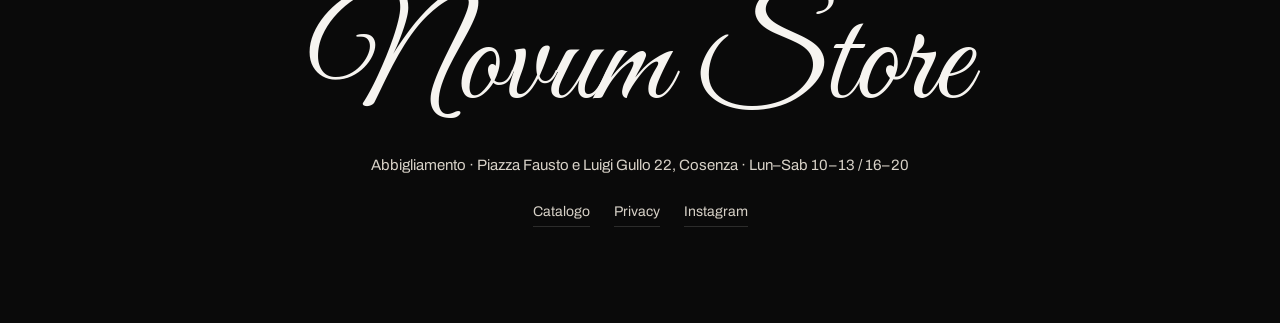
==== commit 25079116: "Revisione completa: capi appesi, menu mobile, privacy, anteprime e prestazioni - Ultimi arrivi: capi" ====
--- a/index.html
+++ b/index.html
@@ -6,33 +6,61 @@
   <title>Novum Store · Abbigliamento streetwear a Cosenza</title>
   <meta name="description" content="Novum Store Abbigliamento: streetwear a Cosenza, in Piazza Fausto e Luigi Gullo 22. Guarda il catalogo e chiedi taglie e disponibilità su WhatsApp.">
   <meta name="theme-color" content="#0a0a0a">
-  <meta property="og:title" content="Novum Store · Abbigliamento">
-  <meta property="og:description" content="Streetwear a Cosenza. Guarda i capi e chiedi su WhatsApp.">
-  <meta property="og:image" content="img/ig/ig01.jpg">
-  <link rel="icon" href="img/ig/logo.jpg">
-  <link rel="preconnect" href="https://fonts.googleapis.com">
-  <link rel="preconnect" href="https://fonts.gstatic.com" crossorigin>
-  <link href="https://fonts.googleapis.com/css2?family=Archivo:ital,wdth,wght@0,62..125,100..900;1,62..125,400..800&family=Great+Vibes&display=swap" rel="stylesheet">
+  <link rel="canonical" href="https://novumstore-smoky.vercel.app/">
+  <meta property="og:type" content="website">
+  <meta property="og:locale" content="it_IT">
+  <meta property="og:site_name" content="Novum Store">
+  <meta property="og:url" content="https://novumstore-smoky.vercel.app/">
+  <meta property="og:title" content="Novum Store · Streetwear a Cosenza">
+  <meta property="og:description" content="Guarda i capi e chiedi taglie e disponibilità su WhatsApp. Piazza Fausto e Luigi Gullo 22, Cosenza.">
+  <meta property="og:image" content="https://novumstore-smoky.vercel.app/img/og.jpg">
+  <meta property="og:image:width" content="1200">
+  <meta property="og:image:height" content="630">
+  <meta name="twitter:card" content="summary_large_image">
+  <link rel="icon" href="img/icon-64.png" type="image/png">
+  <link rel="apple-touch-icon" href="img/icon-180.png">
+  <link rel="preload" href="fonts/archivo-latin.woff2" as="font" type="font/woff2" crossorigin>
   <link rel="stylesheet" href="styles.css">
+  <script type="application/ld+json">
+  {
+    "@context": "https://schema.org",
+    "@type": "ClothingStore",
+    "name": "Novum Store Abbigliamento",
+    "url": "https://novumstore-smoky.vercel.app/",
+    "image": "https://novumstore-smoky.vercel.app/img/og.jpg",
+    "telephone": "+39 349 390 0045",
+    "address": {
+      "@type": "PostalAddress",
+      "streetAddress": "Piazza Fausto e Luigi Gullo 22",
+      "addressLocality": "Cosenza",
+      "postalCode": "87100",
+      "addressRegion": "CS",
+      "addressCountry": "IT"
+    },
+    "openingHoursSpecification": [
+      { "@type": "OpeningHoursSpecification", "dayOfWeek": ["Monday","Tuesday","Wednesday","Thursday","Friday","Saturday"], "opens": "10:00", "closes": "13:00" },
+      { "@type": "OpeningHoursSpecification", "dayOfWeek": ["Monday","Tuesday","Wednesday","Thursday","Friday","Saturday"], "opens": "16:00", "closes": "20:00" }
+    ],
+    "sameAs": ["https://www.instagram.com/novum_store_/"]
+  }
+  </script>
 </head>
 <body>
   <svg width="0" height="0" style="position:absolute" aria-hidden="true">
     <symbol id="i-chat" viewBox="0 0 24 24"><path d="M7.9 20A9 9 0 1 0 4 16.1L2 22Z"/></symbol>
     <symbol id="i-pin" viewBox="0 0 24 24"><path d="M20 10c0 6-8 12-8 12s-8-6-8-12a8 8 0 0 1 16 0Z"/><circle cx="12" cy="10" r="3"/></symbol>
-    <symbol id="i-clock" viewBox="0 0 24 24"><circle cx="12" cy="12" r="10"/><path d="M12 6v6l4 2"/></symbol>
     <symbol id="i-ig" viewBox="0 0 24 24"><rect x="2" y="2" width="20" height="20" rx="5"/><path d="M16 11.4A4 4 0 1 1 12.6 8 4 4 0 0 1 16 11.4Z"/><path d="M17.5 6.5h.01"/></symbol>
     <symbol id="i-phone" viewBox="0 0 24 24"><path d="M22 16.9v3a2 2 0 0 1-2.2 2 19.8 19.8 0 0 1-8.6-3.1 19.5 19.5 0 0 1-6-6A19.8 19.8 0 0 1 2.1 4.2 2 2 0 0 1 4.1 2h3a2 2 0 0 1 2 1.7c.1 1 .4 1.9.7 2.8a2 2 0 0 1-.5 2.1L8 9.9a16 16 0 0 0 6 6l1.3-1.3a2 2 0 0 1 2.1-.4c.9.3 1.8.6 2.8.7a2 2 0 0 1 1.7 2Z"/></symbol>
     <symbol id="i-arrow" viewBox="0 0 24 24"><path d="M5 12h14"/><path d="m12 5 7 7-7 7"/></symbol>
-    <symbol id="i-pause" viewBox="0 0 24 24"><path d="M8 5v14"/><path d="M16 5v14"/></symbol>
-    <symbol id="i-play" viewBox="0 0 24 24"><path d="M7 4.5v15l12-7.5Z"/></symbol>
-    <symbol id="i-box" viewBox="0 0 24 24"><path d="M21 8 12 3 3 8v8l9 5 9-5Z"/><path d="m3 8 9 5 9-5"/><path d="M12 13v8"/></symbol>
     <symbol id="i-left" viewBox="0 0 24 24"><path d="m15 18-6-6 6-6"/></symbol>
     <symbol id="i-right" viewBox="0 0 24 24"><path d="m9 18 6-6-6-6"/></symbol>
     <symbol id="i-x" viewBox="0 0 24 24"><path d="M18 6 6 18"/><path d="m6 6 12 12"/></symbol>
+    <symbol id="i-menu" viewBox="0 0 24 24"><path d="M4 7h16"/><path d="M4 12h16"/><path d="M4 17h10"/></symbol>
+    <symbol id="i-grid" viewBox="0 0 24 24"><rect x="3" y="3" width="7" height="7" rx="1"/><rect x="14" y="3" width="7" height="7" rx="1"/><rect x="3" y="14" width="7" height="7" rx="1"/><rect x="14" y="14" width="7" height="7" rx="1"/></symbol>
+    <symbol id="i-ext" viewBox="0 0 24 24"><path d="M15 3h6v6"/><path d="M10 14 21 3"/><path d="M18 13v6a2 2 0 0 1-2 2H5a2 2 0 0 1-2-2V8a2 2 0 0 1 2-2h6"/></symbol>
   </svg>
 
   <a class="skip" href="#capi">Salta ai capi</a>
-
 
   <header class="bar" id="top">
     <a class="brand" href="#top" aria-label="Novum Store, torna su">
@@ -45,11 +73,26 @@
       <a href="#negozio">Negozio</a>
       <a href="#contatti">Contatti</a>
     </nav>
-    <p class="status" data-status aria-live="polite"><span class="status__dot" aria-hidden="true"></span><span data-status-text>Orari: lun–sab</span></p>
+    <p class="status" data-status aria-live="polite"><span class="status__dot" aria-hidden="true"></span><span class="status__long" data-status-text>Lun–Sab 10–13 · 16–20</span><span class="status__mini" data-status-mini>Lun–Sab</span></p>
     <a class="btn btn--solid btn--sm bar__cta" data-wa href="https://wa.me/393493900045" target="_blank" rel="noopener">
       <svg class="ico"><use href="#i-chat"/></svg><span>WhatsApp</span>
     </a>
+    <button type="button" class="bar__menu" data-menu-open aria-expanded="false" aria-controls="menu"><svg class="ico"><use href="#i-menu"/></svg><span>Menu</span></button>
   </header>
+
+  <nav class="menu" id="menu" data-menu aria-label="Menu" hidden>
+    <ul role="list">
+      <li><a href="#top" data-menu-link>Home</a></li>
+      <li><a href="catalogo.html" data-menu-link>Catalogo</a></li>
+      <li><a href="#capi" data-menu-link>Ultimi arrivi</a></li>
+      <li><a href="#negozio" data-menu-link>Negozio</a></li>
+      <li><a href="#contatti" data-menu-link>Contatti</a></li>
+    </ul>
+    <div class="menu__foot">
+      <p class="menu__status"><span class="status__dot" aria-hidden="true"></span><span data-status-text></span></p>
+      <a class="btn btn--solid btn--lg" data-wa href="https://wa.me/393493900045" target="_blank" rel="noopener"><svg class="ico"><use href="#i-chat"/></svg><span>Scrivici su WhatsApp</span></a>
+    </div>
+  </nav>
 
   <main>
     <section class="hero" id="home" aria-labelledby="hero-title">
@@ -70,13 +113,19 @@
       </div>
     </section>
 
-    <section class="catalog" id="capi" aria-labelledby="capi-title">
-      <div class="section-head">
+    <section class="arrivals" id="capi" aria-labelledby="capi-title">
+      <div class="arrivals__head">
         <h2 id="capi-title" class="h2">Ultimi arrivi</h2>
-        <p class="section-head__note">Tutti i capi sono in negozio. Per taglia e disponibilità premi <em>Chiedi</em>: si apre WhatsApp con il messaggio già scritto.</p>
-      </div>
-      <ul class="grid" role="list" data-grid></ul>
-      <div class="catalog__more"><a class="btn btn--solid btn--lg" href="catalogo.html"><span>Vai al catalogo</span><svg class="ico"><use href="#i-arrow"/></svg></a></div>
+        <p class="arrivals__note">Tocca un capo per vederlo grande. Per taglia e disponibilità, scrivici su WhatsApp.</p>
+        <div class="arrivals__nav" data-rail-nav>
+          <button type="button" class="round-btn" data-rail-prev aria-label="Scorri indietro"><svg class="ico"><use href="#i-left"/></svg></button>
+          <button type="button" class="round-btn" data-rail-next aria-label="Scorri avanti"><svg class="ico"><use href="#i-right"/></svg></button>
+        </div>
+      </div>
+      <div class="rail">
+        <div class="rail__bar" aria-hidden="true"></div>
+        <ul class="rail__track" role="list" data-rail tabindex="0" aria-label="Ultimi arrivi, scorri in orizzontale"></ul>
+      </div>
     </section>
 
     <section class="store" id="negozio" aria-labelledby="negozio-title">
@@ -86,7 +135,7 @@
 
       <div class="store__body">
         <h2 id="negozio-title" class="h2">Il negozio</h2>
-        <p class="store__lede">Vieni a provare i capi in Piazza Fausto e Luigi Gullo 22, a Cosenza.</p>
+        <p class="store__lede">Vieni a provare i capi in Piazza Fausto e Luigi Gullo&nbsp;22, a&nbsp;Cosenza.</p>
 
         <div class="store__when">
           <div class="status-panel" data-status-panel>
@@ -99,8 +148,16 @@
           </table>
         </div>
 
-        <div class="store__map">
-          <iframe title="Mappa: Novum Store, Piazza Fausto e Luigi Gullo 22, Cosenza" loading="lazy" referrerpolicy="no-referrer-when-downgrade" src="https://maps.google.com/maps?q=Piazza%20Fausto%20e%20Luigi%20Gullo%2022%2C%20Cosenza&z=16&output=embed"></iframe>
+        <div class="store__map" data-map>
+          <div class="map-gate">
+            <svg class="ico map-gate__pin" aria-hidden="true"><use href="#i-pin"/></svg>
+            <p class="map-gate__addr"><strong>Piazza Fausto e Luigi Gullo&nbsp;22</strong><br>87100 Cosenza</p>
+            <div class="map-gate__actions">
+              <button type="button" class="btn btn--line btn--sm" data-map-load>Mostra la mappa</button>
+              <a class="btn btn--line btn--sm" href="https://www.google.com/maps/search/?api=1&query=Piazza+Fausto+e+Luigi+Gullo+22+Cosenza" target="_blank" rel="noopener"><span>Apri in Google Maps</span><svg class="ico"><use href="#i-ext"/></svg></a>
+            </div>
+            <p class="map-gate__note">La mappa è di Google: si carica solo se la apri. <a href="privacy.html">Privacy</a></p>
+          </div>
         </div>
 
         <div class="store__actions">
@@ -115,12 +172,12 @@
       <ol class="steps">
         <li><strong>Scegli il capo</strong><span>Qui sul sito o su Instagram. Premi <em>Chiedi</em> e scrivi la taglia.</span></li>
         <li><strong>Ti rispondiamo</strong><span>Ti confermiamo disponibilità, taglia e prezzo.</span></li>
-        <li><strong>Vieni a provarlo</strong><span>Piazza Fausto e Luigi Gullo 22, Cosenza. Lun–Sab 10–13 / 16–20.</span></li>
+        <li><strong>Vieni a provarlo</strong><span>In negozio, a Cosenza: orari e mappa li trovi qui sopra.</span></li>
       </ol>
       <div class="contact">
         <a class="contact__big" data-wa href="https://wa.me/393493900045" target="_blank" rel="noopener">
           <svg class="ico"><use href="#i-chat"/></svg>
-          <span><small>WhatsApp · info sui capi</small>349 390 0045</span>
+          <span><small>WhatsApp · info sui capi</small>349&nbsp;390&nbsp;0045</span>
         </a>
         <a class="contact__row" href="tel:+393493900045"><svg class="ico"><use href="#i-phone"/></svg><span>Chiama il negozio</span></a>
         <a class="contact__row" href="https://www.instagram.com/novum_store_/" target="_blank" rel="noopener"><svg class="ico"><use href="#i-ig"/></svg><span>@novum_store_ su Instagram</span></a>
@@ -130,12 +187,14 @@
 
   <footer class="foot">
     <p class="foot__script">Novum Store</p>
-    <p class="foot__line">Abbigliamento · Piazza Fausto e Luigi Gullo 22, Cosenza · Lun–Sab 10–13 / 16–20</p>
+    <p class="foot__line">Abbigliamento · Piazza Fausto e Luigi Gullo&nbsp;22, Cosenza · <span class="nowrap">Lun–Sab 10–13 / 16–20</span></p>
+    <p class="foot__links"><a href="catalogo.html">Catalogo</a><a href="privacy.html">Privacy</a><a href="https://www.instagram.com/novum_store_/" target="_blank" rel="noopener">Instagram</a></p>
   </footer>
 
   <nav class="dock" aria-label="Azioni rapide">
-    <a class="btn btn--solid" data-wa href="https://wa.me/393493900045" target="_blank" rel="noopener"><svg class="ico"><use href="#i-chat"/></svg><span>WhatsApp</span></a>
-    <a class="btn btn--line" href="https://www.google.com/maps/search/?api=1&query=Piazza+Fausto+e+Luigi+Gullo+22+Cosenza" target="_blank" rel="noopener"><svg class="ico"><use href="#i-pin"/></svg><span>Indicazioni</span></a>
+    <a class="dock__item" href="catalogo.html"><svg class="ico"><use href="#i-grid"/></svg><span>Catalogo</span></a>
+    <a class="dock__item dock__item--main" data-wa href="https://wa.me/393493900045" target="_blank" rel="noopener"><svg class="ico"><use href="#i-chat"/></svg><span>WhatsApp</span></a>
+    <a class="dock__item" href="https://www.google.com/maps/dir/?api=1&destination=Piazza+Fausto+e+Luigi+Gullo+22+Cosenza" target="_blank" rel="noopener"><svg class="ico"><use href="#i-pin"/></svg><span>Indicazioni</span></a>
   </nav>
 
   <div class="shortcuts" id="shortcuts" popover aria-labelledby="sc-title">
--- a/styles.css
+++ b/styles.css
@@ -1,4 +1,10 @@
-/* Novum Store — Drop Reel */
+/* Novum Store */
+/* Font ospitati sul sito (licenza SIL OFL) */
+@font-face { font-family: "Archivo"; font-style: normal; font-weight: 100 900; font-stretch: 62% 125%; font-display: swap; src: url("fonts/archivo-latin.woff2") format("woff2"); unicode-range: U+0000-00FF, U+0131, U+0152-0153, U+02BB-02BC, U+02C6, U+02DA, U+02DC, U+0304, U+0308, U+0329, U+2000-206F, U+20AC, U+2122, U+2191, U+2193, U+2212, U+2215, U+FEFF, U+FFFD; }
+@font-face { font-family: "Archivo"; font-style: normal; font-weight: 100 900; font-stretch: 62% 125%; font-display: swap; src: url("fonts/archivo-latin-ext.woff2") format("woff2"); unicode-range: U+0100-02BA, U+02BD-02C5, U+02C7-02CC, U+02CE-02D7, U+02DD-02FF, U+0304, U+0308, U+0329, U+1D00-1DBF, U+1E00-1E9F, U+1EF2-1EFF, U+2020, U+20A0-20AB, U+20AD-20C0, U+2113, U+2C60-2C7F, U+A720-A7FF; }
+@font-face { font-family: "Great Vibes"; font-style: normal; font-weight: 400; font-display: swap; src: url("fonts/greatvibes-latin.woff2") format("woff2"); unicode-range: U+0000-00FF, U+0131, U+0152-0153, U+02BB-02BC, U+02C6, U+02DA, U+02DC, U+0304, U+0308, U+0329, U+2000-206F, U+20AC, U+2122, U+2191, U+2193, U+2212, U+2215, U+FEFF, U+FFFD; }
+@font-face { font-family: "Great Vibes"; font-style: normal; font-weight: 400; font-display: swap; src: url("fonts/greatvibes-latin-ext.woff2") format("woff2"); unicode-range: U+0100-02BA, U+02BD-02C5, U+02C7-02CC, U+02CE-02D7, U+02DD-02FF, U+0304, U+0308, U+0329, U+1D00-1DBF, U+1E00-1E9F, U+1EF2-1EFF, U+2020, U+20A0-20AB, U+20AD-20C0, U+2113, U+2C60-2C7F, U+A720-A7FF; }
+
 :root {
   --ink: #0a0a0a;
   --ink-2: #121212;
@@ -162,7 +168,11 @@
 .hero__inner a, .hero__inner button, .hero__inner .wordmark { pointer-events: auto; }
 
 .wordmark { position: relative; width: min(100%, calc(24svh * 3.35)); aspect-ratio: 3.35 / 1; margin-left: -0.5%; touch-action: pan-y; }
-.wordmark canvas { position: absolute; inset: 0; width: 100%; height: 100%; display: block; }
+.wordmark canvas { position: absolute; inset: 0; width: 100%; height: 100%; display: block; z-index: 1; }
+.hero .wordmark::before {
+  content: ""; position: absolute; inset: -35% -10%; z-index: 0; pointer-events: none;
+  background: radial-gradient(closest-side, rgb(10 10 10 / 0.62), rgb(10 10 10 / 0.3) 60%, rgb(10 10 10 / 0));
+}
 .wordmark__fallback {
   position: absolute; inset: 0; display: grid; place-items: center start;
   font-weight: 900; font-variation-settings: "wdth" 125; font-size: clamp(3rem, 12vw, 11rem); line-height: 1; letter-spacing: -0.02em;
@@ -399,18 +409,14 @@
   .chip { flex: none; }
   .demo-strip { justify-content: space-between; font-size: 0.75rem; }
   .dock {
-    display: grid; grid-template-columns: 1.3fr 1fr; gap: 8px;
+    display: grid; grid-template-columns: 1fr 1.25fr 1fr; gap: 6px;
     position: fixed; left: 0; right: 0; bottom: 0; z-index: 50;
-    padding: 10px 12px calc(10px + env(safe-area-inset-bottom));
-    background: rgb(10 10 10 / 0.94);
+    padding: 8px 10px calc(8px + env(safe-area-inset-bottom));
+    background: rgb(10 10 10 / 0.95);
     backdrop-filter: blur(10px); -webkit-backdrop-filter: blur(10px);
     border-top: 1px solid var(--line);
   }
-  .dock .btn { --h: 48px; }
   .toast { bottom: calc(90px + env(safe-area-inset-bottom)); }
-}
-@media (max-width: 380px) {
-  .status [data-status-text] { max-width: 120px; overflow: hidden; text-overflow: ellipsis; }
 }
 
 
@@ -639,3 +645,164 @@
   .store__actions { margin-top: 12px; }
   .store__actions .btn--lg { --h: 48px; }
 }
+
+
+/* ================= Audit: menu, capi appesi, mappa, dettagli ================= */
+.nowrap { white-space: nowrap; }
+
+/* stato: testo breve sui telefoni */
+.status__mini { display: none; }
+
+/* barra in basso (telefono) */
+.dock__item {
+  display: flex; flex-direction: column; align-items: center; justify-content: center; gap: 3px;
+  min-height: 52px; border-radius: 14px; text-decoration: none;
+  font-size: 0.75rem; font-weight: 700; letter-spacing: 0.01em; color: var(--oak);
+  border: 1px solid var(--line);
+}
+.dock__item .ico { width: 20px; height: 20px; color: var(--paper); }
+.dock__item--main { flex-direction: row; gap: 8px; background: var(--paper); color: var(--ink); border-color: var(--paper); font-size: 0.9375rem; font-variation-settings: "wdth" 112; }
+.dock__item--main .ico { color: var(--ink); }
+.page-catalog .dock { background: rgb(255 255 255 / 0.96); }
+.page-catalog .dock__item { border-radius: 0; color: #4a4a4a; }
+.page-catalog .dock__item .ico { color: #000; }
+.page-catalog .dock__item--main { background: #000; color: #fff; border-color: #000; text-transform: uppercase; font-size: 0.8125rem; letter-spacing: 0.06em; }
+.page-catalog .dock__item--main .ico { color: #fff; }
+
+/* menu */
+.bar__menu { display: none; align-items: center; gap: 8px; min-height: 40px; padding: 0 14px; border-radius: 999px; border: 1px solid var(--line-strong); background: transparent; font-weight: 700; font-size: 0.875rem; cursor: pointer; color: var(--paper); }
+.bar__menu:hover { border-color: var(--paper); }
+.menu {
+  position: fixed; inset: var(--bar-h) 0 0; z-index: 45;
+  display: flex; flex-direction: column; justify-content: space-between; gap: 32px;
+  padding: 24px var(--gutter) calc(24px + env(safe-area-inset-bottom));
+  background: var(--ink); overflow-y: auto;
+}
+.menu[hidden] { display: none; }
+.menu ul { list-style: none; margin: 0; padding: 0; }
+.menu li a {
+  display: block; padding: 14px 0; border-bottom: 1px solid var(--line);
+  font-size: clamp(2rem, 9vw, 3rem); line-height: 1; font-weight: 900; font-variation-settings: "wdth" 125;
+  text-transform: uppercase; letter-spacing: -0.02em; text-decoration: none; color: var(--paper);
+}
+.menu li a:hover { color: var(--oak); }
+.menu__foot { display: grid; gap: 14px; }
+.menu__status { display: flex; align-items: center; gap: 10px; margin: 0; color: var(--oak); font-weight: 600; }
+.menu__foot .btn { width: 100%; }
+html.menu-open, html.menu-open body { overflow: hidden; }
+html.menu-open .dock { display: none; }
+.page-catalog .bar__menu { border-radius: 0; color: #000; }
+.page-catalog .menu { background: #fff; }
+.page-catalog .menu li a { color: #000; font-size: clamp(1.5rem, 7vw, 2rem); font-variation-settings: "wdth" 100; font-weight: 600; letter-spacing: 0.02em; }
+.page-catalog .menu .btn { border-radius: 0; }
+
+/* ultimi arrivi: capi appesi */
+.arrivals { max-width: var(--maxw); margin: 0 auto; padding: var(--sec-pad) 0; border-top: 1px solid var(--line); overflow: hidden; }
+.arrivals__head { display: grid; grid-template-columns: minmax(0, 1fr) auto; align-items: end; gap: 10px 32px; padding: 0 var(--gutter); }
+.arrivals__note { grid-column: 1; margin: 0; color: var(--oak); max-width: 52ch; }
+.arrivals__nav { grid-column: 2; grid-row: 1 / span 2; display: flex; gap: 10px; }
+.arrivals__nav[hidden] { display: none; }
+.round-btn { display: grid; place-items: center; width: 48px; height: 48px; border-radius: 50%; border: 1px solid var(--line-strong); background: transparent; color: var(--paper); cursor: pointer; transition: background-color 160ms var(--ease-out), border-color 160ms var(--ease-out), opacity 160ms; }
+.round-btn:hover:not(:disabled) { background: var(--paper); color: var(--ink); border-color: var(--paper); }
+.round-btn:disabled { opacity: 0.3; cursor: default; }
+
+.rail { position: relative; margin-top: clamp(28px, 4.5svh, 48px); }
+.rail__bar {
+  position: absolute; left: 0; right: 0; top: 7px; height: 6px; border-radius: 3px; z-index: 0;
+  background: linear-gradient(to bottom, #4a4844 0%, #2a2927 45%, #161615 100%);
+  box-shadow: 0 2px 6px rgb(0 0 0 / 0.6);
+}
+.rail__track {
+  position: relative; z-index: 1;
+  display: flex; gap: clamp(20px, 2.4vw, 36px);
+  margin: 0; padding: 0 var(--gutter) 12px; list-style: none;
+  overflow-x: auto; overscroll-behavior-x: contain;
+  scroll-snap-type: x mandatory; scroll-padding-inline: var(--gutter);
+  scrollbar-width: none; cursor: grab;
+}
+.rail__track::-webkit-scrollbar { display: none; }
+.rail__track.is-dragging { cursor: grabbing; scroll-snap-type: none; user-select: none; }
+.rail__track:focus-visible { outline-offset: -2px; }
+.hang { flex: 0 0 min(clamp(220px, 21vw, 290px), max(190px, calc((var(--fold) - 2 * var(--sec-pad) - 290px) * 0.75))); scroll-snap-align: start; display: flex; flex-direction: column; }
+.hang__hanger { display: block; width: 58%; height: auto; margin: 0 auto; fill: none; stroke: #9a968f; stroke-width: 2.6; stroke-linecap: round; stroke-linejoin: round; }
+.hang__photo { position: relative; display: block; margin-top: -5px; aspect-ratio: 3 / 4; border-radius: 12px; overflow: hidden; background: var(--ink-3); }
+.hang__photo img { width: 100%; height: 100%; object-fit: cover; transition: transform 700ms var(--ease-out); -webkit-user-drag: none; }
+.hang:hover .hang__photo img { transform: scale(1.04); }
+.tag {
+  position: relative; align-self: flex-start;
+  display: grid; grid-template-columns: 1fr auto; align-items: center; gap: 6px 14px;
+  width: calc(100% - 28px); margin: -38px 0 0 14px; padding: 12px 14px 12px 30px;
+  background: var(--paper); color: var(--ink); border-radius: 6px;
+  rotate: -1.6deg; transform-origin: 0 0;
+  box-shadow: 0 12px 26px -10px rgb(0 0 0 / 0.8);
+  transition: rotate 300ms var(--ease-out);
+}
+.hang:hover .tag { rotate: 0deg; }
+.tag::before { content: ""; position: absolute; left: 11px; top: 50%; width: 9px; height: 9px; margin-top: -4.5px; border-radius: 50%; background: var(--ink); box-shadow: inset 0 1px 2px rgb(0 0 0 / 0.6); }
+.tag__name { grid-column: 1 / -1; font-size: 0.8125rem; line-height: 1.25; font-weight: 800; font-variation-settings: "wdth" 108; text-transform: uppercase; letter-spacing: 0.01em; color: var(--ink); text-decoration: none; display: -webkit-box; -webkit-line-clamp: 2; -webkit-box-orient: vertical; overflow: hidden; }
+.tag__name:hover { text-decoration: underline; }
+.tag__name:focus-visible, .tag__ask:focus-visible { outline-color: var(--ink); }
+.tag__price { font-size: 1.125rem; font-weight: 900; font-variation-settings: "wdth" 115; font-variant-numeric: tabular-nums; }
+.tag__ask { display: inline-flex; align-items: center; gap: 4px; font-size: 0.8125rem; font-weight: 700; color: var(--ink); text-decoration: none; border-bottom: 1px solid rgb(10 10 10 / 0.3); padding: 4px 0; }
+.tag__ask:hover { border-color: var(--ink); }
+.tag__ask .ico { width: 14px; height: 14px; }
+.hang__all {
+  display: flex; flex-direction: column; justify-content: flex-end; gap: 16px;
+  margin-top: -5px; aspect-ratio: 3 / 4; padding: 22px; border-radius: 12px;
+  border: 1px solid var(--line-strong); text-decoration: none;
+  font-size: clamp(1.6rem, 2.4vw, 2.1rem); line-height: 1; font-weight: 900; font-variation-settings: "wdth" 125; text-transform: uppercase; letter-spacing: -0.02em;
+  transition: background-color 200ms var(--ease-out), color 200ms var(--ease-out);
+}
+.hang__all .ico { width: 34px; height: 34px; }
+.hang__all:hover { background: var(--paper); color: var(--ink); }
+
+/* mappa: si carica solo su richiesta */
+.map-gate {
+  position: absolute; inset: 0; display: grid; place-content: center; justify-items: center; gap: 12px;
+  padding: 20px; text-align: center; color: var(--oak);
+  background: radial-gradient(circle at 50% 42%, rgb(246 244 240 / 0.06), rgb(246 244 240 / 0) 60%), var(--ink-2);
+}
+.map-gate__pin { width: 32px; height: 32px; color: var(--paper); }
+.map-gate__addr { margin: 0; line-height: 1.35; }
+.map-gate__addr strong { color: var(--paper); font-size: 1.0625rem; }
+.map-gate__actions { display: flex; flex-wrap: wrap; justify-content: center; gap: 8px; }
+.map-gate__note { margin: 0; font-size: 0.75rem; color: var(--concrete); }
+.map-gate__note a { color: var(--oak); }
+
+/* footer */
+.foot__links { display: flex; flex-wrap: wrap; justify-content: center; gap: 8px 24px; margin: 20px 0 0; font-size: 0.875rem; }
+.foot__links a { color: var(--oak); text-decoration: none; border-bottom: 1px solid var(--line); padding: 4px 0; }
+.foot__links a:hover { color: var(--paper); border-color: var(--paper); }
+
+@media (max-width: 1080px) {
+  .bar__menu { display: inline-flex; }
+}
+@media (max-width: 640px) {
+  .status__long { display: none; }
+  .status__mini { display: inline; }
+  .bar__menu span { display: none; }
+  .bar__menu { padding: 0; width: 40px; justify-content: center; }
+  .arrivals__nav, .arrivals__note, .tag__ask { display: none; }
+  .hang { flex-basis: 68vw; }
+  .tag { padding: 10px 12px 10px 28px; }
+}
+@media (prefers-reduced-motion: reduce) { .tag, .hang__photo img { transition: none; } }
+
+/* pagine di testo (privacy) e 404 */
+.text-page { max-width: 760px; margin: 0 auto; padding: clamp(40px, 7vw, 96px) var(--gutter) clamp(56px, 8vw, 120px); }
+.text-page__lede { margin: 20px 0 0; font-size: 1.1875rem; color: var(--paper); max-width: 60ch; }
+.text-page h2 { margin: 44px 0 12px; font-size: 1.25rem; font-weight: 800; font-variation-settings: "wdth" 112; text-transform: uppercase; letter-spacing: 0.01em; }
+.text-page p, .text-page li { color: var(--oak); max-width: 68ch; }
+.text-page ul { padding-left: 1.1em; display: grid; gap: 12px; }
+.text-page strong { color: var(--paper); }
+.text-page a { color: var(--paper); }
+.text-page__meta { margin-top: 48px; font-size: 0.875rem; color: var(--concrete) !important; }
+.lost { min-height: calc(100svh - var(--bar-h)); display: grid; place-content: center; justify-items: start; gap: 18px; padding: 48px var(--gutter); max-width: 900px; margin: 0 auto; }
+.lost__code { margin: 0; font-size: clamp(6rem, 26vw, 15rem); line-height: 0.85; font-weight: 900; font-variation-settings: "wdth" 125; letter-spacing: -0.04em; color: transparent; -webkit-text-stroke: 2px var(--line-strong); }
+.lost__title { margin: 0; font-size: clamp(2rem, 6vw, 3.6rem); line-height: 1; font-weight: 900; font-variation-settings: "wdth" 122; text-transform: uppercase; letter-spacing: -0.02em; max-width: 16ch; }
+.lost__text { margin: 0; color: var(--oak); font-size: 1.125rem; }
+.lost__actions { display: flex; flex-wrap: wrap; gap: 12px; margin-top: 12px; }
+@media (min-width: 641px) and (max-height: 780px) {
+  .arrivals__note { display: none; }
+  .rail { margin-top: 20px; }
+}
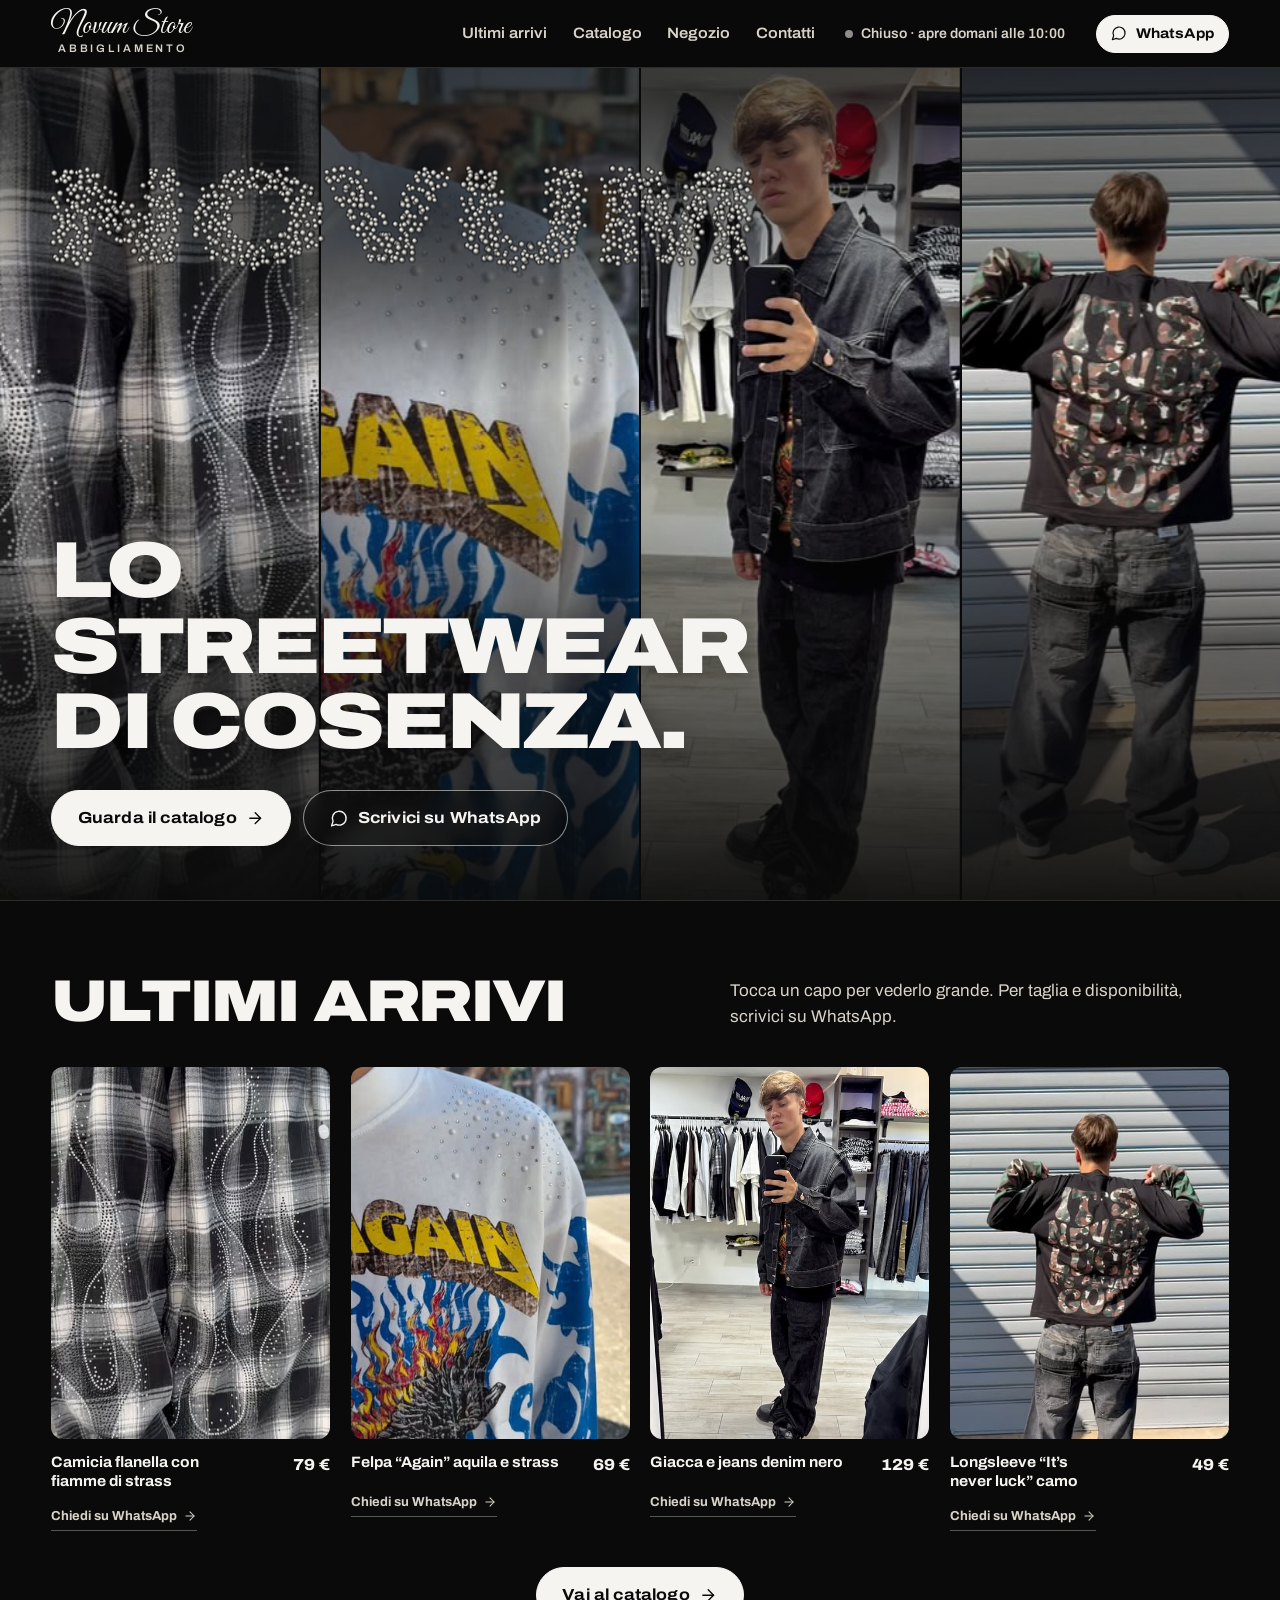
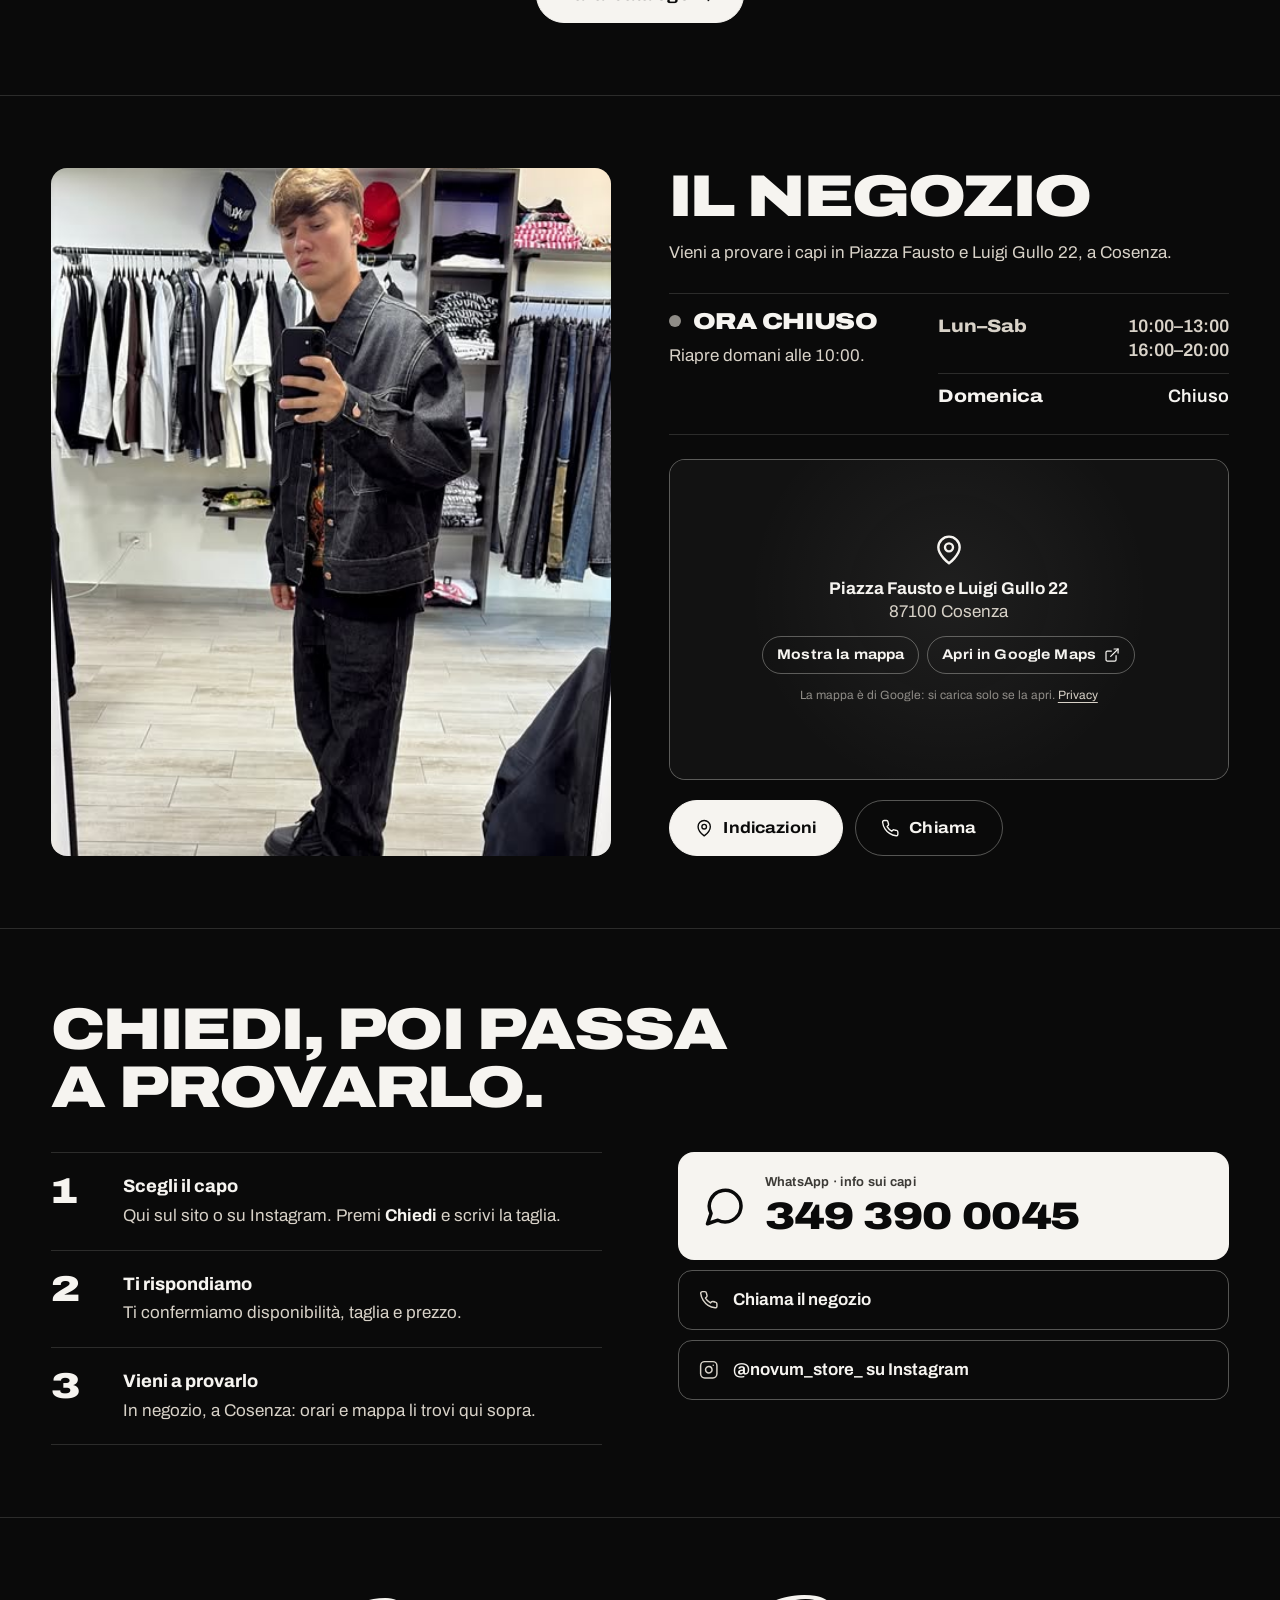
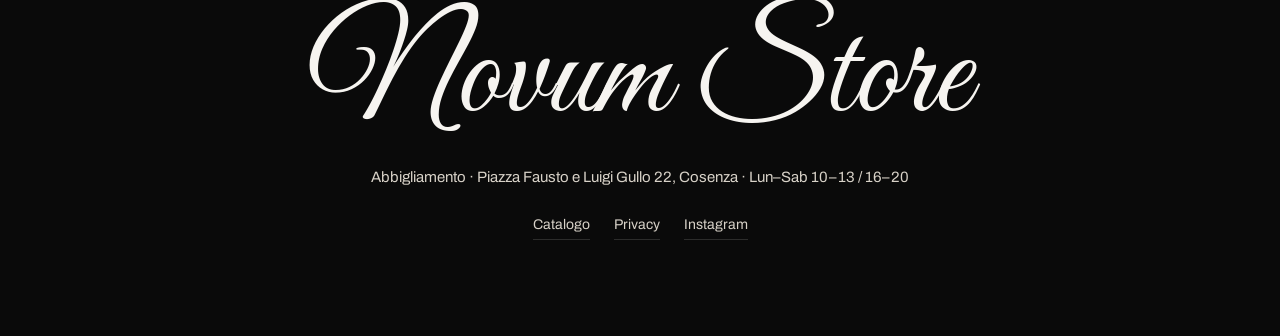
==== commit 8ef14e05: "Ultimi arrivi: griglia pulita al posto delle grucce scorrevoli Quattro capi con foto verticali inter" ====
--- a/index.html
+++ b/index.html
@@ -117,15 +117,9 @@
       <div class="arrivals__head">
         <h2 id="capi-title" class="h2">Ultimi arrivi</h2>
         <p class="arrivals__note">Tocca un capo per vederlo grande. Per taglia e disponibilità, scrivici su WhatsApp.</p>
-        <div class="arrivals__nav" data-rail-nav>
-          <button type="button" class="round-btn" data-rail-prev aria-label="Scorri indietro"><svg class="ico"><use href="#i-left"/></svg></button>
-          <button type="button" class="round-btn" data-rail-next aria-label="Scorri avanti"><svg class="ico"><use href="#i-right"/></svg></button>
-        </div>
-      </div>
-      <div class="rail">
-        <div class="rail__bar" aria-hidden="true"></div>
-        <ul class="rail__track" role="list" data-rail tabindex="0" aria-label="Ultimi arrivi, scorri in orizzontale"></ul>
-      </div>
+      </div>
+      <ul class="arrivals__grid" role="list" data-arrivals></ul>
+      <div class="arrivals__more"><a class="btn btn--solid btn--lg" href="catalogo.html"><span>Vai al catalogo</span><svg class="ico"><use href="#i-arrow"/></svg></a></div>
     </section>
 
     <section class="store" id="negozio" aria-labelledby="negozio-title">
--- a/styles.css
+++ b/styles.css
@@ -696,65 +696,30 @@
 .page-catalog .menu li a { color: #000; font-size: clamp(1.5rem, 7vw, 2rem); font-variation-settings: "wdth" 100; font-weight: 600; letter-spacing: 0.02em; }
 .page-catalog .menu .btn { border-radius: 0; }
 
-/* ultimi arrivi: capi appesi */
-.arrivals { max-width: var(--maxw); margin: 0 auto; padding: var(--sec-pad) 0; border-top: 1px solid var(--line); overflow: hidden; }
-.arrivals__head { display: grid; grid-template-columns: minmax(0, 1fr) auto; align-items: end; gap: 10px 32px; padding: 0 var(--gutter); }
-.arrivals__note { grid-column: 1; margin: 0; color: var(--oak); max-width: 52ch; }
-.arrivals__nav { grid-column: 2; grid-row: 1 / span 2; display: flex; gap: 10px; }
-.arrivals__nav[hidden] { display: none; }
-.round-btn { display: grid; place-items: center; width: 48px; height: 48px; border-radius: 50%; border: 1px solid var(--line-strong); background: transparent; color: var(--paper); cursor: pointer; transition: background-color 160ms var(--ease-out), border-color 160ms var(--ease-out), opacity 160ms; }
-.round-btn:hover:not(:disabled) { background: var(--paper); color: var(--ink); border-color: var(--paper); }
-.round-btn:disabled { opacity: 0.3; cursor: default; }
-
-.rail { position: relative; margin-top: clamp(28px, 4.5svh, 48px); }
-.rail__bar {
-  position: absolute; left: 0; right: 0; top: 7px; height: 6px; border-radius: 3px; z-index: 0;
-  background: linear-gradient(to bottom, #4a4844 0%, #2a2927 45%, #161615 100%);
-  box-shadow: 0 2px 6px rgb(0 0 0 / 0.6);
-}
-.rail__track {
-  position: relative; z-index: 1;
-  display: flex; gap: clamp(20px, 2.4vw, 36px);
-  margin: 0; padding: 0 var(--gutter) 12px; list-style: none;
-  overflow-x: auto; overscroll-behavior-x: contain;
-  scroll-snap-type: x mandatory; scroll-padding-inline: var(--gutter);
-  scrollbar-width: none; cursor: grab;
-}
-.rail__track::-webkit-scrollbar { display: none; }
-.rail__track.is-dragging { cursor: grabbing; scroll-snap-type: none; user-select: none; }
-.rail__track:focus-visible { outline-offset: -2px; }
-.hang { flex: 0 0 min(clamp(220px, 21vw, 290px), max(190px, calc((var(--fold) - 2 * var(--sec-pad) - 290px) * 0.75))); scroll-snap-align: start; display: flex; flex-direction: column; }
-.hang__hanger { display: block; width: 58%; height: auto; margin: 0 auto; fill: none; stroke: #9a968f; stroke-width: 2.6; stroke-linecap: round; stroke-linejoin: round; }
-.hang__photo { position: relative; display: block; margin-top: -5px; aspect-ratio: 3 / 4; border-radius: 12px; overflow: hidden; background: var(--ink-3); }
-.hang__photo img { width: 100%; height: 100%; object-fit: cover; transition: transform 700ms var(--ease-out); -webkit-user-drag: none; }
-.hang:hover .hang__photo img { transform: scale(1.04); }
-.tag {
-  position: relative; align-self: flex-start;
-  display: grid; grid-template-columns: 1fr auto; align-items: center; gap: 6px 14px;
-  width: calc(100% - 28px); margin: -38px 0 0 14px; padding: 12px 14px 12px 30px;
-  background: var(--paper); color: var(--ink); border-radius: 6px;
-  rotate: -1.6deg; transform-origin: 0 0;
-  box-shadow: 0 12px 26px -10px rgb(0 0 0 / 0.8);
-  transition: rotate 300ms var(--ease-out);
-}
-.hang:hover .tag { rotate: 0deg; }
-.tag::before { content: ""; position: absolute; left: 11px; top: 50%; width: 9px; height: 9px; margin-top: -4.5px; border-radius: 50%; background: var(--ink); box-shadow: inset 0 1px 2px rgb(0 0 0 / 0.6); }
-.tag__name { grid-column: 1 / -1; font-size: 0.8125rem; line-height: 1.25; font-weight: 800; font-variation-settings: "wdth" 108; text-transform: uppercase; letter-spacing: 0.01em; color: var(--ink); text-decoration: none; display: -webkit-box; -webkit-line-clamp: 2; -webkit-box-orient: vertical; overflow: hidden; }
-.tag__name:hover { text-decoration: underline; }
-.tag__name:focus-visible, .tag__ask:focus-visible { outline-color: var(--ink); }
-.tag__price { font-size: 1.125rem; font-weight: 900; font-variation-settings: "wdth" 115; font-variant-numeric: tabular-nums; }
-.tag__ask { display: inline-flex; align-items: center; gap: 4px; font-size: 0.8125rem; font-weight: 700; color: var(--ink); text-decoration: none; border-bottom: 1px solid rgb(10 10 10 / 0.3); padding: 4px 0; }
-.tag__ask:hover { border-color: var(--ink); }
-.tag__ask .ico { width: 14px; height: 14px; }
-.hang__all {
-  display: flex; flex-direction: column; justify-content: flex-end; gap: 16px;
-  margin-top: -5px; aspect-ratio: 3 / 4; padding: 22px; border-radius: 12px;
-  border: 1px solid var(--line-strong); text-decoration: none;
-  font-size: clamp(1.6rem, 2.4vw, 2.1rem); line-height: 1; font-weight: 900; font-variation-settings: "wdth" 125; text-transform: uppercase; letter-spacing: -0.02em;
-  transition: background-color 200ms var(--ease-out), color 200ms var(--ease-out);
-}
-.hang__all .ico { width: 34px; height: 34px; }
-.hang__all:hover { background: var(--paper); color: var(--ink); }
+/* ultimi arrivi */
+.arrivals { max-width: var(--maxw); margin: 0 auto; padding: var(--sec-pad) var(--gutter); border-top: 1px solid var(--line); }
+.arrivals__head { display: grid; grid-template-columns: minmax(0, 1fr) minmax(0, 0.8fr); align-items: end; gap: 12px 56px; margin: 0 auto; max-width: calc(max(260px, calc(var(--fold) - 2 * var(--sec-pad) - 300px)) * 0.75 * 4 + 3 * 24px); }
+.arrivals__note { margin: 0; color: var(--oak); max-width: 52ch; }
+.arrivals__grid {
+  --photo-h: max(260px, calc(var(--fold) - 2 * var(--sec-pad) - 300px));
+  list-style: none; margin: clamp(24px, 4svh, 44px) auto 0; padding: 0;
+  display: grid; grid-template-columns: repeat(4, minmax(0, 1fr)); gap: 32px clamp(14px, 1.6vw, 24px);
+  max-width: calc(var(--photo-h) * 0.75 * 4 + 3 * 24px);
+}
+.arr { display: flex; flex-direction: column; min-width: 0; }
+.arr__photo { display: block; aspect-ratio: 3 / 4; overflow: hidden; border-radius: 12px; background: var(--ink-3); }
+.arr__photo img { width: 100%; height: 100%; object-fit: cover; transition: transform 700ms var(--ease-out); }
+.arr:hover .arr__photo img { transform: scale(1.035); }
+.arr__info { display: grid; grid-template-columns: minmax(0, 1fr) auto; align-items: start; gap: 4px 14px; margin-top: 14px; }
+.arr__name { margin: 0; font-size: 0.9375rem; line-height: 1.3; font-weight: 700; font-variation-settings: "wdth" 104; text-wrap: balance; }
+.arr__name a { text-decoration: none; }
+.arr__name a:hover { text-decoration: underline; }
+.arr__price { margin: 0; font-size: 1rem; font-weight: 800; font-variation-settings: "wdth" 110; font-variant-numeric: tabular-nums; white-space: nowrap; }
+.arr__ask { align-self: flex-start; display: inline-flex; align-items: center; gap: 6px; margin-top: 10px; padding: 4px 0; font-size: 0.8125rem; font-weight: 700; color: var(--oak); text-decoration: none; border-bottom: 1px solid var(--line-strong); }
+.arr__ask:hover { color: var(--paper); border-color: var(--paper); }
+.arr__ask .ico { width: 14px; height: 14px; transition: transform 200ms var(--ease-out); }
+.arr__ask:hover .ico { transform: translateX(3px); }
+.arrivals__more { display: flex; justify-content: center; margin-top: clamp(24px, 4svh, 44px); }
 
 /* mappa: si carica solo su richiesta */
 .map-gate {
@@ -777,16 +742,24 @@
 @media (max-width: 1080px) {
   .bar__menu { display: inline-flex; }
 }
+@media (max-width: 900px) {
+  .arrivals__head { grid-template-columns: 1fr; }
+  .arrivals__grid, .arrivals__head { max-width: 640px; }
+  .arrivals__grid { grid-template-columns: repeat(2, minmax(0, 1fr)); }
+}
 @media (max-width: 640px) {
   .status__long { display: none; }
   .status__mini { display: inline; }
   .bar__menu span { display: none; }
   .bar__menu { padding: 0; width: 40px; justify-content: center; }
-  .arrivals__nav, .arrivals__note, .tag__ask { display: none; }
-  .hang { flex-basis: 68vw; }
-  .tag { padding: 10px 12px 10px 28px; }
-}
-@media (prefers-reduced-motion: reduce) { .tag, .hang__photo img { transition: none; } }
+  .arrivals__note, .arr__ask { display: none; }
+  .arrivals__grid { grid-template-columns: repeat(2, minmax(0, 1fr)); gap: 24px 12px; }
+  .arrivals__grid, .arrivals__head { max-width: none; }
+  .arr__info { grid-template-columns: 1fr; gap: 2px; margin-top: 10px; }
+  .arr__name { font-size: 0.875rem; }
+  .arrivals__more .btn { width: 100%; }
+}
+@media (prefers-reduced-motion: reduce) { .arr__photo img { transition: none; } }
 
 /* pagine di testo (privacy) e 404 */
 .text-page { max-width: 760px; margin: 0 auto; padding: clamp(40px, 7vw, 96px) var(--gutter) clamp(56px, 8vw, 120px); }
@@ -803,6 +776,6 @@
 .lost__text { margin: 0; color: var(--oak); font-size: 1.125rem; }
 .lost__actions { display: flex; flex-wrap: wrap; gap: 12px; margin-top: 12px; }
 @media (min-width: 641px) and (max-height: 780px) {
+  .arrivals__head { grid-template-columns: 1fr; }
   .arrivals__note { display: none; }
-  .rail { margin-top: 20px; }
-}
+}
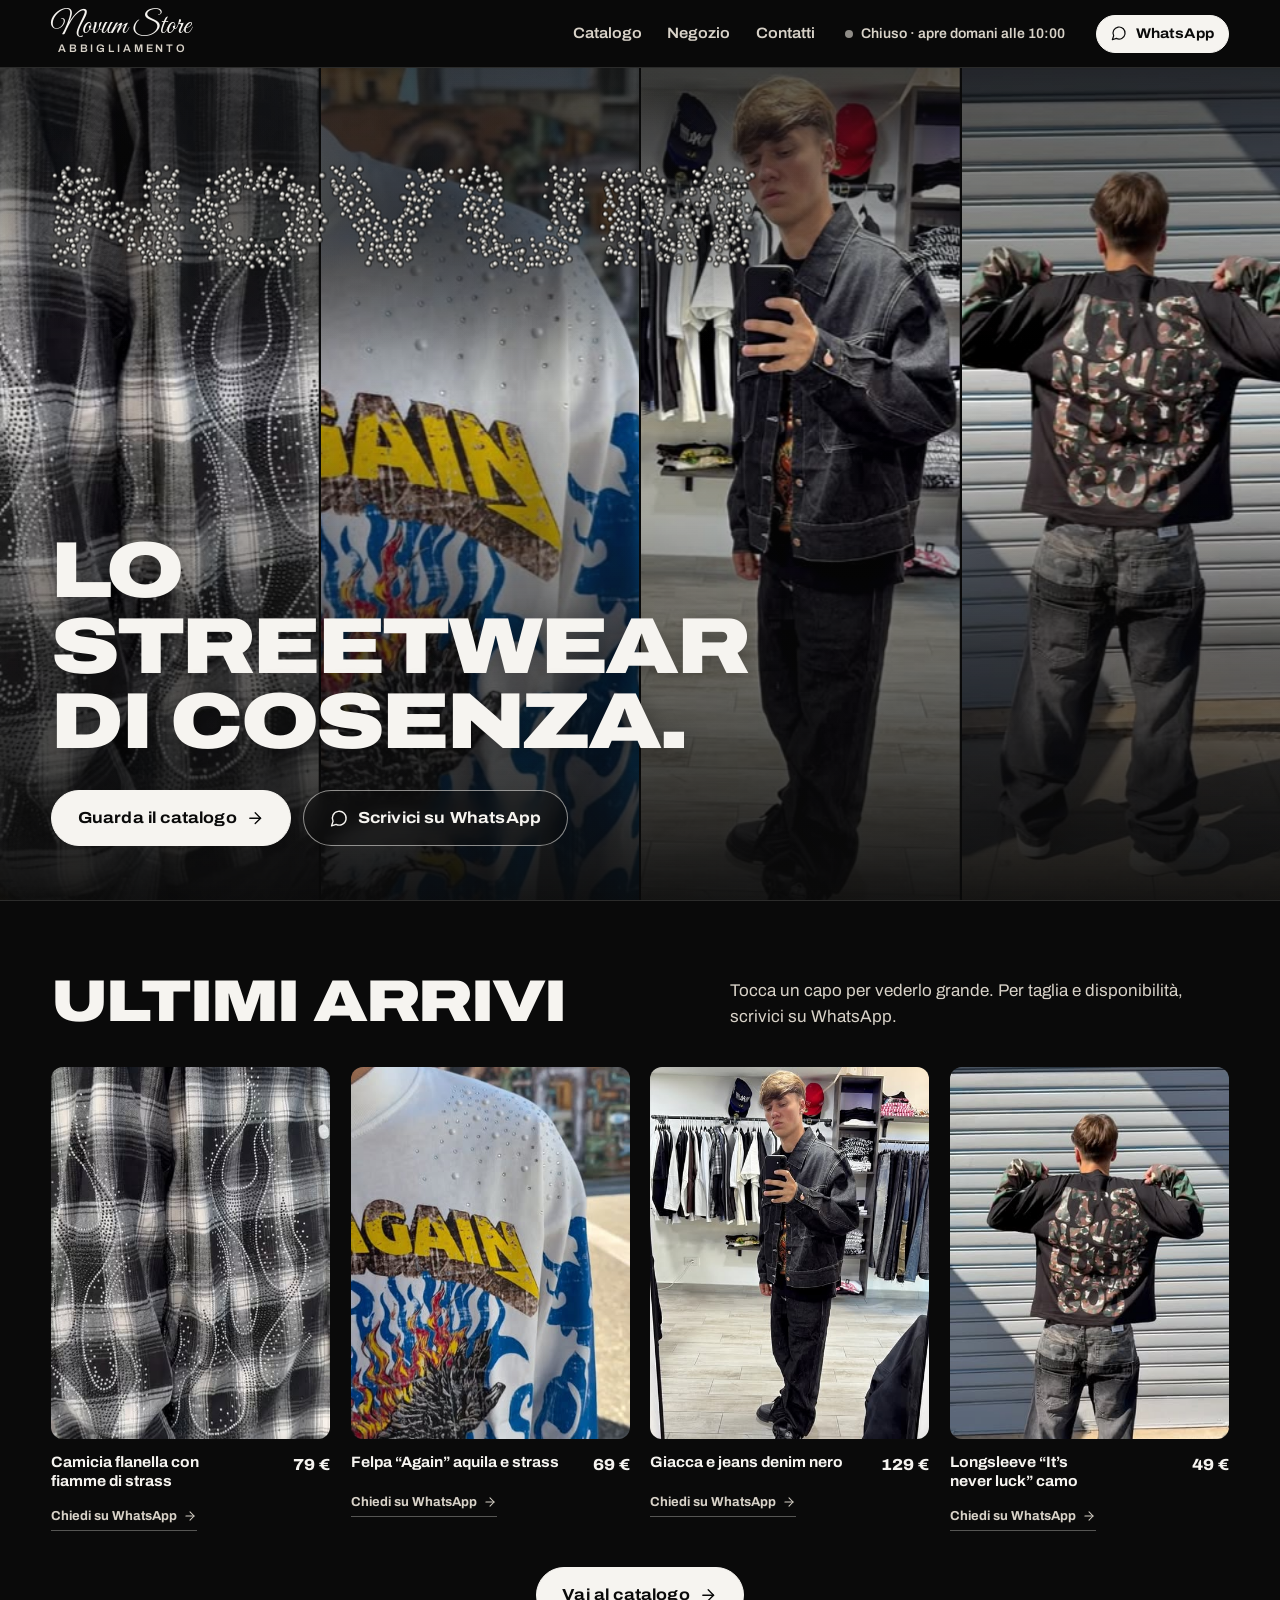
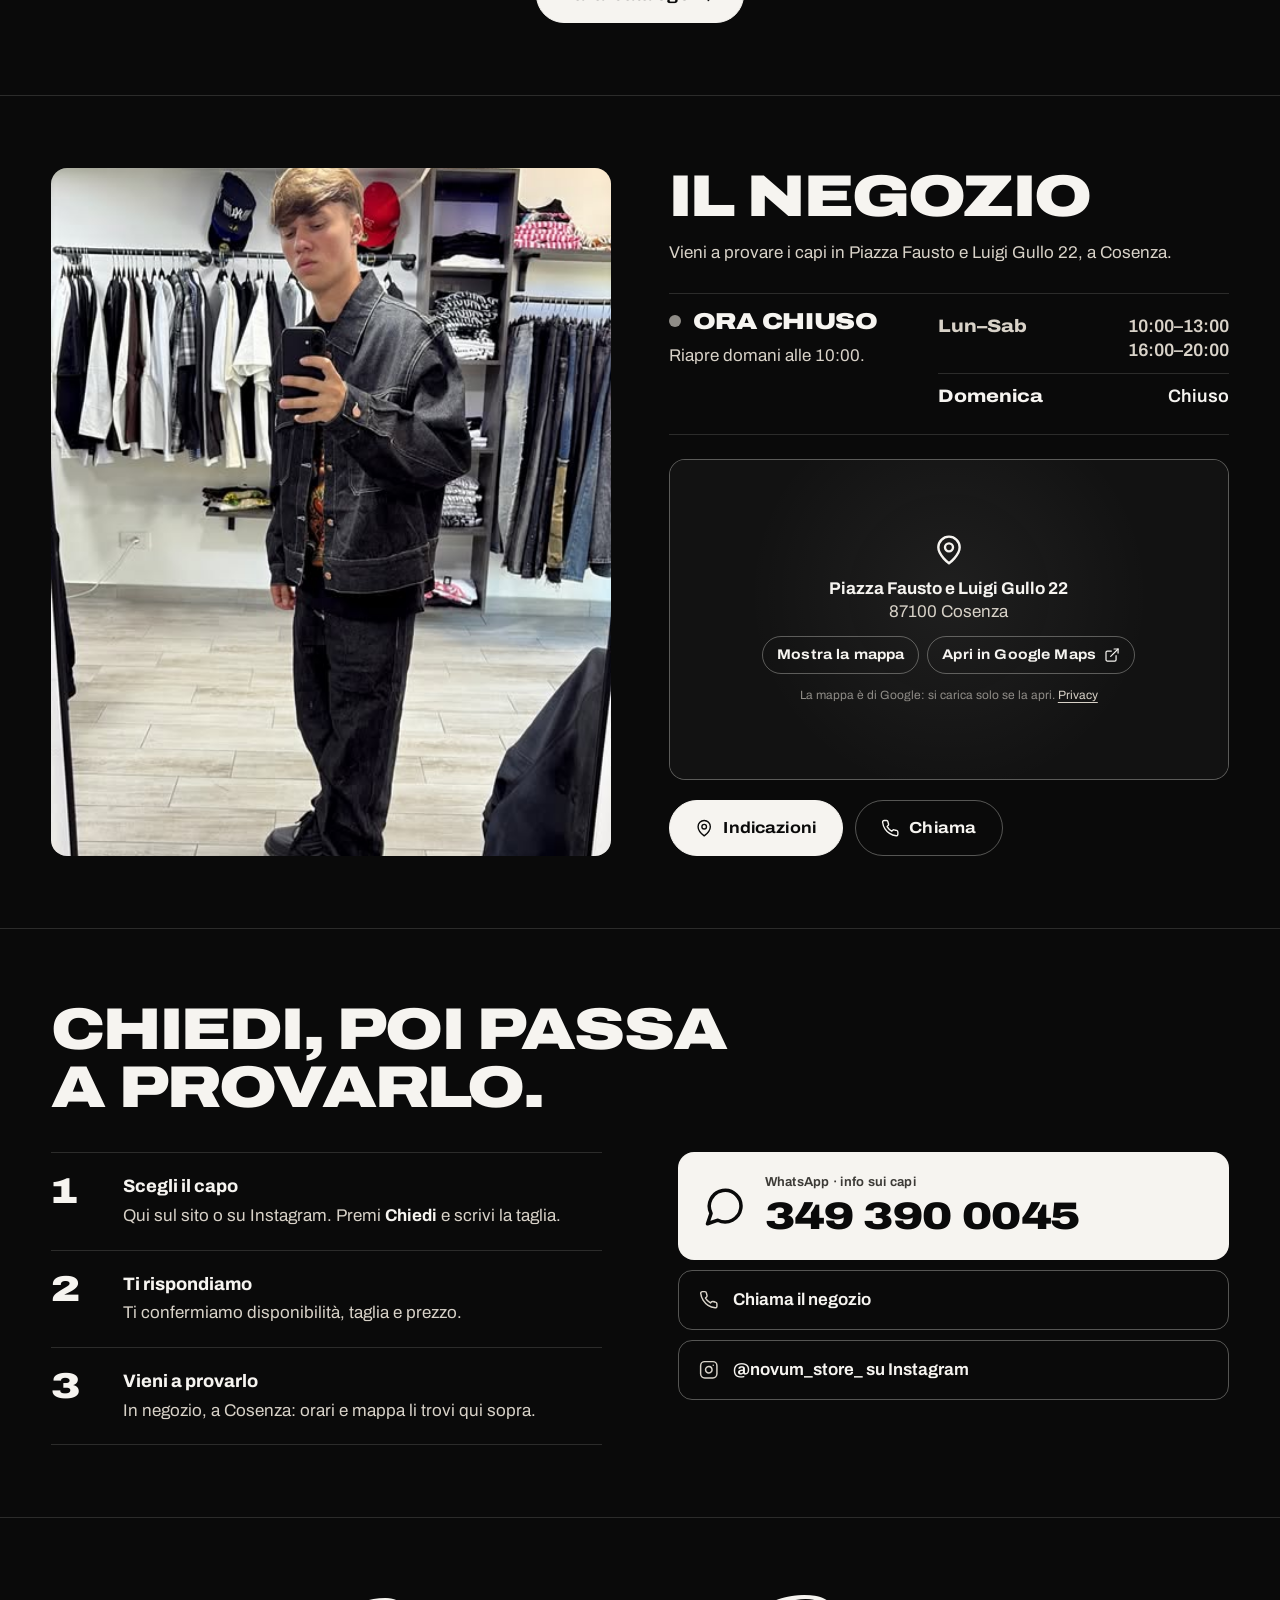
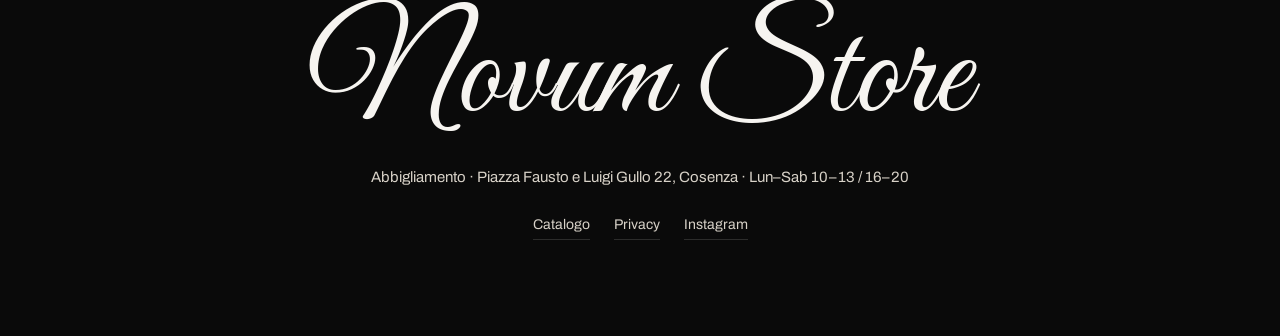
==== commit a57a456a: "Navbar: tolto Ultimi arrivi (doppione del Catalogo) Co-Authored-By: Claude Opus 5.5 <noreply@anthrop" ====
--- a/index.html
+++ b/index.html
@@ -68,7 +68,6 @@
       <span class="brand__caps">Abbigliamento</span>
     </a>
     <nav class="bar__nav" aria-label="Sezioni">
-      <a href="#capi">Ultimi arrivi</a>
       <a href="catalogo.html">Catalogo</a>
       <a href="#negozio">Negozio</a>
       <a href="#contatti">Contatti</a>
@@ -84,7 +83,6 @@
     <ul role="list">
       <li><a href="#top" data-menu-link>Home</a></li>
       <li><a href="catalogo.html" data-menu-link>Catalogo</a></li>
-      <li><a href="#capi" data-menu-link>Ultimi arrivi</a></li>
       <li><a href="#negozio" data-menu-link>Negozio</a></li>
       <li><a href="#contatti" data-menu-link>Contatti</a></li>
     </ul>
